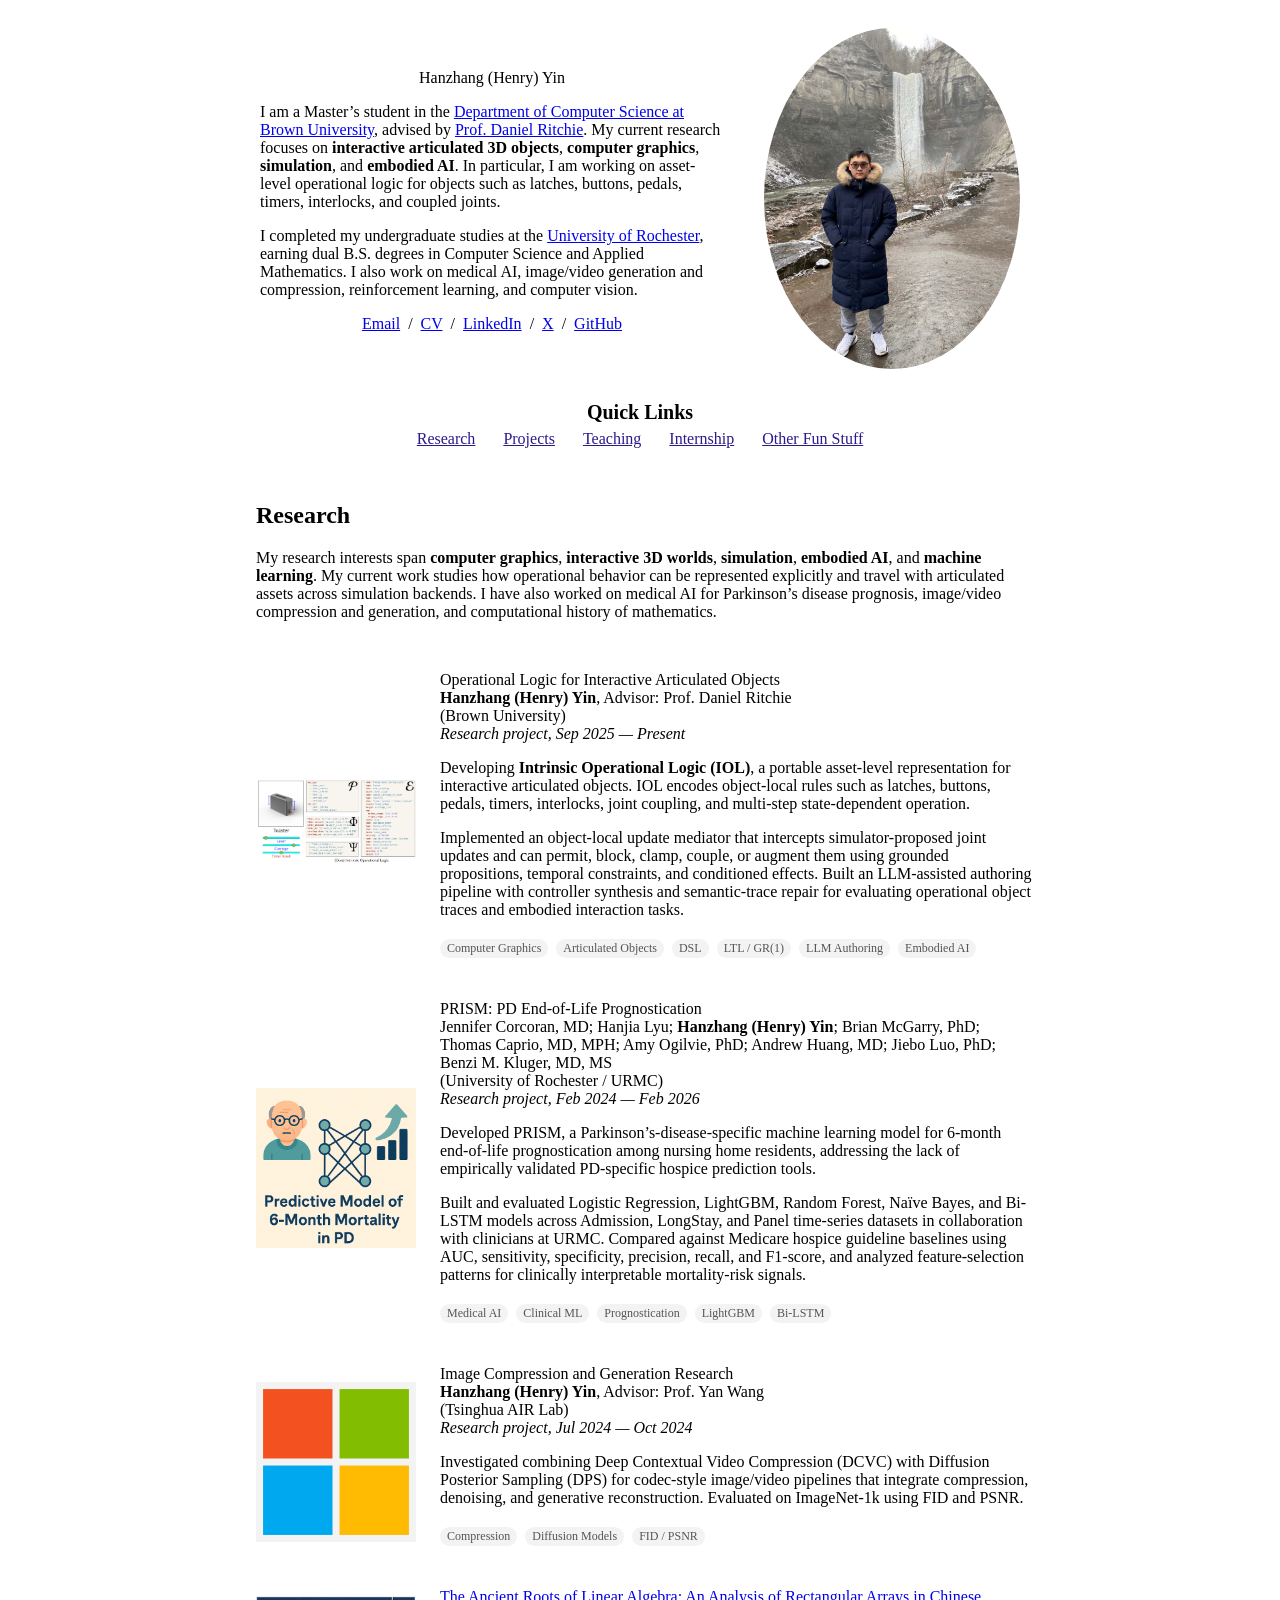
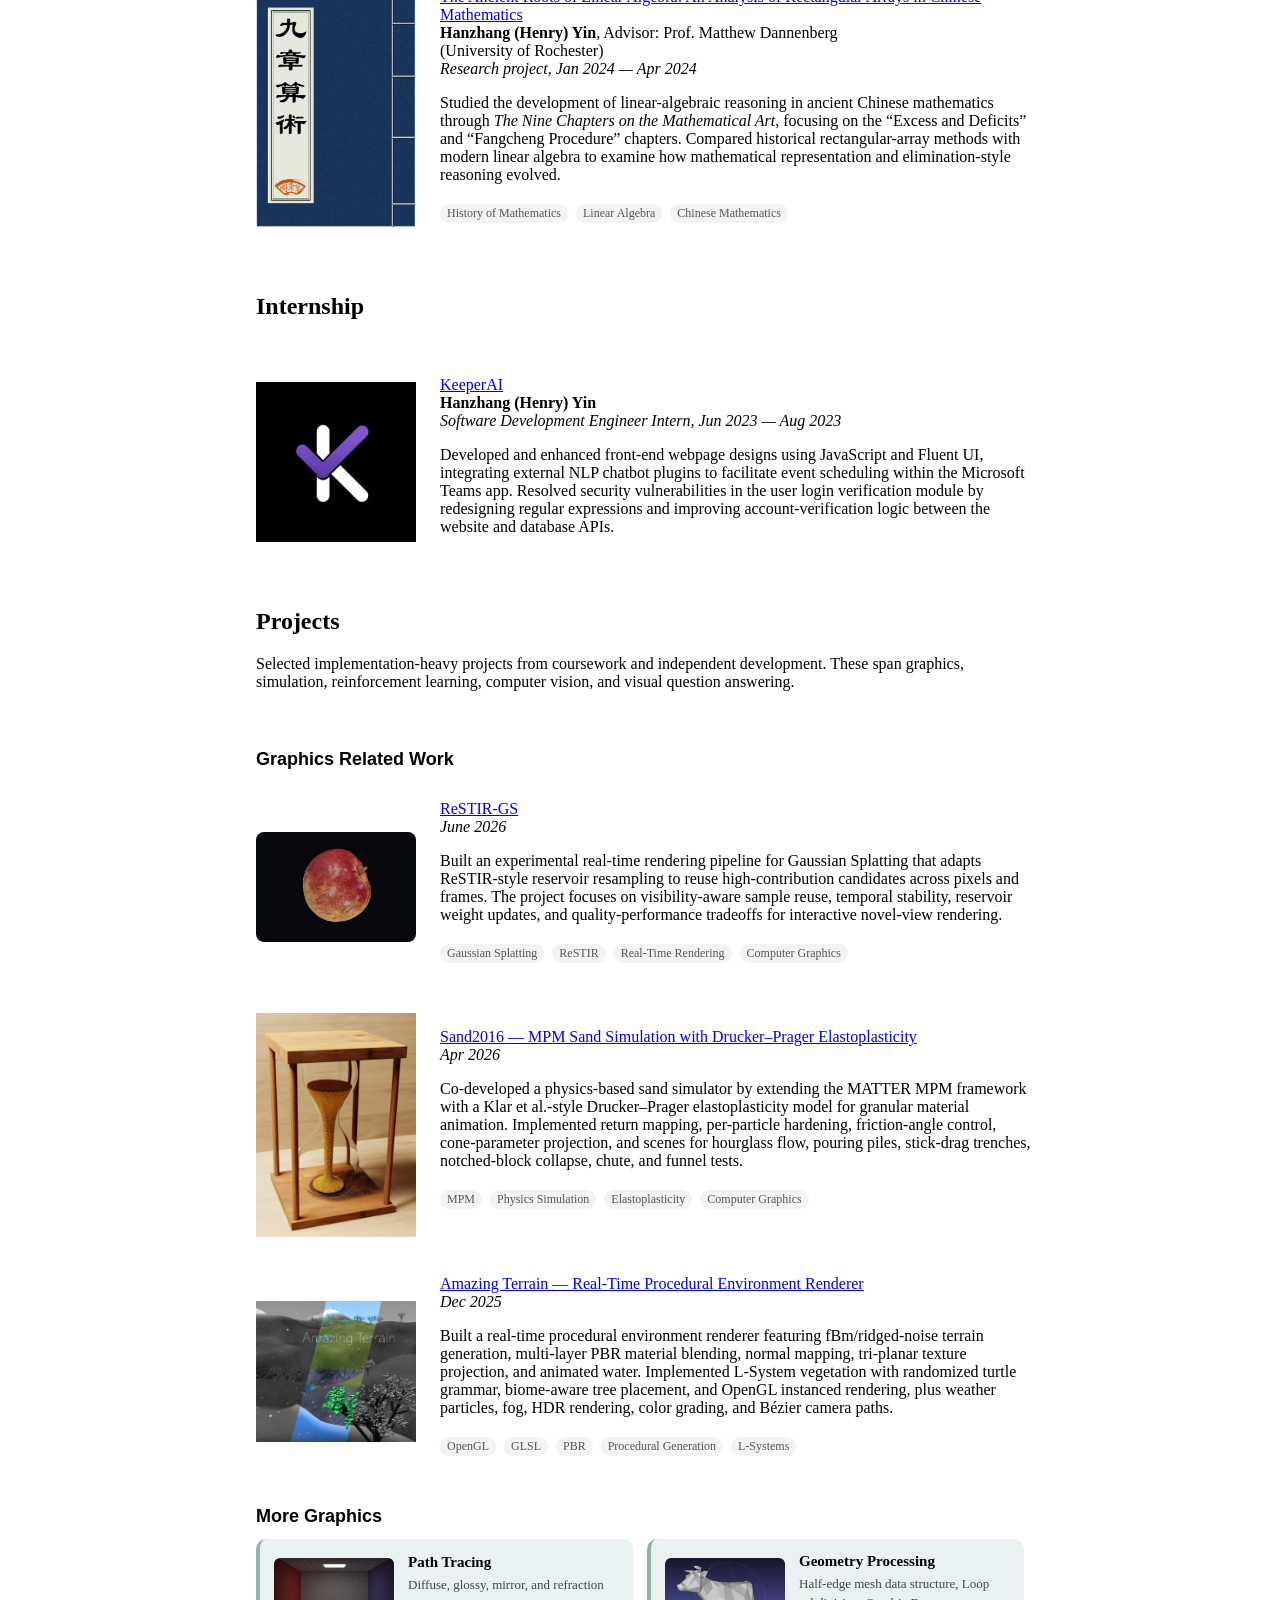
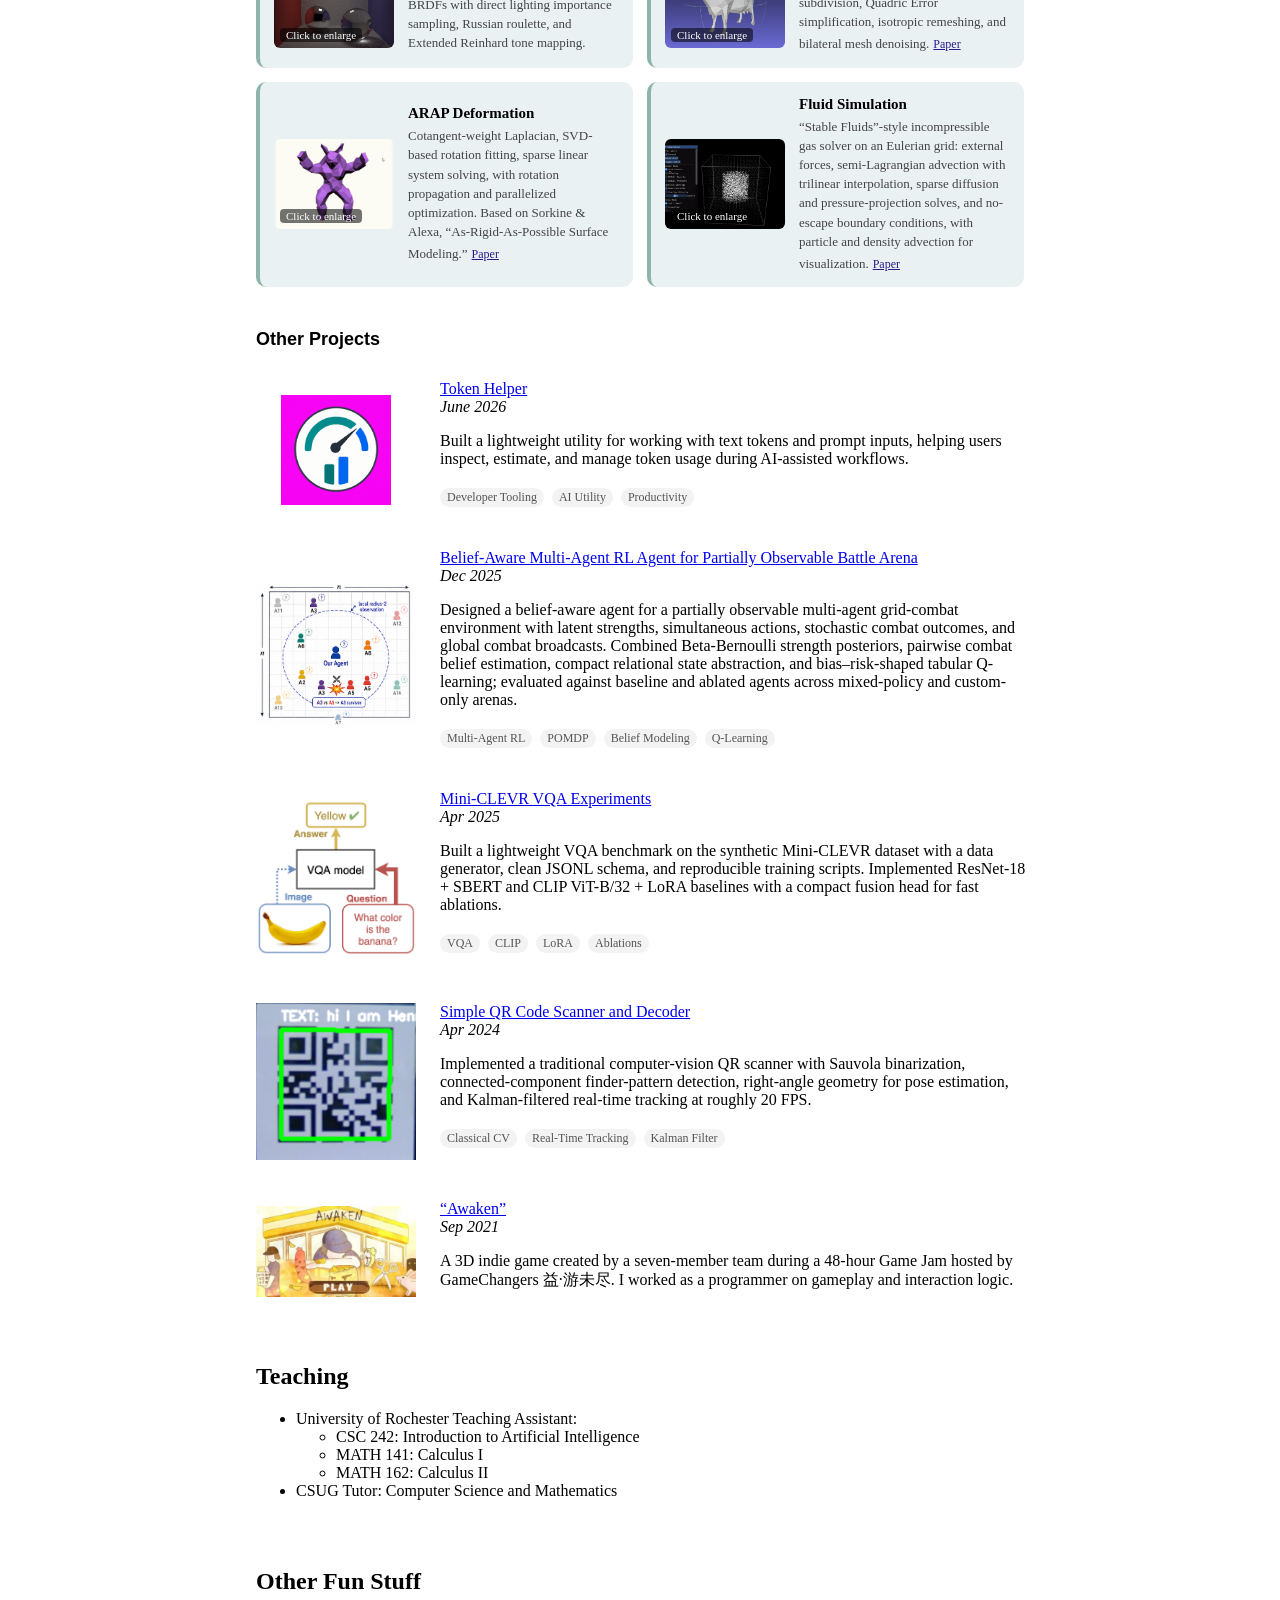
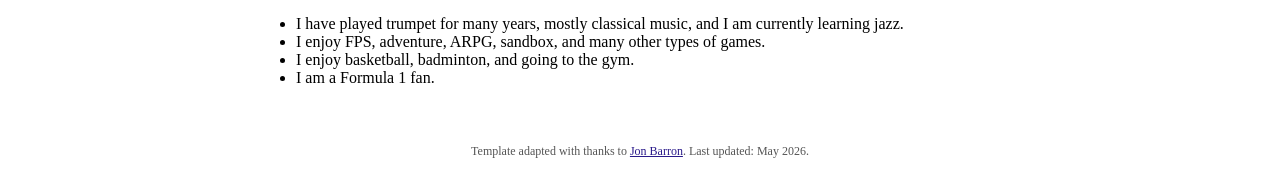
==== index.html @ b769c2a3 "update - May 22th (Projects)" ====
<!DOCTYPE HTML>
<html lang="en">
  <head>
    <meta http-equiv="Content-Type" content="text/html; charset=UTF-8">

    <title>Hanzhang (Henry) Yin</title>

    <meta name="author" content="Hanzhang (Henry) Yin">
    <meta name="viewport" content="width=device-width, initial-scale=1">
    <link rel="shortcut icon" href="images/favicon/favicon.ico" type="image/x-icon">
    <link rel="stylesheet" type="text/css" href="stylesheet.css">

    <style>
      .quicklinks{ text-align:center; margin:8px 0 18px }
      .quicklinks .title{ font-weight:700; font-size:20px; margin-bottom:6px }
      .quicklinks a{ margin:0 12px; text-decoration:underline; color:#2a1a8a; }
      .quicklinks a:hover{ text-decoration:none }
      .tag{font-size:12px; color:#555; background:#f3f3f3; border-radius:999px; padding:2px 7px; margin-right:4px; white-space:nowrap; display:inline-block; margin-top:4px}
      .projectlinks a{font-size:14px; margin-right:8px}
      .note{color:#555}

      /* Image gallery */
      .gallery3{display:flex;flex-wrap:wrap;gap:12px;justify-content:center}
      .gallery3 figure{margin:0;width:400px;text-align:center}
      .gallery3 img{width:100%;border-radius:6px}
      .solo figure{margin:16px auto;max-width:500px;text-align:center}
      .solo img{width:100%;border-radius:6px}
      figcaption{font-size:0.8em;color:#555;margin-top:4px;line-height:1.3}
      .gallery2{display:flex;gap:12px;justify-content:center;flex-wrap:wrap}
      .gallery2 figure{margin:0;width:400px;text-align:center}
      .gallery2 img{width:100%;border-radius:6px}

      /* Footer */
      .footer-note{text-align:center;font-size:12px;color:#555;margin:24px 0 16px;line-height:1.4}
      .footer-note a{color:#2a1a8a}

      /* Course-project cards (More Graphics) */
      .subhead{font-family:'Lato',Verdana,Helvetica,sans-serif;font-weight:700;font-size:18px;margin:0 0 12px}
      .cards{display:flex;flex-wrap:wrap;gap:14px}
      .card{flex:1 1 calc(50% - 14px);min-width:300px;display:flex;gap:14px;align-items:center;background:#eaf1f3;border-left:4px solid #8fb5ab;border-radius:10px;padding:14px;box-sizing:border-box}
      .card .thumb{position:relative;flex:0 0 120px;width:120px;height:90px;display:block}
      .card .thumb img{width:120px;height:90px;object-fit:cover;border-radius:6px;display:block}
      .card .thumb .enlarge{position:absolute;left:6px;bottom:6px;background:rgba(0,0,0,.55);color:#fff;font-size:11px;padding:1px 6px;border-radius:4px}
      .card .thumb .ph{display:none}
      .card .thumb.noimg img,.card .thumb.noimg .enlarge{display:none}
      .card .thumb.noimg .ph{display:flex;align-items:center;justify-content:center;width:120px;height:90px;border:1px solid #cfd8dc;border-radius:6px;color:#667;font-size:12px;font-weight:700;text-align:center}
      .card .body .ct{font-weight:700;font-size:15px;display:block;margin-bottom:4px}
      .card .body .cd{font-size:13px;color:#444;line-height:1.4}
      .card .body .cl{display:inline-block;margin-top:6px;font-size:12px;color:#2a1a8a;text-decoration:underline}
      .card .body .cl:hover{text-decoration:none}
    </style>
  </head>

  <body>
    <table style="width:100%;max-width:800px;border:0px;border-spacing:0px;border-collapse:separate;margin-right:auto;margin-left:auto;"><tbody>
      <tr style="padding:0px">
        <td style="padding:0px">
          <table style="width:100%;border:0px;border-spacing:0px;border-collapse:separate;margin-right:auto;margin-left:auto;"><tbody>
            <tr style="padding:0px">
              <td style="padding:2.5%;width:63%;vertical-align:middle">
                <p class="name" style="text-align: center;">
                  Hanzhang (Henry) Yin
                </p>
                <p>
                  I am a Master’s student in the <a href="https://cs.brown.edu/" target="_blank" rel="noopener">Department of Computer Science at Brown University</a>, advised by <a href="https://dritchie.github.io/" target="_blank" rel="noopener">Prof. Daniel Ritchie</a>. My current research focuses on <b>interactive articulated 3D objects</b>, <b>computer graphics</b>, <b>simulation</b>, and <b>embodied AI</b>. In particular, I am working on asset-level operational logic for objects such as latches, buttons, pedals, timers, interlocks, and coupled joints.
                </p>
                <p>
                  I completed my undergraduate studies at the <a href="https://www.rochester.edu/" target="_blank" rel="noopener">University of Rochester</a>, earning dual B.S. degrees in Computer Science and Applied Mathematics. I also work on medical AI, image/video generation and compression, reinforcement learning, and computer vision.
                </p>
                <p style="text-align:center">
                  <a href="mailto:hanzhang_yin@brown.edu">Email</a> &nbsp;/&nbsp;
                  <a href="data/CV_HanzhangYin.pdf">CV</a> &nbsp;/&nbsp;
                  <a href="https://www.linkedin.com/in/henryyin12/" target="_blank" rel="noopener">LinkedIn</a> &nbsp;/&nbsp;
                  <a href="https://x.com/HenryRuuu" target="_blank" rel="noopener">X</a> &nbsp;/&nbsp;
                  <a href="https://github.com/Fight-Ronin/" target="_blank" rel="noopener">GitHub</a>
                </p>
              </td>
              <td style="padding:2.5%;width:37%;max-width:37%">
                <a href="images/HanzhangYin.jpg"><img style="width:100%;max-width:100%;object-fit: cover; border-radius: 50%;" alt="profile photo" src="images/HanzhangYin.jpg" class="hoverZoomLink"></a>
              </td>
            </tr>
          </tbody></table>

          <!-- ===== Quick Links ===== -->
          <div class="quicklinks">
            <div class="title">Quick Links</div>
            <a href="#research">Research</a>
            <a href="#projects">Projects</a>
            <a href="#teaching">Teaching</a>
            <a href="#internship">Internship</a>
            <a href="#fun">Other Fun Stuff</a>
            <!-- <a href="#gallery">Gallery</a> -->
          </div>
          <!-- ===== End Quick Links ===== -->

          <table style="width:100%;border:0px;border-spacing:0px;border-collapse:separate;margin-right:auto;margin-left:auto;"><tbody>
            <tr>
              <td style="padding:16px;width:100%;vertical-align:middle">
                <h2 id="research">Research</h2>
                <p>
                  My research interests span <b>computer graphics</b>, <b>interactive 3D worlds</b>, <b>simulation</b>, <b>embodied AI</b>, and <b>machine learning</b>. My current work studies how operational behavior can be represented explicitly and travel with articulated assets across simulation backends. I have also worked on medical AI for Parkinson’s disease prognosis, image/video compression and generation, and computational history of mathematics.
                </p>
              </td>
            </tr>
          </tbody></table>

          <!-- ===== Research ===== -->
          <table style="width:100%;border:0px;border-spacing:0px 10px;border-collapse:separate;margin-right:auto;margin-left:auto;"><tbody>
            <!-- IOL Research -->
            <tr>
              <td style="padding:16px;width:20%;vertical-align:middle">
                <img src='images/IOL.png' width="160" alt="Intrinsic Operational Logic thumbnail" onerror="this.style.display='none'; this.parentElement.innerHTML='<div style=&quot;width:160px;height:110px;border:1px solid #ddd;border-radius:8px;display:flex;align-items:center;justify-content:center;text-align:center;color:#555;font-weight:bold;&quot;>Intrinsic<br>Operational<br>Logic</div>'">
              </td>
              <td style="padding:8px;width:80%;vertical-align:middle">
                <span class="papertitle">Operational Logic for Interactive Articulated Objects</span>
                <br>
                <strong>Hanzhang (Henry) Yin</strong>, Advisor: Prof. Daniel Ritchie
                <br>
                (Brown University)
                <br>
                <em>Research project, Sep 2025 — Present</em>
                <br>
                <p>
                  Developing <b>Intrinsic Operational Logic (IOL)</b>, a portable asset-level representation for interactive articulated objects. IOL encodes object-local rules such as latches, buttons, pedals, timers, interlocks, joint coupling, and multi-step state-dependent operation.
                </p>
                <p>
                  Implemented an object-local update mediator that intercepts simulator-proposed joint updates and can permit, block, clamp, couple, or augment them using grounded propositions, temporal constraints, and conditioned effects. Built an LLM-assisted authoring pipeline with controller synthesis and semantic-trace repair for evaluating operational object traces and embodied interaction tasks.
                </p>
                <p>
                  <span class="tag">Computer Graphics</span>
                  <span class="tag">Articulated Objects</span>
                  <span class="tag">DSL</span>
                  <span class="tag">LTL / GR(1)</span>
                  <span class="tag">LLM Authoring</span>
                  <span class="tag">Embodied AI</span>
                </p>
              </td>
            </tr>

            <!-- PRISM / PD & Hospice ML Research -->
            <tr>
              <td style="padding:16px;width:20%;vertical-align:middle">
                <img src='images/PD_hospice.png' width="160" alt="PD Hospice ML thumbnail">
              </td>
              <td style="padding:8px;width:80%;vertical-align:middle">
                <span class="papertitle">PRISM: PD End-of-Life Prognostication</span>
                <br>
                Jennifer Corcoran, MD; Hanjia Lyu; <strong>Hanzhang (Henry) Yin</strong>; Brian McGarry, PhD; Thomas Caprio, MD, MPH; Amy Ogilvie, PhD; Andrew Huang, MD; Jiebo Luo, PhD; Benzi M. Kluger, MD, MS
                <br>
                (University of Rochester / URMC)
                <br>
                <em>Research project, Feb 2024 — Feb 2026</em>
                <br>
                <p>
                  Developed PRISM, a Parkinson’s-disease-specific machine learning model for 6-month end-of-life prognostication among nursing home residents, addressing the lack of empirically validated PD-specific hospice prediction tools.
                </p>
                <p>
                  Built and evaluated Logistic Regression, LightGBM, Random Forest, Naïve Bayes, and Bi-LSTM models across Admission, LongStay, and Panel time-series datasets in collaboration with clinicians at URMC. Compared against Medicare hospice guideline baselines using AUC, sensitivity, specificity, precision, recall, and F1-score, and analyzed feature-selection patterns for clinically interpretable mortality-risk signals.
                </p>
                <p>
                  <span class="tag">Medical AI</span>
                  <span class="tag">Clinical ML</span>
                  <span class="tag">Prognostication</span>
                  <span class="tag">LightGBM</span>
                  <span class="tag">Bi-LSTM</span>
                </p>
              </td>
            </tr>

            <!-- Image Compression & Generation -->
            <tr>
              <td style="padding:16px;width:20%;vertical-align:middle">
                <img src='images/DCVC_dps.png' width="160" alt="DCVC + DPS thumbnail">
              </td>
              <td style="padding:8px;width:80%;vertical-align:middle">
                <span class="papertitle">Image Compression and Generation Research</span>
                <br>
                <strong>Hanzhang (Henry) Yin</strong>, Advisor: Prof. Yan Wang
                <br>
                (Tsinghua AIR Lab)
                <br>
                <em>Research project, Jul 2024 — Oct 2024</em>
                <br>
                <p>
                  Investigated combining Deep Contextual Video Compression (DCVC) with Diffusion Posterior Sampling (DPS) for codec-style image/video pipelines that integrate compression, denoising, and generative reconstruction. Evaluated on ImageNet-1k using FID and PSNR.
                </p>
                <p>
                  <span class="tag">Compression</span>
                  <span class="tag">Diffusion Models</span>
                  <span class="tag">FID / PSNR</span>
                </p>
              </td>
            </tr>

            <!-- Fangcheng Math Paper -->
            <tr>
              <td style="padding:16px;width:20%;vertical-align:middle">
                <img src='images/Fangcheng_math.jpg' width="160" alt="Fangcheng mathematics thumbnail">
              </td>
              <td style="padding:8px;width:80%;vertical-align:middle">
                <a href="data/An-Analysis-Of-Rectangular-Arrays-In-Ancient-Chinese-Mathmatics.pdf" target="_blank" rel="noopener">
                  <span class="papertitle">The Ancient Roots of Linear Algebra: An Analysis of Rectangular Arrays in Chinese Mathematics</span>
                </a>
                <br>
                <strong>Hanzhang (Henry) Yin</strong>, Advisor: Prof. Matthew Dannenberg
                <br>
                (University of Rochester)
                <br>
                <em>Research project, Jan 2024 — Apr 2024</em>
                <br>
                <p>
                  Studied the development of linear-algebraic reasoning in ancient Chinese mathematics through <em>The Nine Chapters on the Mathematical Art</em>, focusing on the “Excess and Deficits” and “Fangcheng Procedure” chapters. Compared historical rectangular-array methods with modern linear algebra to examine how mathematical representation and elimination-style reasoning evolved.
                </p>
                <p>
                  <span class="tag">History of Mathematics</span>
                  <span class="tag">Linear Algebra</span>
                  <span class="tag">Chinese Mathematics</span>
                </p>
              </td>
            </tr>
          </tbody></table>
          <!-- ===== End Research Section ===== -->

          <!-- ===== Internship ===== -->
          <table style="width:100%;border:0px;border-spacing:0px;border-collapse:separate;margin-right:auto;margin-left:auto;"><tbody>
            <tr>
              <td style="padding:16px;width:100%;vertical-align:middle">
                <h2 id="internship">Internship</h2>
              </td>
            </tr>
          </tbody></table>

          <table style="width:100%;border:0px;border-spacing:0px 10px;border-collapse:separate;margin-right:auto;margin-left:auto;"><tbody>
            <!-- KeeperAI -->
            <tr>
              <td style="padding:16px;width:20%;vertical-align:middle">
                <img src='images/keeperAi.jpg' width="160" alt="KeeperAI Ltd.">
              </td>
              <td style="padding:8px;width:80%;vertical-align:middle">
                <a href="https://keeperai.com/" target="_blank" rel="noopener">
                  <span class="papertitle">KeeperAI</span>
                </a>
                <br>
                <strong>Hanzhang (Henry) Yin</strong>
                <br>
                <em>Software Development Engineer Intern, Jun 2023 — Aug 2023</em>
                <br>
                <p>
                  Developed and enhanced front-end webpage designs using JavaScript and Fluent UI, integrating external NLP chatbot plugins to facilitate event scheduling within the Microsoft Teams app. Resolved security vulnerabilities in the user login verification module by redesigning regular expressions and improving account-verification logic between the website and database APIs.
                </p>
              </td>
            </tr>
          </tbody></table>
          <!-- ===== End Internship Section ===== -->

          <!-- ===== Projects Section ===== -->
          <table style="width:100%;border:0px;border-spacing:0px;border-collapse:separate;margin-right:auto;margin-left:auto;"><tbody>
            <tr>
              <td style="padding:16px;width:100%;vertical-align:middle">
                <h2 id="projects">Projects</h2>
                <p>
                  Selected implementation-heavy projects from coursework and independent development. These span graphics, simulation, reinforcement learning, computer vision, and visual question answering.
                </p>
              </td>
            </tr>
          </tbody></table>

          <table style="width:100%;border:0px;border-spacing:0px 10px;border-collapse:separate;margin-right:auto;margin-left:auto;"><tbody>
            <tr>
              <td colspan="2" style="padding:16px 16px 0;width:100%;vertical-align:middle">
                <h3 class="subhead">Graphics Related Work</h3>
              </td>
            </tr>

            <!-- ReSTIR-GS -->
            <tr>
              <td style="padding:16px;width:20%;vertical-align:middle">
                <img src='images/restir_gs.png' width="160" alt="ReSTIR-GS thumbnail" style="width:160px;height:110px;object-fit:contain;border-radius:8px;background:#05090b;">
              </td>
              <td style="padding:8px;width:80%;vertical-align:middle">
                <a href="https://github.com/Fight-Ronin/ReSTIR-GS" target="_blank" rel="noopener">
                  <span class="papertitle">ReSTIR-GS</span>
                </a>
                <br>
                <em>June 2026</em>
                <br>
                <p>
                  Built an experimental real-time rendering pipeline for Gaussian Splatting that adapts ReSTIR-style reservoir resampling to reuse high-contribution candidates across pixels and frames. The project focuses on visibility-aware sample reuse, temporal stability, reservoir weight updates, and quality-performance tradeoffs for interactive novel-view rendering.
                </p>
                <p>
                  <span class="tag">Gaussian Splatting</span>
                  <span class="tag">ReSTIR</span>
                  <span class="tag">Real-Time Rendering</span>
                  <span class="tag">Computer Graphics</span>
                </p>
              </td>
            </tr>

            <!-- Sand2016 -->
            <tr>
              <td style="padding:16px;width:20%;vertical-align:middle">
                <img src='images/sand2016.png' width="160" alt="Sand2016 thumbnail" onerror="this.style.display='none'; this.parentElement.innerHTML='<div style=&quot;width:160px;height:110px;border:1px solid #ddd;border-radius:8px;display:flex;align-items:center;justify-content:center;text-align:center;color:#555;font-weight:bold;&quot;>MPM Sand<br>Simulation</div>'">
              </td>
              <td style="padding:8px;width:80%;vertical-align:middle">
                <a href="https://github.com/Fight-Ronin/Sand2016" target="_blank" rel="noopener">
                  <span class="papertitle">Sand2016 — MPM Sand Simulation with Drucker–Prager Elastoplasticity</span>
                </a>
                <br>
                <em>Apr 2026</em>
                <br>
                <p>
                  Co-developed a physics-based sand simulator by extending the MATTER MPM framework with a Klar et al.-style Drucker–Prager elastoplasticity model for granular material animation. Implemented return mapping, per-particle hardening, friction-angle control, cone-parameter projection, and scenes for hourglass flow, pouring piles, stick-drag trenches, notched-block collapse, chute, and funnel tests.
                </p>
                <p>
                  <span class="tag">MPM</span>
                  <span class="tag">Physics Simulation</span>
                  <span class="tag">Elastoplasticity</span>
                  <span class="tag">Computer Graphics</span>
                </p>
              </td>
            </tr>

            <!-- Amazing Terrain -->
            <tr>
              <td style="padding:16px;width:20%;vertical-align:middle">
                <img src='images/Amazing_Terrain.png' width="160" alt="Amazing Terrain thumbnail" onerror="this.style.display='none'; this.parentElement.innerHTML='<div style=&quot;width:160px;height:110px;border:1px solid #ddd;border-radius:8px;display:flex;align-items:center;justify-content:center;text-align:center;color:#555;font-weight:bold;&quot;>Amazing<br>Terrain</div>'">
              </td>
              <td style="padding:8px;width:80%;vertical-align:middle">
                <a href="https://github.com/Fight-Ronin/Amazing-Terrain" target="_blank" rel="noopener">
                  <span class="papertitle">Amazing Terrain — Real-Time Procedural Environment Renderer</span>
                </a>
                <br>
                <em>Dec 2025</em>
                <br>
                <p>
                  Built a real-time procedural environment renderer featuring fBm/ridged-noise terrain generation, multi-layer PBR material blending, normal mapping, tri-planar texture projection, and animated water. Implemented L-System vegetation with randomized turtle grammar, biome-aware tree placement, and OpenGL instanced rendering, plus weather particles, fog, HDR rendering, color grading, and Bézier camera paths.
                </p>
                <p>
                  <span class="tag">OpenGL</span>
                  <span class="tag">GLSL</span>
                  <span class="tag">PBR</span>
                  <span class="tag">Procedural Generation</span>
                  <span class="tag">L-Systems</span>
                </p>
              </td>
            </tr>
          </tbody></table>

          <!-- ===== More Graphics (course projects) ===== -->
          <table style="width:100%;border:0px;border-spacing:0px;border-collapse:separate;margin-right:auto;margin-left:auto;"><tbody>
            <tr>
              <td style="padding:16px;width:100%;vertical-align:middle">
                <h3 class="subhead">More Graphics</h3>
                <div class="cards">
                  <!-- Path Tracing -->
                  <div class="card">
                    <a class="thumb" href="images/path_tracer.png" target="_blank" rel="noopener">
                      <img src="images/path_tracer.png" alt="Path Tracing thumbnail" onerror="this.parentElement.classList.add('noimg')">
                      <span class="enlarge">Click to enlarge</span>
                      <span class="ph">Path<br>Tracing</span>
                    </a>
                    <div class="body">
                      <span class="ct">Path Tracing</span>
                      <span class="cd">Diffuse, glossy, mirror, and refraction BRDFs with direct lighting importance sampling, Russian roulette, and Extended Reinhard tone mapping.</span>
                    </div>
                  </div>

                  <!-- Geometry Processing -->
                  <div class="card">
                    <a class="thumb" href="images/geo_processing.png" target="_blank" rel="noopener">
                      <img src="images/geo_processing.png" alt="Geometry Processing thumbnail" onerror="this.parentElement.classList.add('noimg')">
                      <span class="enlarge">Click to enlarge</span>
                      <span class="ph">Geometry<br>Processing</span>
                    </a>
                    <div class="body">
                      <span class="ct">Geometry Processing</span>
                      <span class="cd">Half-edge mesh data structure, Loop subdivision, Quadric Error simplification, isotropic remeshing, and bilateral mesh denoising.</span>
                      <a class="cl" href="https://dl.acm.org/doi/epdf/10.1145/258734.258849" target="_blank" rel="noopener">Paper</a>
                    </div>
                  </div>

                  <!-- ARAP Deformation -->
                  <div class="card">
                    <a class="thumb" href="images/ARAP_armadillo.gif" target="_blank" rel="noopener">
                      <img src="images/ARAP_armadillo.gif" alt="ARAP Deformation thumbnail" onerror="this.parentElement.classList.add('noimg')">
                      <span class="enlarge">Click to enlarge</span>
                      <span class="ph">ARAP<br>Deformation</span>
                    </a>
                    <div class="body">
                      <span class="ct">ARAP Deformation</span>
                      <span class="cd">Cotangent-weight Laplacian, SVD-based rotation fitting, sparse linear system solving, with rotation propagation and parallelized optimization. Based on Sorkine &amp; Alexa, “As-Rigid-As-Possible Surface Modeling.”</span>
                      <a class="cl" href="https://igl.ethz.ch/projects/ARAP/arap_web.pdf" target="_blank" rel="noopener">Paper</a>
                    </div>
                  </div>

                  <!-- Fluid Simulation -->
                  <div class="card">
                    <a class="thumb" href="images/sim.gif" target="_blank" rel="noopener">
                      <img src="images/sim.gif" alt="Fluid Simulation thumbnail" onerror="this.parentElement.classList.add('noimg')">
                      <span class="enlarge">Click to enlarge</span>
                      <span class="ph">Fluid<br>Simulation</span>
                    </a>
                    <div class="body">
                      <span class="ct">Fluid Simulation</span>
                      <span class="cd">“Stable Fluids”-style incompressible gas solver on an Eulerian grid: external forces, semi-Lagrangian advection with trilinear interpolation, sparse diffusion and pressure-projection solves, and no-escape boundary conditions, with particle and density advection for visualization.</span>
                      <a class="cl" href="https://pages.cs.wisc.edu/~chaol/data/cs777/stam-stable_fluids.pdf" target="_blank" rel="noopener">Paper</a>
                    </div>
                  </div>
                </div>
              </td>
            </tr>
          </tbody></table>
          <!-- ===== End More Graphics Section ===== -->

          <table style="width:100%;border:0px;border-spacing:0px 10px;border-collapse:separate;margin-right:auto;margin-left:auto;"><tbody>
            <tr>
              <td colspan="2" style="padding:16px 16px 0;width:100%;vertical-align:middle">
                <h3 class="subhead">Other Projects</h3>
              </td>
            </tr>

            <!-- Token Helper -->
            <tr>
              <td style="padding:16px;width:20%;vertical-align:middle">
                <img src='images/token_helper.png' width="160" alt="Token Helper thumbnail" style="width:160px;height:110px;object-fit:contain;border-radius:8px;">
              </td>
              <td style="padding:8px;width:80%;vertical-align:middle">
                <a href="https://github.com/Fight-Ronin/token-helper" target="_blank" rel="noopener">
                  <span class="papertitle">Token Helper</span>
                </a>
                <br>
                <em>June 2026</em>
                <br>
                <p>
                  Built a lightweight utility for working with text tokens and prompt inputs, helping users inspect, estimate, and manage token usage during AI-assisted workflows.
                </p>
                <p>
                  <span class="tag">Developer Tooling</span>
                  <span class="tag">AI Utility</span>
                  <span class="tag">Productivity</span>
                </p>
              </td>
            </tr>

            <!-- RL Arena -->
            <tr>
              <td style="padding:16px;width:20%;vertical-align:middle">
                <img src='images/Arena_RL.png' width="160" alt="RL Arena thumbnail" onerror="this.style.display='none'; this.parentElement.innerHTML='<div style=&quot;width:160px;height:110px;border:1px solid #ddd;border-radius:8px;display:flex;align-items:center;justify-content:center;text-align:center;color:#555;font-weight:bold;&quot;>RL<br>Arena</div>'">
              </td>
              <td style="padding:8px;width:80%;vertical-align:middle">
                <a href="data/Arena_RL.pdf" target="_blank" rel="noopener">
                  <span class="papertitle">Belief-Aware Multi-Agent RL Agent for Partially Observable Battle Arena</span>
                </a>
                <br>
                <em>Dec 2025</em>
                <br>
                <p>
                  Designed a belief-aware agent for a partially observable multi-agent grid-combat environment with latent strengths, simultaneous actions, stochastic combat outcomes, and global combat broadcasts. Combined Beta-Bernoulli strength posteriors, pairwise combat belief estimation, compact relational state abstraction, and bias–risk-shaped tabular Q-learning; evaluated against baseline and ablated agents across mixed-policy and custom-only arenas.
                </p>
                <p>
                  <span class="tag">Multi-Agent RL</span>
                  <span class="tag">POMDP</span>
                  <span class="tag">Belief Modeling</span>
                  <span class="tag">Q-Learning</span>
                </p>
              </td>
            </tr>

            <!-- Mini-CLEVR VQA -->
            <tr>
              <td style="padding:16px;width:20%;vertical-align:middle">
                <img src='images/VQA.png' width="160" alt="Mini-CLEVR VQA thumbnail">
              </td>
              <td style="padding:8px;width:80%;vertical-align:middle">
                <a href="https://github.com/Fight-Ronin/Mini-CLEVR-VQA-Experiment" target="_blank" rel="noopener">
                  <span class="papertitle">Mini-CLEVR VQA Experiments</span>
                </a>
                <br>
                <em>Apr 2025</em>
                <br>
                <p>
                  Built a lightweight VQA benchmark on the synthetic Mini-CLEVR dataset with a data generator, clean JSONL schema, and reproducible training scripts. Implemented ResNet-18 + SBERT and CLIP ViT-B/32 + LoRA baselines with a compact fusion head for fast ablations.
                </p>
                <p>
                  <span class="tag">VQA</span>
                  <span class="tag">CLIP</span>
                  <span class="tag">LoRA</span>
                  <span class="tag">Ablations</span>
                </p>
              </td>
            </tr>

            <!-- Simple QR Code Scanner & Decoder -->
            <tr>
              <td style="padding:16px;width:20%;vertical-align:middle">
                <img src='images/QR_scanner.png' width="160" alt="QR code project thumbnail">
              </td>
              <td style="padding:8px;width:80%;vertical-align:middle">
                <a href="https://github.com/Fight-Ronin/QRCodeDetector" target="_blank" rel="noopener">
                  <span class="papertitle">Simple QR Code Scanner and Decoder</span>
                </a>
                <br>
                <em>Apr 2024</em>
                <br>
                <p>
                  Implemented a traditional computer-vision QR scanner with Sauvola binarization, connected-component finder-pattern detection, right-angle geometry for pose estimation, and Kalman-filtered real-time tracking at roughly 20 FPS.
                </p>
                <p>
                  <span class="tag">Classical CV</span>
                  <span class="tag">Real-Time Tracking</span>
                  <span class="tag">Kalman Filter</span>
                </p>
              </td>
            </tr>

            <!-- Game Jam -->
            <tr>
              <td style="padding:16px;width:20%;vertical-align:middle">
                <img src='images/awaken.png' width="160" alt="Awaken game thumbnail">
              </td>
              <td style="padding:8px;width:80%;vertical-align:middle">
                <a href="https://henry-yin.itch.io/awaken" target="_blank" rel="noopener">
                  <span class="papertitle">“Awaken”</span>
                </a>
                <br>
                <em>Sep 2021</em>
                <br>
                <p>
                  A 3D indie game created by a seven-member team during a 48-hour Game Jam hosted by GameChangers 益·游未尽. I worked as a programmer on gameplay and interaction logic.
                </p>
              </td>
            </tr>
          </tbody></table>

          <!-- ===== End Projects Section ===== -->

          <!-- ===== Teaching Section ===== -->
          <table style="width:100%;border:0px;border-spacing:0px;border-collapse:separate;margin-right:auto;margin-left:auto;"><tbody>
            <tr>
              <td style="padding:16px;width:100%;vertical-align:middle">
                <h2 id="teaching">Teaching</h2>
                <ul>
                  <li>University of Rochester Teaching Assistant:</li>
                  <ul>
                    <li>CSC 242: Introduction to Artificial Intelligence</li>
                    <li>MATH 141: Calculus I</li>
                    <li>MATH 162: Calculus II</li>
                  </ul>
                  <li>CSUG Tutor: Computer Science and Mathematics</li>
                </ul>
              </td>
            </tr>
          </tbody></table>
          <!-- ===== End Teaching Section ===== -->

          <!-- ===== Other Fun Stuff Section ===== -->
          <table style="width:100%;border:0px;border-spacing:0px;border-collapse:separate;margin-right:auto;margin-left:auto;"><tbody>
            <tr>
              <td style="padding:16px;width:100%;vertical-align:middle">
                <h2 id="fun">Other Fun Stuff</h2>
                <ul>
                  <li>I have played trumpet for many years, mostly classical music, and I am currently learning jazz.</li>
                  <li>I enjoy FPS, adventure, ARPG, sandbox, and many other types of games.</li>
                  <li>I enjoy basketball, badminton, and going to the gym.</li>
                  <li>I am a Formula 1 fan.</li>
                </ul>
              </td>
            </tr>
          </tbody></table>
          <!-- ===== End Other Fun Stuff Section ===== -->

          <!-- ===== Image Gallery Section (temporarily hidden) ===== -->
          <!--
          <table style="width:100%;border:0px;border-spacing:0px;border-collapse:separate;margin-right:auto;margin-left:auto;"><tbody>
            <tr>
              <td style="padding:16px;width:100%;vertical-align:middle;text-align:center">
                <h2 id="gallery">Image Gallery</h2>
                <div class="solo">
                  <figure>
                    <a href="images/funFacts/trumpet_RC_1.jpg" target="_blank">
                      <img src="images/funFacts/trumpet_RC_1.jpg" alt="Rehearsal at UR RC Orchestra">
                    </a>
                    <figcaption>Rehearsal at UR RC Orchestra, 2021</figcaption>
                  </figure>
                </div>
                <div class="solo">
                  <figure>
                    <a href="images/funFacts/ISCMS_XII_2019.jpg" target="_blank">
                      <img src="images/funFacts/ISCMS_XII_2019.jpg" alt="ISCMS XII Concert">
                    </a>
                    <figcaption>ISCMS XII Concert, 2019</figcaption>
                  </figure>
                </div>
                <div class="solo">
                  <figure>
                    <img src="images/funFacts/steam_pic.png" alt="Steam Annual Report">
                    <figcaption>Steam Annual Report, 2024</figcaption>
                  </figure>
                </div>
              </td>
            </tr>
          </tbody></table>
          -->
          <!-- ===== End Image Gallery Section ===== -->

          <!-- Footer Note -->
          <div class="footer-note">
            Template adapted with thanks to <a href="https://github.com/jonbarron/jonbarron.github.io" target="_blank" rel="noopener">Jon Barron</a>. Last updated: May 2026.
          </div>
        </td>
      </tr>
    </tbody></table>
  </body>
</html>
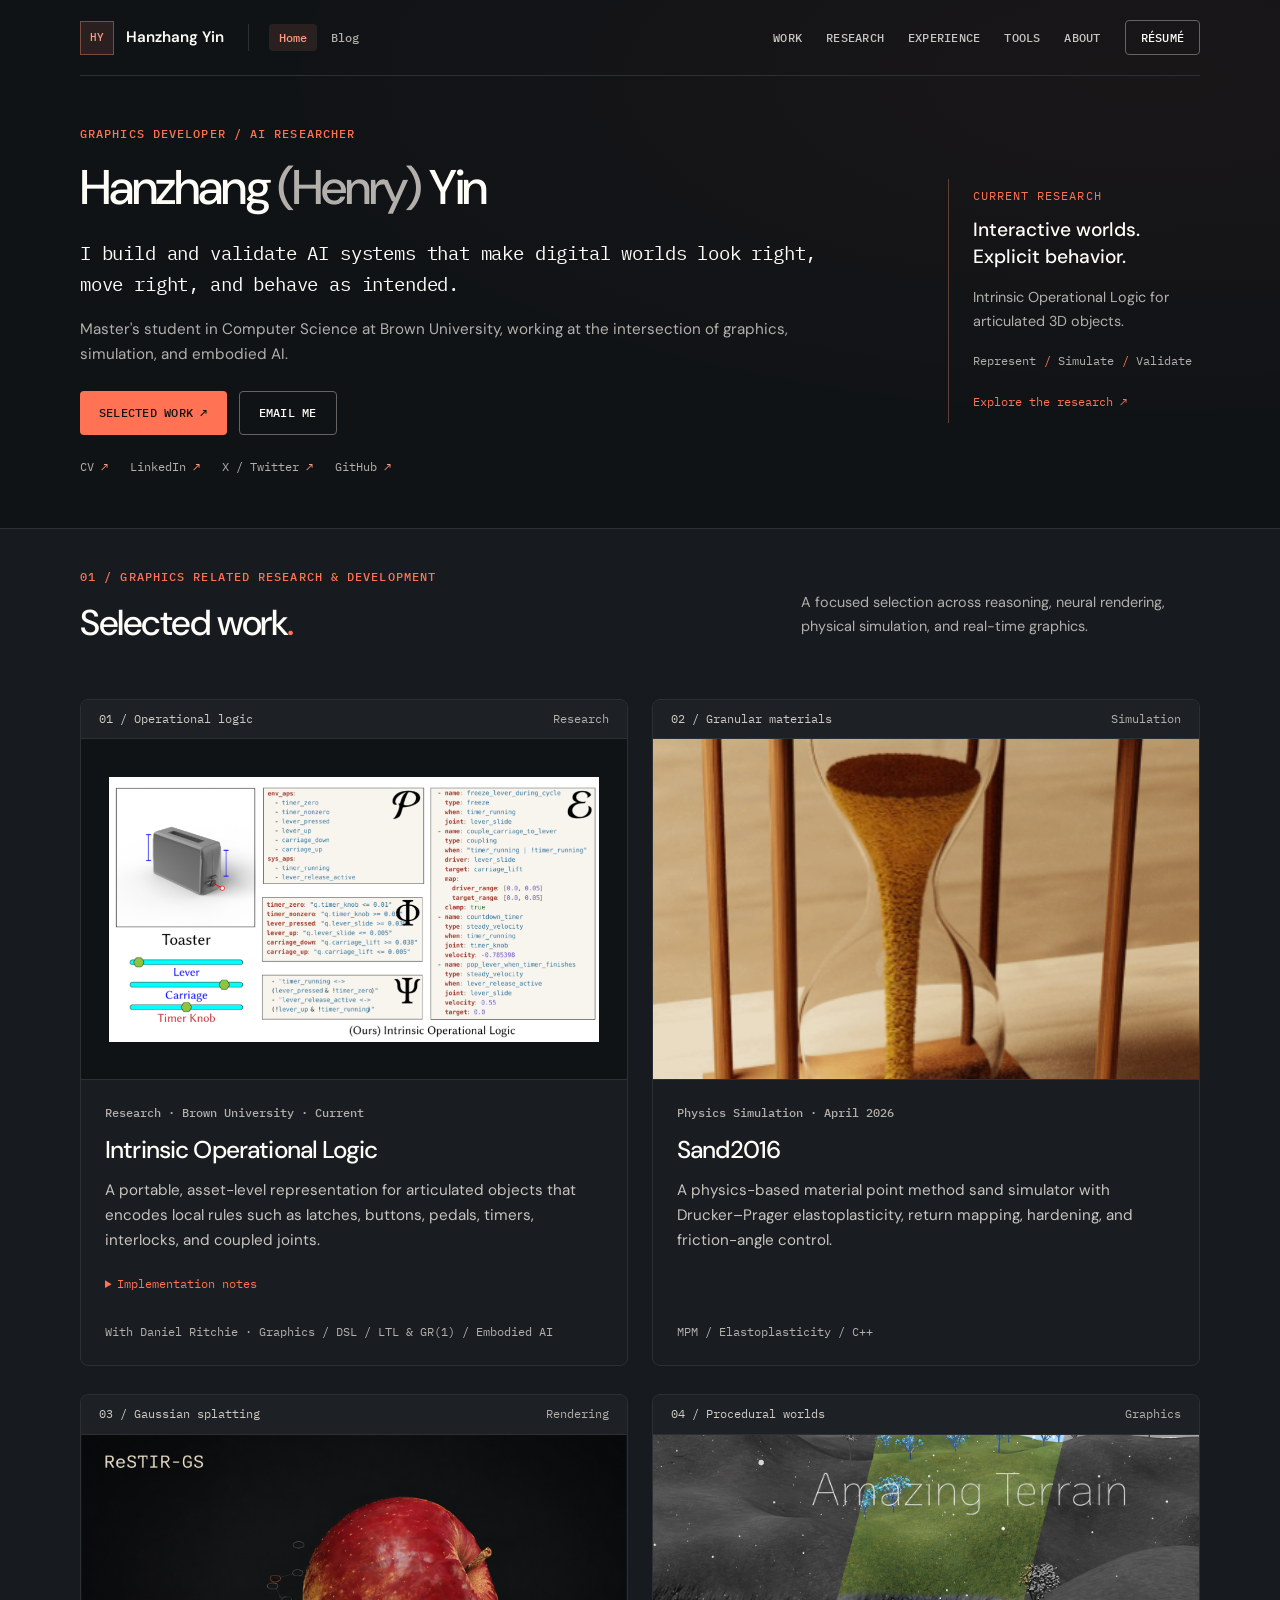
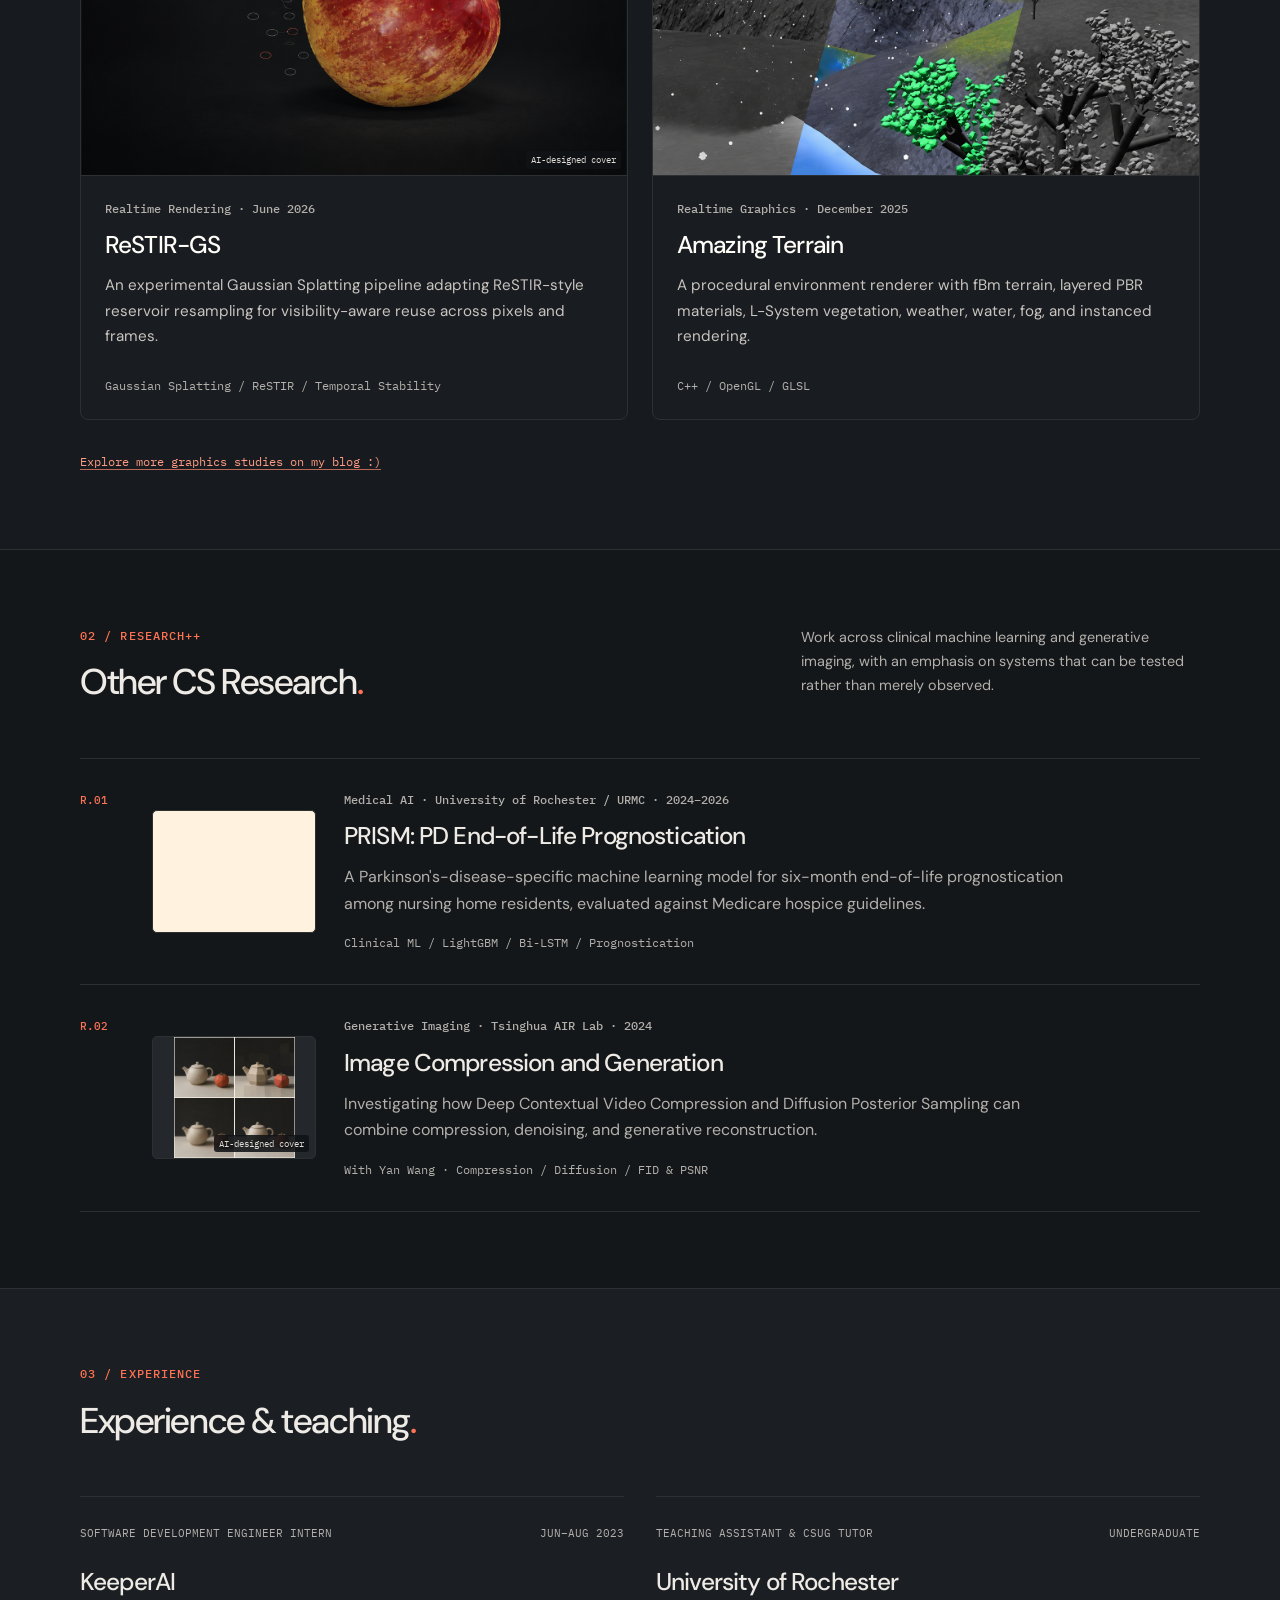
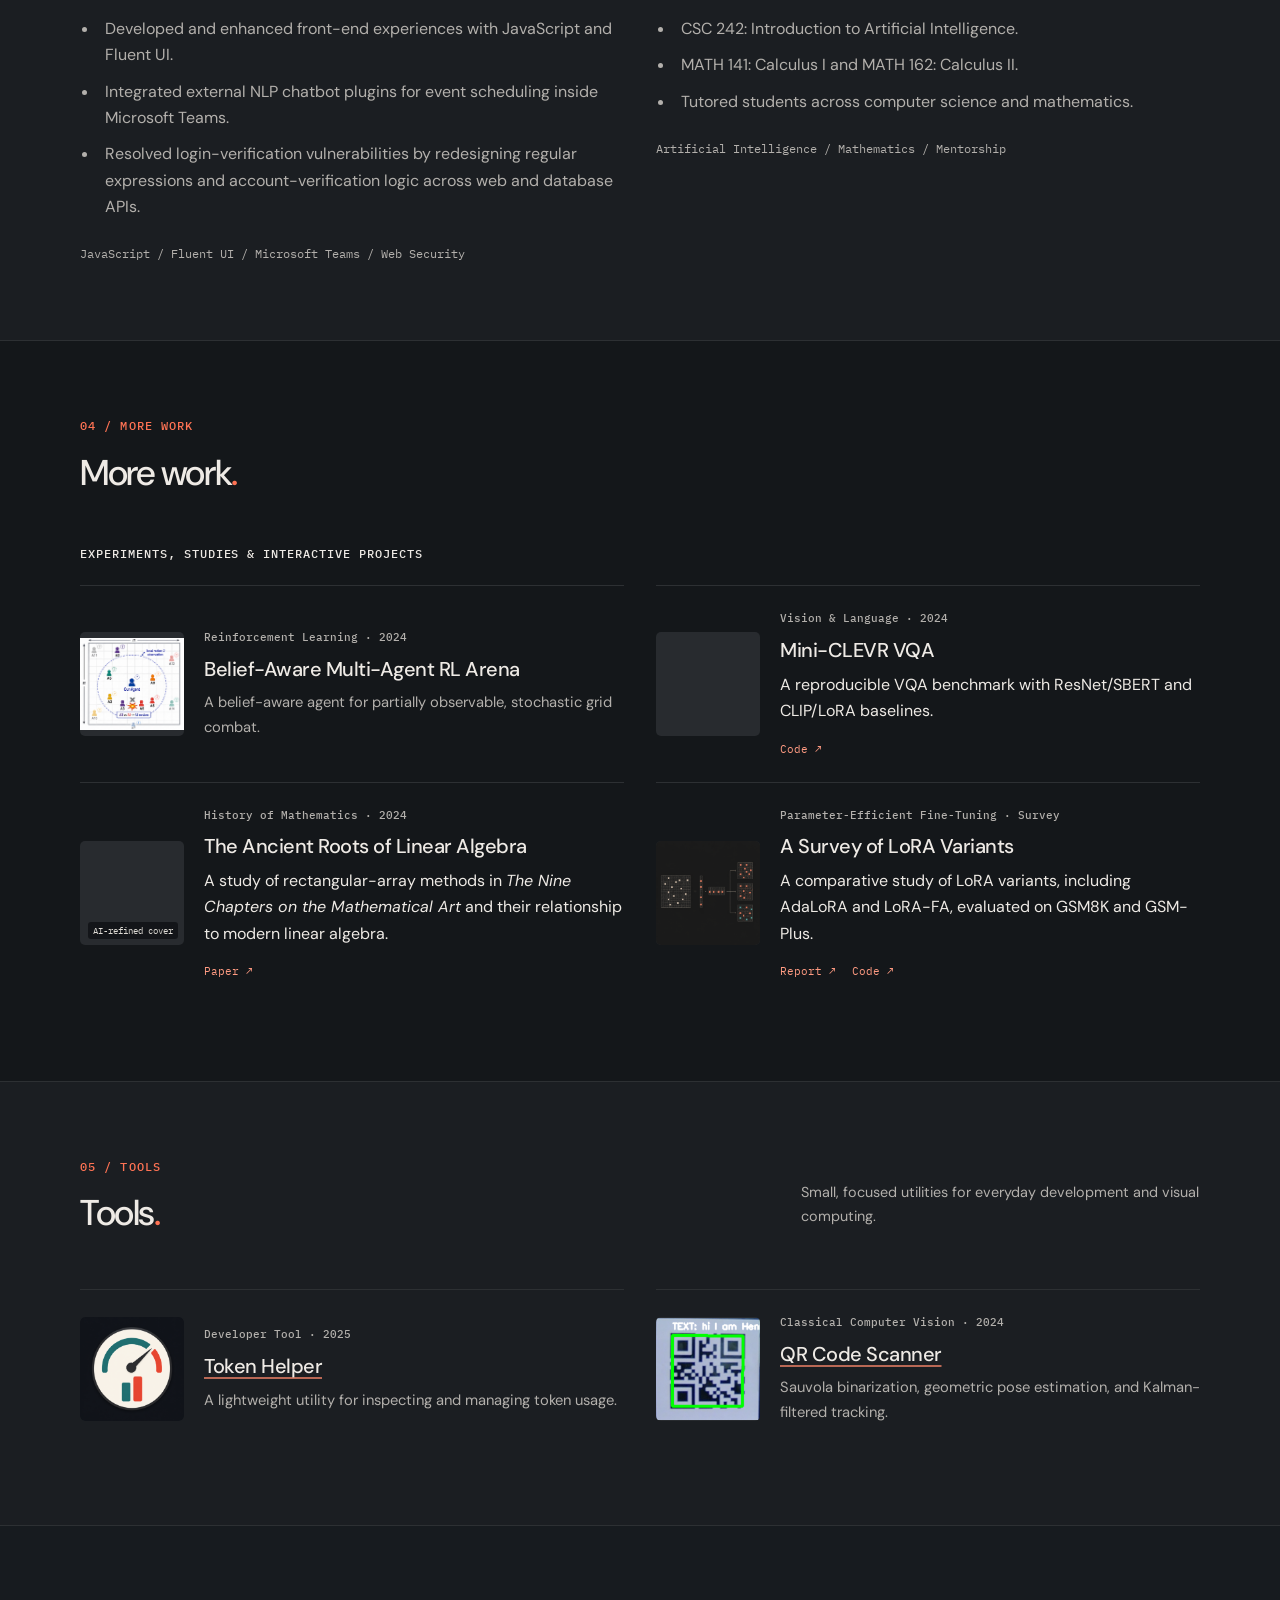
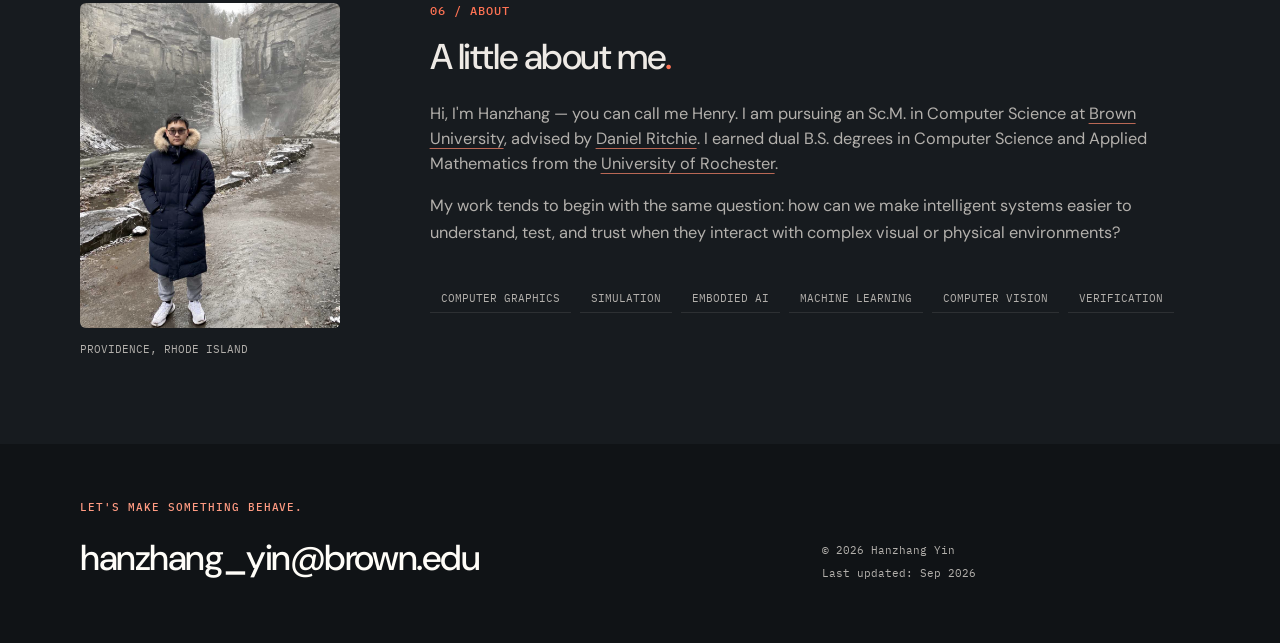
==== commit fe423f57: "1. Re-frame webpage arrangement and style 2. Content Update - Sep 5th" ====
--- a/index.html
+++ b/index.html
@@ -1,614 +1,493 @@
-<!DOCTYPE HTML>
+<!doctype html>
 <html lang="en">
   <head>
-    <meta http-equiv="Content-Type" content="text/html; charset=UTF-8">
-
-    <title>Hanzhang (Henry) Yin</title>
-
-    <meta name="author" content="Hanzhang (Henry) Yin">
+    <meta charset="utf-8">
     <meta name="viewport" content="width=device-width, initial-scale=1">
-    <link rel="shortcut icon" href="images/favicon/favicon.ico" type="image/x-icon">
-    <link rel="stylesheet" type="text/css" href="stylesheet.css">
-
-    <style>
-      .quicklinks{ text-align:center; margin:8px 0 18px }
-      .quicklinks .title{ font-weight:700; font-size:20px; margin-bottom:6px }
-      .quicklinks a{ margin:0 12px; text-decoration:underline; color:#2a1a8a; }
-      .quicklinks a:hover{ text-decoration:none }
-      .tag{font-size:12px; color:#555; background:#f3f3f3; border-radius:999px; padding:2px 7px; margin-right:4px; white-space:nowrap; display:inline-block; margin-top:4px}
-      .projectlinks a{font-size:14px; margin-right:8px}
-      .note{color:#555}
-
-      /* Image gallery */
-      .gallery3{display:flex;flex-wrap:wrap;gap:12px;justify-content:center}
-      .gallery3 figure{margin:0;width:400px;text-align:center}
-      .gallery3 img{width:100%;border-radius:6px}
-      .solo figure{margin:16px auto;max-width:500px;text-align:center}
-      .solo img{width:100%;border-radius:6px}
-      figcaption{font-size:0.8em;color:#555;margin-top:4px;line-height:1.3}
-      .gallery2{display:flex;gap:12px;justify-content:center;flex-wrap:wrap}
-      .gallery2 figure{margin:0;width:400px;text-align:center}
-      .gallery2 img{width:100%;border-radius:6px}
-
-      /* Footer */
-      .footer-note{text-align:center;font-size:12px;color:#555;margin:24px 0 16px;line-height:1.4}
-      .footer-note a{color:#2a1a8a}
-
-      /* Course-project cards (More Graphics) */
-      .subhead{font-family:'Lato',Verdana,Helvetica,sans-serif;font-weight:700;font-size:18px;margin:0 0 12px}
-      .cards{display:flex;flex-wrap:wrap;gap:14px}
-      .card{flex:1 1 calc(50% - 14px);min-width:300px;display:flex;gap:14px;align-items:center;background:#eaf1f3;border-left:4px solid #8fb5ab;border-radius:10px;padding:14px;box-sizing:border-box}
-      .card .thumb{position:relative;flex:0 0 120px;width:120px;height:90px;display:block}
-      .card .thumb img{width:120px;height:90px;object-fit:cover;border-radius:6px;display:block}
-      .card .thumb .enlarge{position:absolute;left:6px;bottom:6px;background:rgba(0,0,0,.55);color:#fff;font-size:11px;padding:1px 6px;border-radius:4px}
-      .card .thumb .ph{display:none}
-      .card .thumb.noimg img,.card .thumb.noimg .enlarge{display:none}
-      .card .thumb.noimg .ph{display:flex;align-items:center;justify-content:center;width:120px;height:90px;border:1px solid #cfd8dc;border-radius:6px;color:#667;font-size:12px;font-weight:700;text-align:center}
-      .card .body .ct{font-weight:700;font-size:15px;display:block;margin-bottom:4px}
-      .card .body .cd{font-size:13px;color:#444;line-height:1.4}
-      .card .body .cl{display:inline-block;margin-top:6px;font-size:12px;color:#2a1a8a;text-decoration:underline}
-      .card .body .cl:hover{text-decoration:none}
-    </style>
+    <meta
+      name="description"
+      content="Hanzhang (Henry) Yin builds graphics, simulation, and embodied AI systems that make digital worlds look right, move right, and behave as intended."
+    >
+    <meta name="theme-color" content="#101316">
+    <title>Hanzhang (Henry) Yin — Graphics, Simulation &amp; Embodied AI</title>
+    <link rel="icon" type="image/x-icon" href="images/favicon/favicon.ico">
+    <link rel="stylesheet" href="stylesheet.css">
+    <script src="slogan.js" defer></script>
   </head>
 
   <body>
-    <table style="width:100%;max-width:800px;border:0px;border-spacing:0px;border-collapse:separate;margin-right:auto;margin-left:auto;"><tbody>
-      <tr style="padding:0px">
-        <td style="padding:0px">
-          <table style="width:100%;border:0px;border-spacing:0px;border-collapse:separate;margin-right:auto;margin-left:auto;"><tbody>
-            <tr style="padding:0px">
-              <td style="padding:2.5%;width:63%;vertical-align:middle">
-                <p class="name" style="text-align: center;">
-                  Hanzhang (Henry) Yin
-                </p>
-                <p>
-                  I am a Master’s student in the <a href="https://cs.brown.edu/" target="_blank" rel="noopener">Department of Computer Science at Brown University</a>, advised by <a href="https://dritchie.github.io/" target="_blank" rel="noopener">Prof. Daniel Ritchie</a>. My current research focuses on <b>interactive articulated 3D objects</b>, <b>computer graphics</b>, <b>simulation</b>, and <b>embodied AI</b>. In particular, I am working on asset-level operational logic for objects such as latches, buttons, pedals, timers, interlocks, and coupled joints.
-                </p>
-                <p>
-                  I completed my undergraduate studies at the <a href="https://www.rochester.edu/" target="_blank" rel="noopener">University of Rochester</a>, earning dual B.S. degrees in Computer Science and Applied Mathematics. I also work on medical AI, image/video generation and compression, reinforcement learning, and computer vision.
-                </p>
-                <p style="text-align:center">
-                  <a href="mailto:hanzhang_yin@brown.edu">Email</a> &nbsp;/&nbsp;
-                  <a href="data/CV_HanzhangYin.pdf">CV</a> &nbsp;/&nbsp;
-                  <a href="https://www.linkedin.com/in/henryyin12/" target="_blank" rel="noopener">LinkedIn</a> &nbsp;/&nbsp;
-                  <a href="https://x.com/HenryRuuu" target="_blank" rel="noopener">X</a> &nbsp;/&nbsp;
-                  <a href="https://github.com/Fight-Ronin/" target="_blank" rel="noopener">GitHub</a>
-                </p>
-              </td>
-              <td style="padding:2.5%;width:37%;max-width:37%">
-                <a href="images/HanzhangYin.jpg"><img style="width:100%;max-width:100%;object-fit: cover; border-radius: 50%;" alt="profile photo" src="images/HanzhangYin.jpg" class="hoverZoomLink"></a>
-              </td>
-            </tr>
-          </tbody></table>
-
-          <!-- ===== Quick Links ===== -->
-          <div class="quicklinks">
-            <div class="title">Quick Links</div>
-            <a href="#research">Research</a>
-            <a href="#projects">Projects</a>
-            <a href="#teaching">Teaching</a>
-            <a href="#internship">Internship</a>
-            <a href="#fun">Other Fun Stuff</a>
-            <!-- <a href="#gallery">Gallery</a> -->
-          </div>
-          <!-- ===== End Quick Links ===== -->
-
-          <table style="width:100%;border:0px;border-spacing:0px;border-collapse:separate;margin-right:auto;margin-left:auto;"><tbody>
-            <tr>
-              <td style="padding:16px;width:100%;vertical-align:middle">
-                <h2 id="research">Research</h2>
-                <p>
-                  My research interests span <b>computer graphics</b>, <b>interactive 3D worlds</b>, <b>simulation</b>, <b>embodied AI</b>, and <b>machine learning</b>. My current work studies how operational behavior can be represented explicitly and travel with articulated assets across simulation backends. I have also worked on medical AI for Parkinson’s disease prognosis, image/video compression and generation, and computational history of mathematics.
-                </p>
-              </td>
-            </tr>
-          </tbody></table>
-
-          <!-- ===== Research ===== -->
-          <table style="width:100%;border:0px;border-spacing:0px 10px;border-collapse:separate;margin-right:auto;margin-left:auto;"><tbody>
-            <!-- IOL Research -->
-            <tr>
-              <td style="padding:16px;width:20%;vertical-align:middle">
-                <img src='images/IOL.png' width="160" alt="Intrinsic Operational Logic thumbnail" onerror="this.style.display='none'; this.parentElement.innerHTML='<div style=&quot;width:160px;height:110px;border:1px solid #ddd;border-radius:8px;display:flex;align-items:center;justify-content:center;text-align:center;color:#555;font-weight:bold;&quot;>Intrinsic<br>Operational<br>Logic</div>'">
-              </td>
-              <td style="padding:8px;width:80%;vertical-align:middle">
-                <span class="papertitle">Operational Logic for Interactive Articulated Objects</span>
-                <br>
-                <strong>Hanzhang (Henry) Yin</strong>, Advisor: Prof. Daniel Ritchie
-                <br>
-                (Brown University)
-                <br>
-                <em>Research project, Sep 2025 — Present</em>
-                <br>
-                <p>
-                  Developing <b>Intrinsic Operational Logic (IOL)</b>, a portable asset-level representation for interactive articulated objects. IOL encodes object-local rules such as latches, buttons, pedals, timers, interlocks, joint coupling, and multi-step state-dependent operation.
-                </p>
-                <p>
-                  Implemented an object-local update mediator that intercepts simulator-proposed joint updates and can permit, block, clamp, couple, or augment them using grounded propositions, temporal constraints, and conditioned effects. Built an LLM-assisted authoring pipeline with controller synthesis and semantic-trace repair for evaluating operational object traces and embodied interaction tasks.
-                </p>
-                <p>
-                  <span class="tag">Computer Graphics</span>
-                  <span class="tag">Articulated Objects</span>
-                  <span class="tag">DSL</span>
-                  <span class="tag">LTL / GR(1)</span>
-                  <span class="tag">LLM Authoring</span>
-                  <span class="tag">Embodied AI</span>
-                </p>
-              </td>
-            </tr>
-
-            <!-- PRISM / PD & Hospice ML Research -->
-            <tr>
-              <td style="padding:16px;width:20%;vertical-align:middle">
-                <img src='images/PD_hospice.png' width="160" alt="PD Hospice ML thumbnail">
-              </td>
-              <td style="padding:8px;width:80%;vertical-align:middle">
-                <span class="papertitle">PRISM: PD End-of-Life Prognostication</span>
-                <br>
-                Jennifer Corcoran, MD; Hanjia Lyu; <strong>Hanzhang (Henry) Yin</strong>; Brian McGarry, PhD; Thomas Caprio, MD, MPH; Amy Ogilvie, PhD; Andrew Huang, MD; Jiebo Luo, PhD; Benzi M. Kluger, MD, MS
-                <br>
-                (University of Rochester / URMC)
-                <br>
-                <em>Research project, Feb 2024 — Feb 2026</em>
-                <br>
-                <p>
-                  Developed PRISM, a Parkinson’s-disease-specific machine learning model for 6-month end-of-life prognostication among nursing home residents, addressing the lack of empirically validated PD-specific hospice prediction tools.
-                </p>
-                <p>
-                  Built and evaluated Logistic Regression, LightGBM, Random Forest, Naïve Bayes, and Bi-LSTM models across Admission, LongStay, and Panel time-series datasets in collaboration with clinicians at URMC. Compared against Medicare hospice guideline baselines using AUC, sensitivity, specificity, precision, recall, and F1-score, and analyzed feature-selection patterns for clinically interpretable mortality-risk signals.
-                </p>
-                <p>
-                  <span class="tag">Medical AI</span>
-                  <span class="tag">Clinical ML</span>
-                  <span class="tag">Prognostication</span>
-                  <span class="tag">LightGBM</span>
-                  <span class="tag">Bi-LSTM</span>
-                </p>
-              </td>
-            </tr>
-
-            <!-- Image Compression & Generation -->
-            <tr>
-              <td style="padding:16px;width:20%;vertical-align:middle">
-                <img src='images/DCVC_dps.png' width="160" alt="DCVC + DPS thumbnail">
-              </td>
-              <td style="padding:8px;width:80%;vertical-align:middle">
-                <span class="papertitle">Image Compression and Generation Research</span>
-                <br>
-                <strong>Hanzhang (Henry) Yin</strong>, Advisor: Prof. Yan Wang
-                <br>
-                (Tsinghua AIR Lab)
-                <br>
-                <em>Research project, Jul 2024 — Oct 2024</em>
-                <br>
-                <p>
-                  Investigated combining Deep Contextual Video Compression (DCVC) with Diffusion Posterior Sampling (DPS) for codec-style image/video pipelines that integrate compression, denoising, and generative reconstruction. Evaluated on ImageNet-1k using FID and PSNR.
-                </p>
-                <p>
-                  <span class="tag">Compression</span>
-                  <span class="tag">Diffusion Models</span>
-                  <span class="tag">FID / PSNR</span>
-                </p>
-              </td>
-            </tr>
-
-            <!-- Fangcheng Math Paper -->
-            <tr>
-              <td style="padding:16px;width:20%;vertical-align:middle">
-                <img src='images/Fangcheng_math.jpg' width="160" alt="Fangcheng mathematics thumbnail">
-              </td>
-              <td style="padding:8px;width:80%;vertical-align:middle">
-                <a href="data/An-Analysis-Of-Rectangular-Arrays-In-Ancient-Chinese-Mathmatics.pdf" target="_blank" rel="noopener">
-                  <span class="papertitle">The Ancient Roots of Linear Algebra: An Analysis of Rectangular Arrays in Chinese Mathematics</span>
-                </a>
-                <br>
-                <strong>Hanzhang (Henry) Yin</strong>, Advisor: Prof. Matthew Dannenberg
-                <br>
-                (University of Rochester)
-                <br>
-                <em>Research project, Jan 2024 — Apr 2024</em>
-                <br>
-                <p>
-                  Studied the development of linear-algebraic reasoning in ancient Chinese mathematics through <em>The Nine Chapters on the Mathematical Art</em>, focusing on the “Excess and Deficits” and “Fangcheng Procedure” chapters. Compared historical rectangular-array methods with modern linear algebra to examine how mathematical representation and elimination-style reasoning evolved.
-                </p>
-                <p>
-                  <span class="tag">History of Mathematics</span>
-                  <span class="tag">Linear Algebra</span>
-                  <span class="tag">Chinese Mathematics</span>
-                </p>
-              </td>
-            </tr>
-          </tbody></table>
-          <!-- ===== End Research Section ===== -->
-
-          <!-- ===== Internship ===== -->
-          <table style="width:100%;border:0px;border-spacing:0px;border-collapse:separate;margin-right:auto;margin-left:auto;"><tbody>
-            <tr>
-              <td style="padding:16px;width:100%;vertical-align:middle">
-                <h2 id="internship">Internship</h2>
-              </td>
-            </tr>
-          </tbody></table>
-
-          <table style="width:100%;border:0px;border-spacing:0px 10px;border-collapse:separate;margin-right:auto;margin-left:auto;"><tbody>
-            <!-- KeeperAI -->
-            <tr>
-              <td style="padding:16px;width:20%;vertical-align:middle">
-                <img src='images/keeperAi.jpg' width="160" alt="KeeperAI Ltd.">
-              </td>
-              <td style="padding:8px;width:80%;vertical-align:middle">
-                <a href="https://keeperai.com/" target="_blank" rel="noopener">
-                  <span class="papertitle">KeeperAI</span>
-                </a>
-                <br>
-                <strong>Hanzhang (Henry) Yin</strong>
-                <br>
-                <em>Software Development Engineer Intern, Jun 2023 — Aug 2023</em>
-                <br>
-                <p>
-                  Developed and enhanced front-end webpage designs using JavaScript and Fluent UI, integrating external NLP chatbot plugins to facilitate event scheduling within the Microsoft Teams app. Resolved security vulnerabilities in the user login verification module by redesigning regular expressions and improving account-verification logic between the website and database APIs.
-                </p>
-              </td>
-            </tr>
-          </tbody></table>
-          <!-- ===== End Internship Section ===== -->
-
-          <!-- ===== Projects Section ===== -->
-          <table style="width:100%;border:0px;border-spacing:0px;border-collapse:separate;margin-right:auto;margin-left:auto;"><tbody>
-            <tr>
-              <td style="padding:16px;width:100%;vertical-align:middle">
-                <h2 id="projects">Projects</h2>
-                <p>
-                  Selected implementation-heavy projects from coursework and independent development. These span graphics, simulation, reinforcement learning, computer vision, and visual question answering.
-                </p>
-              </td>
-            </tr>
-          </tbody></table>
-
-          <table style="width:100%;border:0px;border-spacing:0px 10px;border-collapse:separate;margin-right:auto;margin-left:auto;"><tbody>
-            <tr>
-              <td colspan="2" style="padding:16px 16px 0;width:100%;vertical-align:middle">
-                <h3 class="subhead">Graphics Related Work</h3>
-              </td>
-            </tr>
-
-            <!-- ReSTIR-GS -->
-            <tr>
-              <td style="padding:16px;width:20%;vertical-align:middle">
-                <img src='images/restir_gs.png' width="160" alt="ReSTIR-GS thumbnail" style="width:160px;height:110px;object-fit:contain;border-radius:8px;background:#05090b;">
-              </td>
-              <td style="padding:8px;width:80%;vertical-align:middle">
-                <a href="https://github.com/Fight-Ronin/ReSTIR-GS" target="_blank" rel="noopener">
-                  <span class="papertitle">ReSTIR-GS</span>
-                </a>
-                <br>
-                <em>June 2026</em>
-                <br>
-                <p>
-                  Built an experimental real-time rendering pipeline for Gaussian Splatting that adapts ReSTIR-style reservoir resampling to reuse high-contribution candidates across pixels and frames. The project focuses on visibility-aware sample reuse, temporal stability, reservoir weight updates, and quality-performance tradeoffs for interactive novel-view rendering.
-                </p>
-                <p>
-                  <span class="tag">Gaussian Splatting</span>
-                  <span class="tag">ReSTIR</span>
-                  <span class="tag">Real-Time Rendering</span>
-                  <span class="tag">Computer Graphics</span>
-                </p>
-              </td>
-            </tr>
-
-            <!-- Sand2016 -->
-            <tr>
-              <td style="padding:16px;width:20%;vertical-align:middle">
-                <img src='images/sand2016.png' width="160" alt="Sand2016 thumbnail" onerror="this.style.display='none'; this.parentElement.innerHTML='<div style=&quot;width:160px;height:110px;border:1px solid #ddd;border-radius:8px;display:flex;align-items:center;justify-content:center;text-align:center;color:#555;font-weight:bold;&quot;>MPM Sand<br>Simulation</div>'">
-              </td>
-              <td style="padding:8px;width:80%;vertical-align:middle">
-                <a href="https://github.com/Fight-Ronin/Sand2016" target="_blank" rel="noopener">
-                  <span class="papertitle">Sand2016 — MPM Sand Simulation with Drucker–Prager Elastoplasticity</span>
-                </a>
-                <br>
-                <em>Apr 2026</em>
-                <br>
-                <p>
-                  Co-developed a physics-based sand simulator by extending the MATTER MPM framework with a Klar et al.-style Drucker–Prager elastoplasticity model for granular material animation. Implemented return mapping, per-particle hardening, friction-angle control, cone-parameter projection, and scenes for hourglass flow, pouring piles, stick-drag trenches, notched-block collapse, chute, and funnel tests.
-                </p>
-                <p>
-                  <span class="tag">MPM</span>
-                  <span class="tag">Physics Simulation</span>
-                  <span class="tag">Elastoplasticity</span>
-                  <span class="tag">Computer Graphics</span>
-                </p>
-              </td>
-            </tr>
-
-            <!-- Amazing Terrain -->
-            <tr>
-              <td style="padding:16px;width:20%;vertical-align:middle">
-                <img src='images/Amazing_Terrain.png' width="160" alt="Amazing Terrain thumbnail" onerror="this.style.display='none'; this.parentElement.innerHTML='<div style=&quot;width:160px;height:110px;border:1px solid #ddd;border-radius:8px;display:flex;align-items:center;justify-content:center;text-align:center;color:#555;font-weight:bold;&quot;>Amazing<br>Terrain</div>'">
-              </td>
-              <td style="padding:8px;width:80%;vertical-align:middle">
-                <a href="https://github.com/Fight-Ronin/Amazing-Terrain" target="_blank" rel="noopener">
-                  <span class="papertitle">Amazing Terrain — Real-Time Procedural Environment Renderer</span>
-                </a>
-                <br>
-                <em>Dec 2025</em>
-                <br>
-                <p>
-                  Built a real-time procedural environment renderer featuring fBm/ridged-noise terrain generation, multi-layer PBR material blending, normal mapping, tri-planar texture projection, and animated water. Implemented L-System vegetation with randomized turtle grammar, biome-aware tree placement, and OpenGL instanced rendering, plus weather particles, fog, HDR rendering, color grading, and Bézier camera paths.
-                </p>
-                <p>
-                  <span class="tag">OpenGL</span>
-                  <span class="tag">GLSL</span>
-                  <span class="tag">PBR</span>
-                  <span class="tag">Procedural Generation</span>
-                  <span class="tag">L-Systems</span>
-                </p>
-              </td>
-            </tr>
-          </tbody></table>
-
-          <!-- ===== More Graphics (course projects) ===== -->
-          <table style="width:100%;border:0px;border-spacing:0px;border-collapse:separate;margin-right:auto;margin-left:auto;"><tbody>
-            <tr>
-              <td style="padding:16px;width:100%;vertical-align:middle">
-                <h3 class="subhead">More Graphics</h3>
-                <div class="cards">
-                  <!-- Path Tracing -->
-                  <div class="card">
-                    <a class="thumb" href="images/path_tracer.png" target="_blank" rel="noopener">
-                      <img src="images/path_tracer.png" alt="Path Tracing thumbnail" onerror="this.parentElement.classList.add('noimg')">
-                      <span class="enlarge">Click to enlarge</span>
-                      <span class="ph">Path<br>Tracing</span>
-                    </a>
-                    <div class="body">
-                      <span class="ct">Path Tracing</span>
-                      <span class="cd">Diffuse, glossy, mirror, and refraction BRDFs with direct lighting importance sampling, Russian roulette, and Extended Reinhard tone mapping.</span>
-                    </div>
-                  </div>
-
-                  <!-- Geometry Processing -->
-                  <div class="card">
-                    <a class="thumb" href="images/geo_processing.png" target="_blank" rel="noopener">
-                      <img src="images/geo_processing.png" alt="Geometry Processing thumbnail" onerror="this.parentElement.classList.add('noimg')">
-                      <span class="enlarge">Click to enlarge</span>
-                      <span class="ph">Geometry<br>Processing</span>
-                    </a>
-                    <div class="body">
-                      <span class="ct">Geometry Processing</span>
-                      <span class="cd">Half-edge mesh data structure, Loop subdivision, Quadric Error simplification, isotropic remeshing, and bilateral mesh denoising.</span>
-                      <a class="cl" href="https://dl.acm.org/doi/epdf/10.1145/258734.258849" target="_blank" rel="noopener">Paper</a>
-                    </div>
-                  </div>
-
-                  <!-- ARAP Deformation -->
-                  <div class="card">
-                    <a class="thumb" href="images/ARAP_armadillo.gif" target="_blank" rel="noopener">
-                      <img src="images/ARAP_armadillo.gif" alt="ARAP Deformation thumbnail" onerror="this.parentElement.classList.add('noimg')">
-                      <span class="enlarge">Click to enlarge</span>
-                      <span class="ph">ARAP<br>Deformation</span>
-                    </a>
-                    <div class="body">
-                      <span class="ct">ARAP Deformation</span>
-                      <span class="cd">Cotangent-weight Laplacian, SVD-based rotation fitting, sparse linear system solving, with rotation propagation and parallelized optimization. Based on Sorkine &amp; Alexa, “As-Rigid-As-Possible Surface Modeling.”</span>
-                      <a class="cl" href="https://igl.ethz.ch/projects/ARAP/arap_web.pdf" target="_blank" rel="noopener">Paper</a>
-                    </div>
-                  </div>
-
-                  <!-- Fluid Simulation -->
-                  <div class="card">
-                    <a class="thumb" href="images/sim.gif" target="_blank" rel="noopener">
-                      <img src="images/sim.gif" alt="Fluid Simulation thumbnail" onerror="this.parentElement.classList.add('noimg')">
-                      <span class="enlarge">Click to enlarge</span>
-                      <span class="ph">Fluid<br>Simulation</span>
-                    </a>
-                    <div class="body">
-                      <span class="ct">Fluid Simulation</span>
-                      <span class="cd">“Stable Fluids”-style incompressible gas solver on an Eulerian grid: external forces, semi-Lagrangian advection with trilinear interpolation, sparse diffusion and pressure-projection solves, and no-escape boundary conditions, with particle and density advection for visualization.</span>
-                      <a class="cl" href="https://pages.cs.wisc.edu/~chaol/data/cs777/stam-stable_fluids.pdf" target="_blank" rel="noopener">Paper</a>
-                    </div>
-                  </div>
+    <a class="skip-link" href="#main-content">Skip to content</a>
+
+    <header class="site-header">
+      <nav class="site-nav shell" aria-label="Primary navigation">
+        <div class="site-identity">
+          <a class="wordmark" href="#top" aria-label="Hanzhang Yin, home">
+            <span class="wordmark-mark" aria-hidden="true">HY</span>
+            <span>Hanzhang Yin</span>
+          </a>
+          <div class="page-switch" role="group" aria-label="Page selection">
+            <a href="index.html" aria-current="page">Home</a>
+            <a href="blog/blog.html">Blog</a>
+          </div>
+        </div>
+        <div class="nav-links">
+          <a href="#work">Work</a>
+          <a href="#research">Research</a>
+          <a href="#experience">Experience</a>
+          <a href="#tools">Tools</a>
+          <a href="#about">About</a>
+          <a class="nav-resume" href="data/CV_HanzhangYin.pdf">Résumé</a>
+        </div>
+      </nav>
+    </header>
+
+    <main id="main-content">
+      <section class="hero" id="top">
+        <div class="shell intro-layout">
+          <div class="hero-copy">
+            <p class="eyebrow">Graphics developer / AI researcher</p>
+            <h1>Hanzhang <span class="preferred-name">(Henry)</span> Yin</h1>
+            <p class="hero-lede" data-typewriter><span class="typewriter-source">I build and validate AI systems that make digital worlds look right, move right, and behave as intended.</span></p>
+            <p class="hero-note">
+              Master's student in Computer Science at Brown University, working at
+              the intersection of graphics, simulation, and embodied AI.
+            </p>
+            <div class="hero-actions">
+              <a class="button button-primary" href="#work">Selected work ↗</a>
+              <a class="button button-quiet" href="mailto:hanzhang_yin@brown.edu">Email me</a>
+            </div>
+            <div class="profile-links" aria-label="Profile links">
+              <a href="data/CV_HanzhangYin.pdf">CV</a>
+              <a href="https://www.linkedin.com/in/henryyin12/" target="_blank" rel="noopener noreferrer">LinkedIn</a>
+              <a href="https://x.com/HenryRuuu" target="_blank" rel="noopener noreferrer">X / Twitter</a>
+              <a href="https://github.com/Fight-Ronin/" target="_blank" rel="noopener noreferrer">GitHub</a>
+            </div>
+          </div>
+          <aside class="research-focus" aria-label="Current research">
+            <p class="focus-label">Current research</p>
+            <h2>Interactive worlds.<br>Explicit behavior.</h2>
+            <p>Intrinsic Operational Logic for articulated 3D objects.</p>
+            <div class="focus-methods">
+              <span>Represent</span>
+              <span>Simulate</span>
+              <span>Validate</span>
+            </div>
+            <a href="#iol">Explore the research ↗</a>
+          </aside>
+        </div>
+      </section>
+
+      <section class="section section-dark" id="work">
+        <div class="shell">
+          <div class="section-heading section-heading-dark">
+            <div>
+              <p class="section-index">01 / Graphics Related Research &amp; Development</p>
+              <h2>Selected work<span class="heading-period">.</span></h2>
+            </div>
+            <p>
+              A focused selection across reasoning, neural rendering, physical
+              simulation, and real-time graphics.
+            </p>
+          </div>
+
+          <div class="featured-grid">
+            <article class="project-card project-card-wide">
+              <div class="viewport-label"><span>01 / Operational logic</span><span>Research</span></div>
+              <a class="project-image image-contain" href="images/IOL.png" target="_blank" rel="noopener noreferrer" aria-label="Enlarge the Intrinsic Operational Logic diagram">
+                <img
+                  src="images/IOL.png"
+                  alt="Diagram of the Intrinsic Operational Logic framework"
+                  loading="lazy"
+                  decoding="async"
+                >
+              </a>
+              <div class="project-copy">
+                <p class="project-kicker">Research · Brown University · Current</p>
+                <h3 id="iol">Intrinsic Operational Logic</h3>
+                <p>
+                  A portable, asset-level representation for articulated objects
+                  that encodes local rules such as latches, buttons, pedals,
+                  timers, interlocks, and coupled joints.
+                </p>
+                <details class="project-details">
+                  <summary>Implementation notes</summary>
+                  <p>
+                    The system mediates simulator-proposed joint updates and supports
+                    LLM-assisted authoring, controller synthesis, and semantic-trace
+                    repair for evaluating embodied interaction tasks.
+                  </p>
+                </details>
+                <p class="project-meta">
+                  With Daniel Ritchie · Graphics / DSL / LTL &amp; GR(1) /
+                  Embodied AI
+                </p>
+              </div>
+            </article>
+
+            <article class="project-card project-card-tall">
+              <div class="viewport-label"><span>02 / Granular materials</span><span>Simulation</span></div>
+              <a
+                class="project-image"
+                href="https://github.com/Fight-Ronin/Sand2016"
+                target="_blank"
+                rel="noopener noreferrer"
+                aria-label="View Sand2016 on GitHub"
+              >
+                <img
+                  src="images/sand2016.png"
+                  alt="Material point method sand simulation"
+                  loading="lazy"
+                  decoding="async"
+                >
+              </a>
+              <div class="project-copy">
+                <p class="project-kicker">Physics Simulation · April 2026</p>
+                <h3><a href="https://github.com/Fight-Ronin/Sand2016" target="_blank" rel="noopener noreferrer">Sand2016</a></h3>
+                <p>
+                  A physics-based material point method sand simulator with
+                  Drucker–Prager elastoplasticity, return mapping, hardening, and
+                  friction-angle control.
+                </p>
+                <p class="project-meta">MPM / Elastoplasticity / C++</p>
+              </div>
+            </article>
+
+            <article class="project-card">
+              <div class="viewport-label"><span>03 / Gaussian splatting</span><span>Rendering</span></div>
+              <a
+                class="project-image refined-project-image"
+                href="https://github.com/Fight-Ronin/ReSTIR-GS"
+                target="_blank"
+                rel="noopener noreferrer"
+                aria-label="View ReSTIR-GS on GitHub"
+              >
+                <img
+                  src="images/restir_gs-designed.png"
+                  alt="AI-designed cover based on the original ReSTIR-GS apple, with illustrative sampling contours; not unmodified renderer output"
+                  loading="lazy"
+                  decoding="async"
+                >
+                <span class="cover-note">AI-designed cover</span>
+              </a>
+              <div class="project-copy">
+                <p class="project-kicker">Realtime Rendering · June 2026</p>
+                <h3><a href="https://github.com/Fight-Ronin/ReSTIR-GS" target="_blank" rel="noopener noreferrer">ReSTIR-GS</a></h3>
+                <p>
+                  An experimental Gaussian Splatting pipeline adapting ReSTIR-style
+                  reservoir resampling for visibility-aware reuse across pixels
+                  and frames.
+                </p>
+                <p class="project-meta">Gaussian Splatting / ReSTIR / Temporal Stability</p>
+              </div>
+            </article>
+
+            <article class="project-card">
+              <div class="viewport-label"><span>04 / Procedural worlds</span><span>Graphics</span></div>
+              <a
+                class="project-image"
+                href="https://github.com/Fight-Ronin/Amazing-Terrain"
+                target="_blank"
+                rel="noopener noreferrer"
+                aria-label="View Amazing Terrain on GitHub"
+              >
+                <img
+                  src="images/Amazing_Terrain.png"
+                  alt="Realtime procedurally generated terrain and vegetation"
+                  loading="lazy"
+                  decoding="async"
+                >
+              </a>
+              <div class="project-copy">
+                <p class="project-kicker">Realtime Graphics · December 2025</p>
+                <h3><a href="https://github.com/Fight-Ronin/Amazing-Terrain" target="_blank" rel="noopener noreferrer">Amazing Terrain</a></h3>
+                <p>
+                  A procedural environment renderer with fBm terrain, layered PBR
+                  materials, L-System vegetation, weather, water, fog, and
+                  instanced rendering.
+                </p>
+                <p class="project-meta">C++ / OpenGL / GLSL</p>
+              </div>
+            </article>
+          </div>
+
+          <p class="collection-link"><a href="blog/studies/blog-studies-graphics.html#graphics-studies">Explore more graphics studies on my blog :)</a></p>
+        </div>
+      </section>
+
+      <section class="section section-paper" id="research">
+        <div class="shell">
+          <div class="section-heading">
+            <div>
+              <p class="section-index">02 / Research++</p>
+              <h2>Other CS Research<span class="heading-period">.</span></h2>
+            </div>
+            <p>
+              Work across clinical machine learning and generative imaging, with
+              an emphasis on systems that can be tested rather than merely observed.
+            </p>
+          </div>
+
+          <div class="research-list">
+            <article class="research-row">
+              <div class="research-number">R.01</div>
+              <div class="research-image refined-project-image">
+                <img
+                  src="images/PD_hospice-designed.png"
+                  alt="PRISM: 6-Month Mortality in PD. An older adult, predictive network, and forecast symbol arranged as a left-to-right illustrated workflow"
+                  loading="lazy"
+                  decoding="async"
+                >
+              </div>
+              <div class="research-copy">
+                <p class="project-kicker">Medical AI · University of Rochester / URMC · 2024–2026</p>
+                <h3>PRISM: PD End-of-Life Prognostication</h3>
+                <p>
+                  A Parkinson's-disease-specific machine learning model for
+                  six-month end-of-life prognostication among nursing home
+                  residents, evaluated against Medicare hospice guidelines.
+                </p>
+                <p class="project-meta">Clinical ML / LightGBM / Bi-LSTM / Prognostication</p>
+              </div>
+            </article>
+
+            <article class="research-row">
+              <div class="research-number">R.02</div>
+              <div class="research-image refined-project-image dark-cover">
+                <img
+                  src="images/DCVC_dps.png"
+                  alt="AI-designed illustrative comparison of an original scene, block-compressed representation, soft reconstruction, and refined reconstruction"
+                  loading="lazy"
+                  decoding="async"
+                >
+                <span class="cover-note">AI-designed cover</span>
+              </div>
+              <div class="research-copy">
+                <p class="project-kicker">Generative Imaging · Tsinghua AIR Lab · 2024</p>
+                <h3>Image Compression and Generation</h3>
+                <p>
+                  Investigating how Deep Contextual Video Compression and
+                  Diffusion Posterior Sampling can combine compression, denoising,
+                  and generative reconstruction.
+                </p>
+                <p class="project-meta">With Yan Wang · Compression / Diffusion / FID &amp; PSNR</p>
+              </div>
+            </article>
+
+          </div>
+        </div>
+      </section>
+
+      <section class="section section-cream" id="experience">
+        <div class="shell">
+          <div class="section-heading compact-heading">
+            <div>
+              <p class="section-index">03 / Experience</p>
+              <h2>Experience &amp; teaching<span class="heading-period">.</span></h2>
+            </div>
+          </div>
+
+          <div class="experience-grid">
+            <article class="experience-card">
+              <div class="experience-topline">
+                <p>Software Development Engineer Intern</p>
+                <p>Jun–Aug 2023</p>
+              </div>
+              <h3>
+                <a href="https://keeperai.com/" target="_blank" rel="noopener noreferrer">KeeperAI</a>
+              </h3>
+              <ul>
+                <li>
+                  Developed and enhanced front-end experiences with JavaScript and
+                  Fluent UI.
+                </li>
+                <li>
+                  Integrated external NLP chatbot plugins for event scheduling
+                  inside Microsoft Teams.
+                </li>
+                <li>
+                  Resolved login-verification vulnerabilities by redesigning
+                  regular expressions and account-verification logic across web
+                  and database APIs.
+                </li>
+              </ul>
+              <p class="project-meta">JavaScript / Fluent UI / Microsoft Teams / Web Security</p>
+            </article>
+
+            <article class="experience-card">
+              <div class="experience-topline">
+                <p>Teaching Assistant &amp; CSUG Tutor</p>
+                <p>Undergraduate</p>
+              </div>
+              <h3>University of Rochester</h3>
+              <ul>
+                <li>
+                  CSC 242: Introduction to Artificial Intelligence.
+                </li>
+                <li>
+                  MATH 141: Calculus I and MATH 162: Calculus II.
+                </li>
+                <li>
+                  Tutored students across computer science and mathematics.
+                </li>
+              </ul>
+              <p class="project-meta">Artificial Intelligence / Mathematics / Mentorship</p>
+            </article>
+          </div>
+        </div>
+      </section>
+
+      <section class="section section-paper" id="more-work">
+        <div class="shell">
+          <div class="section-heading compact-heading">
+            <div>
+              <p class="section-index">04 / More Work</p>
+              <h2>More work<span class="heading-period">.</span></h2>
+            </div>
+          </div>
+
+          <h3 class="collection-title">Experiments, studies &amp; interactive projects</h3>
+          <div class="work-grid">
+            <article class="small-project">
+              <a href="data/Arena_RL.pdf" target="_blank" rel="noopener noreferrer">
+                <img src="images/Arena_RL.png" alt="Reinforcement learning arena experiment" loading="lazy" decoding="async">
+              </a>
+              <div>
+                <p class="project-kicker">Reinforcement Learning · 2024</p>
+                <h4><a href="data/Arena_RL.pdf" target="_blank" rel="noopener noreferrer">Belief-Aware Multi-Agent RL Arena</a></h4>
+                <p>A belief-aware agent for partially observable, stochastic grid combat.</p>
+              </div>
+            </article>
+
+            <article class="small-project">
+              <a href="https://github.com/Fight-Ronin/Mini-CLEVR-VQA-Experiment" target="_blank" rel="noopener noreferrer">
+                <img src="images/VQA-designed.png" alt="Illustrative Mini-CLEVR VQA workflow: a red sphere, blue cube, and yellow cylinder plus the question What color is the sphere? feed a VQA model, yielding Red" loading="lazy" decoding="async">
+              </a>
+              <div>
+                <p class="project-kicker">Vision &amp; Language · 2024</p>
+                <h4><a href="https://github.com/Fight-Ronin/Mini-CLEVR-VQA-Experiment" target="_blank" rel="noopener noreferrer">Mini-CLEVR VQA</a></h4>
+                <p>A reproducible VQA benchmark with ResNet/SBERT and CLIP/LoRA baselines.</p>
+                <div class="project-resource-links" aria-label="Mini-CLEVR VQA resources">
+                  <a href="https://github.com/Fight-Ronin/Mini-CLEVR-VQA-Experiment" target="_blank" rel="noopener noreferrer">Code ↗</a>
                 </div>
-              </td>
-            </tr>
-          </tbody></table>
-          <!-- ===== End More Graphics Section ===== -->
-
-          <table style="width:100%;border:0px;border-spacing:0px 10px;border-collapse:separate;margin-right:auto;margin-left:auto;"><tbody>
-            <tr>
-              <td colspan="2" style="padding:16px 16px 0;width:100%;vertical-align:middle">
-                <h3 class="subhead">Other Projects</h3>
-              </td>
-            </tr>
-
-            <!-- Token Helper -->
-            <tr>
-              <td style="padding:16px;width:20%;vertical-align:middle">
-                <img src='images/token_helper.png' width="160" alt="Token Helper thumbnail" style="width:160px;height:110px;object-fit:contain;border-radius:8px;">
-              </td>
-              <td style="padding:8px;width:80%;vertical-align:middle">
-                <a href="https://github.com/Fight-Ronin/token-helper" target="_blank" rel="noopener">
-                  <span class="papertitle">Token Helper</span>
-                </a>
-                <br>
-                <em>June 2026</em>
-                <br>
-                <p>
-                  Built a lightweight utility for working with text tokens and prompt inputs, helping users inspect, estimate, and manage token usage during AI-assisted workflows.
-                </p>
-                <p>
-                  <span class="tag">Developer Tooling</span>
-                  <span class="tag">AI Utility</span>
-                  <span class="tag">Productivity</span>
-                </p>
-              </td>
-            </tr>
-
-            <!-- RL Arena -->
-            <tr>
-              <td style="padding:16px;width:20%;vertical-align:middle">
-                <img src='images/Arena_RL.png' width="160" alt="RL Arena thumbnail" onerror="this.style.display='none'; this.parentElement.innerHTML='<div style=&quot;width:160px;height:110px;border:1px solid #ddd;border-radius:8px;display:flex;align-items:center;justify-content:center;text-align:center;color:#555;font-weight:bold;&quot;>RL<br>Arena</div>'">
-              </td>
-              <td style="padding:8px;width:80%;vertical-align:middle">
-                <a href="data/Arena_RL.pdf" target="_blank" rel="noopener">
-                  <span class="papertitle">Belief-Aware Multi-Agent RL Agent for Partially Observable Battle Arena</span>
-                </a>
-                <br>
-                <em>Dec 2025</em>
-                <br>
-                <p>
-                  Designed a belief-aware agent for a partially observable multi-agent grid-combat environment with latent strengths, simultaneous actions, stochastic combat outcomes, and global combat broadcasts. Combined Beta-Bernoulli strength posteriors, pairwise combat belief estimation, compact relational state abstraction, and bias–risk-shaped tabular Q-learning; evaluated against baseline and ablated agents across mixed-policy and custom-only arenas.
-                </p>
-                <p>
-                  <span class="tag">Multi-Agent RL</span>
-                  <span class="tag">POMDP</span>
-                  <span class="tag">Belief Modeling</span>
-                  <span class="tag">Q-Learning</span>
-                </p>
-              </td>
-            </tr>
-
-            <!-- Mini-CLEVR VQA -->
-            <tr>
-              <td style="padding:16px;width:20%;vertical-align:middle">
-                <img src='images/VQA.png' width="160" alt="Mini-CLEVR VQA thumbnail">
-              </td>
-              <td style="padding:8px;width:80%;vertical-align:middle">
-                <a href="https://github.com/Fight-Ronin/Mini-CLEVR-VQA-Experiment" target="_blank" rel="noopener">
-                  <span class="papertitle">Mini-CLEVR VQA Experiments</span>
-                </a>
-                <br>
-                <em>Apr 2025</em>
-                <br>
-                <p>
-                  Built a lightweight VQA benchmark on the synthetic Mini-CLEVR dataset with a data generator, clean JSONL schema, and reproducible training scripts. Implemented ResNet-18 + SBERT and CLIP ViT-B/32 + LoRA baselines with a compact fusion head for fast ablations.
-                </p>
-                <p>
-                  <span class="tag">VQA</span>
-                  <span class="tag">CLIP</span>
-                  <span class="tag">LoRA</span>
-                  <span class="tag">Ablations</span>
-                </p>
-              </td>
-            </tr>
-
-            <!-- Simple QR Code Scanner & Decoder -->
-            <tr>
-              <td style="padding:16px;width:20%;vertical-align:middle">
-                <img src='images/QR_scanner.png' width="160" alt="QR code project thumbnail">
-              </td>
-              <td style="padding:8px;width:80%;vertical-align:middle">
-                <a href="https://github.com/Fight-Ronin/QRCodeDetector" target="_blank" rel="noopener">
-                  <span class="papertitle">Simple QR Code Scanner and Decoder</span>
-                </a>
-                <br>
-                <em>Apr 2024</em>
-                <br>
-                <p>
-                  Implemented a traditional computer-vision QR scanner with Sauvola binarization, connected-component finder-pattern detection, right-angle geometry for pose estimation, and Kalman-filtered real-time tracking at roughly 20 FPS.
-                </p>
-                <p>
-                  <span class="tag">Classical CV</span>
-                  <span class="tag">Real-Time Tracking</span>
-                  <span class="tag">Kalman Filter</span>
-                </p>
-              </td>
-            </tr>
-
-            <!-- Game Jam -->
-            <tr>
-              <td style="padding:16px;width:20%;vertical-align:middle">
-                <img src='images/awaken.png' width="160" alt="Awaken game thumbnail">
-              </td>
-              <td style="padding:8px;width:80%;vertical-align:middle">
-                <a href="https://henry-yin.itch.io/awaken" target="_blank" rel="noopener">
-                  <span class="papertitle">“Awaken”</span>
-                </a>
-                <br>
-                <em>Sep 2021</em>
-                <br>
-                <p>
-                  A 3D indie game created by a seven-member team during a 48-hour Game Jam hosted by GameChangers 益·游未尽. I worked as a programmer on gameplay and interaction logic.
-                </p>
-              </td>
-            </tr>
-          </tbody></table>
-
-          <!-- ===== End Projects Section ===== -->
-
-          <!-- ===== Teaching Section ===== -->
-          <table style="width:100%;border:0px;border-spacing:0px;border-collapse:separate;margin-right:auto;margin-left:auto;"><tbody>
-            <tr>
-              <td style="padding:16px;width:100%;vertical-align:middle">
-                <h2 id="teaching">Teaching</h2>
-                <ul>
-                  <li>University of Rochester Teaching Assistant:</li>
-                  <ul>
-                    <li>CSC 242: Introduction to Artificial Intelligence</li>
-                    <li>MATH 141: Calculus I</li>
-                    <li>MATH 162: Calculus II</li>
-                  </ul>
-                  <li>CSUG Tutor: Computer Science and Mathematics</li>
-                </ul>
-              </td>
-            </tr>
-          </tbody></table>
-          <!-- ===== End Teaching Section ===== -->
-
-          <!-- ===== Other Fun Stuff Section ===== -->
-          <table style="width:100%;border:0px;border-spacing:0px;border-collapse:separate;margin-right:auto;margin-left:auto;"><tbody>
-            <tr>
-              <td style="padding:16px;width:100%;vertical-align:middle">
-                <h2 id="fun">Other Fun Stuff</h2>
-                <ul>
-                  <li>I have played trumpet for many years, mostly classical music, and I am currently learning jazz.</li>
-                  <li>I enjoy FPS, adventure, ARPG, sandbox, and many other types of games.</li>
-                  <li>I enjoy basketball, badminton, and going to the gym.</li>
-                  <li>I am a Formula 1 fan.</li>
-                </ul>
-              </td>
-            </tr>
-          </tbody></table>
-          <!-- ===== End Other Fun Stuff Section ===== -->
-
-          <!-- ===== Image Gallery Section (temporarily hidden) ===== -->
-          <!--
-          <table style="width:100%;border:0px;border-spacing:0px;border-collapse:separate;margin-right:auto;margin-left:auto;"><tbody>
-            <tr>
-              <td style="padding:16px;width:100%;vertical-align:middle;text-align:center">
-                <h2 id="gallery">Image Gallery</h2>
-                <div class="solo">
-                  <figure>
-                    <a href="images/funFacts/trumpet_RC_1.jpg" target="_blank">
-                      <img src="images/funFacts/trumpet_RC_1.jpg" alt="Rehearsal at UR RC Orchestra">
-                    </a>
-                    <figcaption>Rehearsal at UR RC Orchestra, 2021</figcaption>
-                  </figure>
+              </div>
+            </article>
+
+            <article class="small-project">
+              <a class="refined-project-image" href="data/An-Analysis-Of-Rectangular-Arrays-In-Ancient-Chinese-Mathmatics.pdf" target="_blank" rel="noopener noreferrer">
+                <img src="images/Fangcheng_math.jpg" alt="AI-refined cover preserving a blue thread-bound edition of The Nine Chapters on the Mathematical Art" loading="lazy" decoding="async">
+                <span class="cover-note">AI-refined cover</span>
+              </a>
+              <div>
+                <p class="project-kicker">History of Mathematics · 2024</p>
+                <h4><a href="data/An-Analysis-Of-Rectangular-Arrays-In-Ancient-Chinese-Mathmatics.pdf" target="_blank" rel="noopener noreferrer">The Ancient Roots of Linear Algebra</a></h4>
+                <p>A study of rectangular-array methods in <em>The Nine Chapters on the Mathematical Art</em> and their relationship to modern linear algebra.</p>
+                <div class="project-resource-links" aria-label="Ancient linear algebra study resources">
+                  <a href="data/An-Analysis-Of-Rectangular-Arrays-In-Ancient-Chinese-Mathmatics.pdf" target="_blank" rel="noopener noreferrer">Paper ↗</a>
                 </div>
-                <div class="solo">
-                  <figure>
-                    <a href="images/funFacts/ISCMS_XII_2019.jpg" target="_blank">
-                      <img src="images/funFacts/ISCMS_XII_2019.jpg" alt="ISCMS XII Concert">
-                    </a>
-                    <figcaption>ISCMS XII Concert, 2019</figcaption>
-                  </figure>
+              </div>
+            </article>
+
+            <article class="small-project">
+              <a href="data/Survey_to_LoRa_Report.pdf" target="_blank" rel="noopener noreferrer">
+                <img src="images/lora-variants-designed-v2.png" alt="Low-rank adaptation visualized as a large matrix decomposed into compact factor matrices and several adapted outputs" loading="lazy" decoding="async">
+              </a>
+              <div>
+                <p class="project-kicker">Parameter-Efficient Fine-Tuning · Survey</p>
+                <h4><a href="data/Survey_to_LoRa_Report.pdf" target="_blank" rel="noopener noreferrer">A Survey of LoRA Variants</a></h4>
+                <p>A comparative study of LoRA variants, including AdaLoRA and LoRA-FA, evaluated on GSM8K and GSM-Plus.</p>
+                <div class="project-resource-links" aria-label="LoRA survey resources">
+                  <a href="data/Survey_to_LoRa_Report.pdf" target="_blank" rel="noopener noreferrer">Report ↗</a>
+                  <a href="https://github.com/Fight-Ronin/A-Survey-to-LoRa-Variant" target="_blank" rel="noopener noreferrer">Code ↗</a>
                 </div>
-                <div class="solo">
-                  <figure>
-                    <img src="images/funFacts/steam_pic.png" alt="Steam Annual Report">
-                    <figcaption>Steam Annual Report, 2024</figcaption>
-                  </figure>
-                </div>
-              </td>
-            </tr>
-          </tbody></table>
-          -->
-          <!-- ===== End Image Gallery Section ===== -->
-
-          <!-- Footer Note -->
-          <div class="footer-note">
-            Template adapted with thanks to <a href="https://github.com/jonbarron/jonbarron.github.io" target="_blank" rel="noopener">Jon Barron</a>. Last updated: May 2026.
-          </div>
-        </td>
-      </tr>
-    </tbody></table>
+              </div>
+            </article>
+          </div>
+
+        </div>
+      </section>
+
+      <section class="section section-cream" id="tools" aria-labelledby="tools-heading">
+        <div class="shell">
+          <div class="section-heading">
+            <div>
+              <p class="section-index">05 / Tools</p>
+              <h2 id="tools-heading">Tools<span class="heading-period">.</span></h2>
+            </div>
+            <p>Small, focused utilities for everyday development and visual computing.</p>
+          </div>
+
+          <div class="work-grid">
+            <article class="small-project">
+              <a href="https://github.com/Fight-Ronin/token-helper" target="_blank" rel="noopener noreferrer">
+                <img src="images/token_helper-designed.png" alt="Token Helper icon: a usage gauge with teal and vermilion bars on a charcoal background" loading="lazy" decoding="async">
+              </a>
+              <div>
+                <p class="project-kicker">Developer Tool · 2025</p>
+                <h3><a href="https://github.com/Fight-Ronin/token-helper" target="_blank" rel="noopener noreferrer">Token Helper</a></h3>
+                <p>A lightweight utility for inspecting and managing token usage.</p>
+              </div>
+            </article>
+
+            <article class="small-project">
+              <a href="https://github.com/Fight-Ronin/QRCodeDetector" target="_blank" rel="noopener noreferrer">
+                <img src="images/QR_scanner.png" alt="QR code scanner and decoder result" loading="lazy" decoding="async">
+              </a>
+              <div>
+                <p class="project-kicker">Classical Computer Vision · 2024</p>
+                <h3><a href="https://github.com/Fight-Ronin/QRCodeDetector" target="_blank" rel="noopener noreferrer">QR Code Scanner</a></h3>
+                <p>Sauvola binarization, geometric pose estimation, and Kalman-filtered tracking.</p>
+              </div>
+            </article>
+          </div>
+        </div>
+      </section>
+
+      <section class="section section-about" id="about">
+        <div class="shell about-grid">
+          <div class="about-portrait">
+            <img src="images/HanzhangYin.jpg" alt="Portrait of Hanzhang Yin" loading="lazy" decoding="async">
+            <p>Providence, Rhode Island</p>
+          </div>
+          <div class="about-copy">
+            <p class="section-index">06 / About</p>
+            <h2>A little about me<span class="heading-period">.</span></h2>
+            <p class="about-lede">
+              Hi, I'm Hanzhang — you can call me Henry. I am pursuing an Sc.M. in
+              Computer Science at
+              <a href="https://cs.brown.edu/" target="_blank" rel="noopener noreferrer">Brown University</a>,
+              advised by
+              <a href="https://dritchie.github.io/" target="_blank" rel="noopener noreferrer">Daniel Ritchie</a>.
+              I earned dual B.S. degrees in Computer Science and Applied Mathematics from the
+              <a href="https://www.rochester.edu/" target="_blank" rel="noopener noreferrer">University of Rochester</a>.
+            </p>
+            <p>
+              My work tends to begin with the same question: how can we make
+              intelligent systems easier to understand, test, and trust when they
+              interact with complex visual or physical environments?
+            </p>
+            <div class="interests" aria-label="Technical interests">
+              <span>Computer Graphics</span>
+              <span>Simulation</span>
+              <span>Embodied AI</span>
+              <span>Machine Learning</span>
+              <span>Computer Vision</span>
+              <span>Verification</span>
+            </div>
+          </div>
+        </div>
+      </section>
+    </main>
+
+    <footer class="site-footer">
+      <div class="shell footer-grid">
+        <div>
+          <p class="footer-kicker">Let's make something behave.</p>
+          <a class="footer-email" href="mailto:hanzhang_yin@brown.edu">hanzhang_yin@brown.edu</a>
+        </div>
+        <div class="footer-meta">
+          <p>© 2026 Hanzhang Yin</p>
+          <p> Last updated: Sep 2026</p>
+        </div>
+      </div>
+    </footer>
   </body>
 </html>
--- a/stylesheet.css
+++ b/stylesheet.css
@@ -0,0 +1,1529 @@
+@import url("https://fonts.googleapis.com/css2?family=DM+Sans:wght@400;500;600&family=IBM+Plex+Mono:wght@400;500&display=swap");
+
+:root {
+  --ink: #101316;
+  --ink-soft: #171b1f;
+  --paper: #14171a;
+  --paper-deep: #282b2f;
+  --cream: #1b1e22;
+  --white: #fffdf8;
+  --text: #eeeae5;
+  --muted: #b3b0ac;
+  --line: #2d3033;
+  --line-dark: #2d3033;
+  --accent: #ff7354;
+  --accent-bright: #ff9b82;
+  --display: "DM Sans", "Helvetica Neue", Arial, sans-serif;
+  --mono: "IBM Plex Mono", "SFMono-Regular", Consolas, monospace;
+  --shell: 1120px;
+}
+
+* {
+  box-sizing: border-box;
+}
+
+html {
+  scroll-behavior: smooth;
+  scroll-padding-top: 24px;
+}
+
+::selection {
+  background: #ff7354;
+  color: #101316;
+}
+
+body {
+  margin: 0;
+  background: var(--paper);
+  color: var(--text);
+  font-family: var(--display);
+  font-size: 16px;
+  line-height: 1.65;
+  -webkit-font-smoothing: antialiased;
+}
+
+img {
+  display: block;
+  width: 100%;
+  max-width: 100%;
+}
+
+a {
+  color: inherit;
+  text-decoration-color: #b96855;
+  text-underline-offset: 0.22em;
+  transition: color 160ms ease, border-color 160ms ease, background-color 160ms ease;
+}
+
+a:hover {
+  color: var(--accent);
+}
+
+a:focus-visible {
+  outline: 2px solid var(--accent-bright);
+  outline-offset: 4px;
+}
+
+h1,
+h2,
+h3,
+h4,
+p {
+  margin-top: 0;
+}
+
+h1,
+h2,
+h3,
+h4 {
+  line-height: 1.08;
+}
+
+.shell {
+  width: min(var(--shell), calc(100% - 64px));
+  margin-inline: auto;
+}
+
+.skip-link {
+  position: fixed;
+  z-index: 100;
+  top: 12px;
+  left: 12px;
+  padding: 8px 12px;
+  transform: translateY(-150%);
+  background: var(--accent);
+  color: var(--ink);
+  font: 500 0.8rem/1 var(--mono);
+}
+
+.skip-link:focus {
+  transform: translateY(0);
+}
+
+.site-header {
+  position: absolute;
+  z-index: 20;
+  top: 0;
+  right: 0;
+  left: 0;
+  color: var(--white);
+}
+
+.site-nav {
+  min-height: 76px;
+  display: flex;
+  align-items: center;
+  justify-content: space-between;
+  border-bottom: 1px solid var(--line-dark);
+}
+
+.wordmark {
+  display: inline-flex;
+  align-items: center;
+  gap: 12px;
+  color: var(--white);
+  font-size: 0.95rem;
+  font-weight: 600;
+  text-decoration: none;
+}
+
+.wordmark:hover {
+  color: var(--white);
+}
+
+.site-identity {
+  display: flex;
+  align-items: center;
+  gap: 24px;
+  flex-shrink: 0;
+}
+
+.page-switch {
+  display: flex;
+  gap: 4px;
+  padding-left: 20px;
+  border-left: 1px solid var(--line);
+}
+
+.page-switch a {
+  padding: 8px 10px;
+  border-radius: 4px;
+  font: 500 0.72rem/1 var(--mono);
+  color: var(--muted);
+  text-decoration: none;
+}
+
+.page-switch a[aria-current] {
+  color: var(--accent-bright);
+  background: #29201f;
+}
+
+.page-switch a:hover {
+  color: var(--white);
+  background: var(--ink-soft);
+}
+
+.wordmark-mark {
+  display: grid;
+  width: 34px;
+  height: 34px;
+  place-items: center;
+  border: 1px solid #7b4b40;
+  background: #29201f;
+  color: var(--accent-bright);
+  font: 500 0.67rem/1 var(--mono);
+  letter-spacing: -0.04em;
+}
+
+.nav-links {
+  display: flex;
+  align-items: center;
+  gap: 24px;
+  font: 500 0.72rem/1 var(--mono);
+  letter-spacing: 0.02em;
+  text-transform: uppercase;
+}
+
+.nav-links a {
+  color: rgba(255, 253, 248, 0.76);
+  text-decoration: none;
+}
+
+.nav-links a:hover {
+  color: var(--white);
+}
+
+.nav-links .nav-resume {
+  padding: 11px 15px;
+  border: 1px solid #656461;
+  border-radius: 4px;
+  color: var(--white);
+}
+
+.nav-links .nav-resume:hover {
+  border-color: var(--accent-bright);
+  background: var(--accent);
+  color: var(--ink);
+}
+
+.hero {
+  padding: 126px 0 52px;
+  overflow: hidden;
+  background:
+    radial-gradient(ellipse at 90% 15%, rgba(228, 90, 61, 0.045), transparent 55%),
+    var(--ink);
+  color: var(--white);
+}
+
+.intro-layout {
+  display: grid;
+  grid-template-columns: minmax(0, 1fr) 252px;
+  gap: 64px;
+  align-items: center;
+}
+
+.research-focus {
+  padding: 8px 0 8px 24px;
+  border-left: 1px solid #5e4038;
+}
+
+.focus-label,
+.focus-methods,
+.research-focus > a,
+.viewport-label {
+  font: 400 0.72rem/1.6 var(--mono);
+}
+
+.focus-label {
+  color: var(--accent);
+  letter-spacing: 0.09em;
+  text-transform: uppercase;
+}
+
+.research-focus h2 {
+  font-size: 1.2rem;
+  font-weight: 500;
+  line-height: 1.4;
+}
+
+.research-focus > p:not(.focus-label) {
+  color: var(--muted);
+  font-size: 0.9rem;
+}
+
+.focus-methods {
+  display: flex;
+  flex-wrap: wrap;
+  gap: 8px;
+  margin: 18px 0;
+  color: var(--muted);
+}
+
+.focus-methods span + span::before {
+  content: "/ ";
+  color: #ff7354;
+}
+
+.research-focus > a {
+  color: var(--accent);
+  text-decoration: none;
+}
+
+.hero-copy {
+  min-width: 0;
+  max-width: 820px;
+}
+
+.eyebrow,
+.section-index,
+.project-kicker {
+  margin-bottom: 20px;
+  color: var(--accent);
+  font: 500 0.72rem/1.35 var(--mono);
+  letter-spacing: 0.095em;
+  text-transform: uppercase;
+}
+
+.project-kicker {
+  margin-bottom: 14px;
+  color: var(--muted);
+  font-size: 0.72rem;
+  line-height: 1.6;
+  letter-spacing: 0;
+  text-transform: none;
+}
+
+.hero h1 {
+  margin-bottom: 24px;
+  font-size: clamp(2.6rem, 3.8vw, 3.4rem);
+  font-weight: 500;
+  letter-spacing: -0.045em;
+}
+
+.preferred-name {
+  color: var(--muted);
+}
+
+.hero-lede {
+  max-width: 780px;
+  margin-bottom: 18px;
+  color: var(--white);
+  font-family: var(--mono);
+  font-size: clamp(1rem, 1.45vw, 1.2rem);
+  line-height: 1.65;
+  letter-spacing: -0.01em;
+}
+
+.typewriter-source.is-enhanced {
+  position: absolute;
+  width: 1px;
+  height: 1px;
+  padding: 0;
+  overflow: hidden;
+  clip-path: inset(50%);
+  white-space: nowrap;
+}
+
+.typewriter-word {
+  display: inline-block;
+  white-space: nowrap;
+}
+
+.typewriter-letter {
+  position: relative;
+  opacity: 0;
+}
+
+.typewriter-letter.is-revealed {
+  opacity: 1;
+}
+
+.typewriter-letter.is-cursor::after {
+  content: "";
+  position: absolute;
+  top: 0.05em;
+  bottom: 0.05em;
+  right: -2px;
+  width: 2px;
+  background: var(--accent);
+  animation: typing-cursor 700ms step-end infinite;
+}
+
+@keyframes typing-cursor {
+  50% { opacity: 0; }
+}
+
+.hero-note {
+  max-width: 720px;
+  margin-bottom: 24px;
+  color: var(--muted);
+  font-size: 0.95rem;
+}
+
+.hero-actions {
+  display: flex;
+  flex-wrap: wrap;
+  gap: 12px;
+  margin-bottom: 24px;
+}
+
+.button {
+  display: inline-flex;
+  min-height: 44px;
+  align-items: center;
+  justify-content: center;
+  padding: 0 19px;
+  font: 500 0.75rem/1 var(--mono);
+  letter-spacing: 0.02em;
+  text-decoration: none;
+  text-transform: uppercase;
+  border-radius: 4px;
+}
+
+.button-primary {
+  background: var(--accent);
+  color: var(--ink);
+}
+
+.button-primary:hover {
+  background: var(--accent-bright);
+  color: var(--ink);
+}
+
+.button-quiet {
+  border: 1px solid #656461;
+  color: var(--white);
+}
+
+.button-quiet:hover {
+  border-color: var(--white);
+  color: var(--white);
+}
+
+.profile-links {
+  display: flex;
+  flex-wrap: wrap;
+  gap: 10px 22px;
+}
+
+.profile-links a {
+  color: var(--muted);
+  font: 400 0.72rem/1.4 var(--mono);
+  text-decoration: none;
+}
+
+.profile-links a::after {
+  content: " ↗";
+  color: var(--accent-bright);
+}
+
+.profile-links a:hover {
+  color: var(--white);
+}
+
+.section {
+  padding: clamp(64px, 6vw, 88px) 0;
+  border-top: 1px solid var(--line);
+}
+
+.section-dark {
+  background: var(--ink-soft);
+  color: var(--white);
+}
+
+#work {
+  padding-top: 40px;
+}
+
+.section-paper {
+  background: var(--paper);
+}
+
+.section-cream {
+  background: var(--cream);
+}
+
+.section-heading {
+  display: grid;
+  grid-template-columns: minmax(0, 1fr) minmax(270px, 0.6fr);
+  gap: 56px;
+  align-items: end;
+  margin-bottom: 32px;
+  padding-bottom: 24px;
+  border-bottom: 0;
+}
+
+.section-heading h2,
+.about-copy h2 {
+  margin-bottom: 0;
+  font-size: clamp(1.85rem, 2.8vw, 2.5rem);
+  font-weight: 500;
+  letter-spacing: -0.04em;
+}
+
+.heading-period {
+  color: var(--accent);
+}
+
+.section-heading > p {
+  margin-bottom: 4px;
+  color: var(--muted);
+  font-size: 0.9rem;
+}
+
+.section-heading-dark {
+  border-color: var(--line-dark);
+}
+
+.section-heading-dark > p {
+  color: var(--muted);
+}
+
+.compact-heading {
+  grid-template-columns: 1fr;
+  margin-bottom: 32px;
+}
+
+.featured-grid {
+  display: grid;
+  grid-template-columns: repeat(12, minmax(0, 1fr));
+  gap: 28px 24px;
+}
+
+.project-card {
+  grid-column: span 6;
+  display: flex;
+  min-width: 0;
+  flex-direction: column;
+  border: 1px solid var(--line-dark);
+  background: #191c20;
+  border-radius: 8px;
+  overflow: hidden;
+  transition: border-color 180ms ease;
+}
+
+.project-card:hover,
+.project-card:focus-within {
+  border-color: #b96855;
+}
+
+.viewport-label {
+  display: flex;
+  justify-content: space-between;
+  flex-wrap: wrap;
+  gap: 4px 16px;
+  padding: 10px 18px;
+  border-bottom: 1px solid var(--line);
+  background: #1d2024;
+  color: var(--muted);
+}
+
+.viewport-label span:first-child {
+  color: #d0cbc5;
+}
+
+.project-card-wide {
+  grid-column: span 6;
+}
+
+.project-card-tall {
+  grid-column: span 6;
+}
+
+.refined-project-image {
+  position: relative;
+}
+
+.project-image.refined-project-image img,
+.research-image.refined-project-image img {
+  object-fit: contain;
+}
+
+.research-image.refined-project-image {
+  background: #fff3e0;
+}
+
+.research-image.refined-project-image.dark-cover {
+  background: #24282c;
+}
+
+.cover-note {
+  position: absolute;
+  right: 6px;
+  bottom: 6px;
+  padding: 3px 5px;
+  border-radius: 3px;
+  background: rgba(16, 19, 22, 0.88);
+  color: #dedbd5;
+  font: 400 9px/1.3 var(--mono);
+  pointer-events: none;
+}
+
+.project-image {
+  display: block;
+  aspect-ratio: 16 / 10;
+  flex-shrink: 0;
+  overflow: hidden;
+  border-bottom: 1px solid var(--line-dark);
+  background: #101316;
+}
+
+.project-card-wide .project-image,
+.project-card-tall .project-image {
+  aspect-ratio: 16 / 10;
+}
+
+.project-image img {
+  height: 100%;
+  object-fit: cover;
+  transition: transform 350ms ease, filter 350ms ease;
+}
+
+a.project-image:hover img {
+  transform: scale(1.018);
+  filter: brightness(1.05);
+}
+
+.project-image.image-contain img,
+.image-contain img {
+  padding: 28px;
+  object-fit: contain;
+}
+
+.project-copy {
+  display: flex;
+  flex: 1;
+  flex-direction: column;
+  align-items: flex-start;
+  padding: 24px;
+}
+
+.project-copy > .project-meta {
+  margin-top: auto;
+  padding-top: 12px;
+}
+
+.project-details {
+  width: 100%;
+  margin: 0 0 12px;
+  color: var(--muted);
+  font-size: 0.94rem;
+}
+
+.project-details summary {
+  width: fit-content;
+  padding: 6px 0;
+  cursor: pointer;
+  color: var(--accent);
+  font: 400 0.73rem/1.5 var(--mono);
+}
+
+.project-details summary:focus-visible {
+  outline: 2px solid var(--accent);
+  outline-offset: 4px;
+}
+
+.project-details p {
+  margin: 12px 0 0;
+}
+
+.project-copy h3,
+.research-copy h3,
+.experience-card h3 {
+  margin-bottom: 15px;
+  font-size: clamp(1.35rem, 1.9vw, 1.7rem);
+  font-weight: 500;
+  letter-spacing: -0.035em;
+}
+
+.project-copy h3 a,
+.research-copy h3 a,
+.experience-card h3 a,
+.small-project h4 a,
+.study-card h4 a {
+  text-decoration: none;
+}
+
+.project-copy > p:not(.project-kicker, .project-meta) {
+  color: #c8c4bf;
+  font-size: 0.95rem;
+}
+
+.project-meta {
+  margin-bottom: 0;
+  color: var(--muted);
+  font: 400 0.72rem/1.65 var(--mono);
+}
+
+.research-list {
+  border-top: 1px solid var(--line);
+}
+
+.research-row {
+  display: grid;
+  grid-template-columns: 44px 164px minmax(0, 1fr);
+  gap: 28px;
+  align-items: center;
+  padding: 32px 0;
+  border-bottom: 1px solid var(--line);
+}
+
+.research-number {
+  align-self: start;
+  padding-top: 4px;
+  color: var(--accent);
+  font: 500 0.68rem/1 var(--mono);
+}
+
+.research-image {
+  display: block;
+  max-width: 164px;
+  aspect-ratio: 4 / 3;
+  overflow: hidden;
+  border: 1px solid var(--line);
+  background: #24282c;
+  border-radius: 5px;
+}
+
+.research-image img {
+  height: 100%;
+  object-fit: cover;
+}
+
+.research-image.image-contain img {
+  object-fit: contain;
+  padding: 10px;
+}
+
+.research-copy {
+  max-width: 720px;
+  padding-right: 0;
+}
+
+.research-copy .project-kicker {
+  margin-bottom: 14px;
+}
+
+.research-copy > p:not(.project-kicker, .project-meta) {
+  color: var(--muted);
+}
+
+.research-copy .project-meta,
+.experience-card .project-meta {
+  color: var(--muted);
+}
+
+.experience-grid {
+  display: grid;
+  grid-template-columns: repeat(2, minmax(0, 1fr));
+  gap: 32px;
+}
+
+.experience-card {
+  padding: 28px 0 0;
+  border-top: 1px solid var(--line);
+}
+
+.experience-topline {
+  display: flex;
+  justify-content: space-between;
+  gap: 20px;
+  margin-bottom: 28px;
+  color: var(--muted);
+  font: 400 0.69rem/1.45 var(--mono);
+  text-transform: uppercase;
+}
+
+.experience-topline p {
+  margin: 0;
+}
+
+.experience-card ul {
+  margin: 20px 0 24px;
+  padding-left: 1.2em;
+  color: var(--muted);
+}
+
+.experience-card li {
+  margin-bottom: 10px;
+  padding-left: 6px;
+}
+
+.collection-title {
+  margin: 0 0 25px;
+  font: 500 0.76rem/1 var(--mono);
+  letter-spacing: 0.08em;
+  text-transform: uppercase;
+}
+
+.collection-link {
+  margin: 32px 0 0;
+  font: 400 0.78rem/1.6 var(--mono);
+  color: var(--accent-bright);
+}
+
+.work-grid {
+  display: grid;
+  grid-template-columns: repeat(2, minmax(0, 1fr));
+  gap: 0 32px;
+}
+
+.small-project {
+  display: grid;
+  grid-template-columns: 104px minmax(0, 1fr);
+  gap: 20px;
+  align-items: center;
+  padding: 24px 0;
+  border-top: 1px solid var(--line);
+}
+
+.small-project > a {
+  aspect-ratio: 1;
+  overflow: hidden;
+  background: var(--paper-deep);
+  border-radius: 5px;
+}
+
+.small-project img {
+  height: 100%;
+  object-fit: contain;
+}
+
+.small-project h3,
+.small-project h4,
+.study-card h3,
+.study-card h4 {
+  margin-bottom: 10px;
+  font-size: 1.25rem;
+  font-weight: 500;
+  letter-spacing: -0.025em;
+}
+
+.small-project p:last-child,
+.study-card p {
+  margin-bottom: 0;
+  color: var(--muted);
+  font-size: 0.92rem;
+}
+
+.small-project .project-kicker {
+  margin-bottom: 12px;
+  font-size: 0.7rem;
+}
+
+.project-resource-links {
+  display: flex;
+  flex-wrap: wrap;
+  gap: 8px 16px;
+  margin-top: 12px;
+  font: 400 0.7rem/1.5 var(--mono);
+}
+
+.project-resource-links a {
+  color: var(--accent-bright);
+  text-decoration: none;
+}
+
+.study-grid {
+  display: grid;
+  grid-template-columns: repeat(4, minmax(0, 1fr));
+  gap: 24px;
+}
+
+.study-card {
+  min-width: 0;
+}
+
+.study-card > a:first-child {
+  display: block;
+  aspect-ratio: 4 / 3;
+  margin-bottom: 22px;
+  overflow: hidden;
+  background: var(--paper-deep);
+  border: 1px solid var(--line);
+  border-radius: 5px;
+}
+
+.study-card img {
+  height: 100%;
+  object-fit: contain;
+}
+
+.section-about {
+  background: var(--ink-soft);
+}
+
+.about-grid {
+  display: grid;
+  grid-template-columns: 260px minmax(0, 1fr);
+  gap: clamp(40px, 7vw, 96px);
+  align-items: start;
+}
+
+.about-portrait {
+  position: sticky;
+  top: 32px;
+}
+
+.about-portrait img {
+  aspect-ratio: 4 / 5;
+  object-fit: cover;
+  filter: saturate(0.76) contrast(1.02);
+  border-radius: 6px;
+}
+
+.about-portrait p {
+  margin-top: 13px;
+  color: var(--muted);
+  font: 400 0.67rem/1.5 var(--mono);
+  text-transform: uppercase;
+}
+
+.about-copy h2 {
+  margin-bottom: 24px;
+}
+
+.about-copy > p:not(.section-index) {
+  max-width: 720px;
+  color: var(--muted);
+  font-size: 1.02rem;
+}
+
+.about-copy .about-lede {
+  color: var(--text);
+  font-size: 1.08rem;
+  line-height: 1.55;
+}
+
+.interests {
+  display: flex;
+  flex-wrap: wrap;
+  gap: 9px;
+  margin-top: 38px;
+}
+
+.interests span {
+  padding: 8px 11px;
+  border-bottom: 1px solid var(--line);
+  color: var(--muted);
+  font: 400 0.68rem/1 var(--mono);
+  text-transform: uppercase;
+}
+
+.site-footer {
+  padding: 56px 0;
+  background: var(--ink);
+  color: var(--white);
+}
+
+.footer-grid {
+  display: grid;
+  grid-template-columns: minmax(0, 1.1fr) minmax(280px, 0.6fr);
+  gap: 48px;
+  align-items: end;
+}
+
+.footer-kicker {
+  margin-bottom: 14px;
+  color: var(--accent-bright);
+  font: 500 0.68rem/1.3 var(--mono);
+  letter-spacing: 0.09em;
+  text-transform: uppercase;
+}
+
+.footer-email {
+  font-size: clamp(1.5rem, 2.8vw, 2.6rem);
+  font-weight: 500;
+  letter-spacing: -0.04em;
+  text-decoration: none;
+}
+
+.footer-meta {
+  color: var(--muted);
+  font: 400 0.66rem/1.6 var(--mono);
+}
+
+.footer-meta p {
+  margin-bottom: 6px;
+}
+
+.footer-meta a {
+  color: rgba(255, 253, 248, 0.68);
+}
+
+.blog-intro {
+  padding: 150px 0 64px;
+  background: var(--ink);
+}
+
+.blog-intro h1 {
+  max-width: 850px;
+  margin-bottom: 24px;
+  font-size: clamp(2.5rem, 5vw, 4.5rem);
+  font-weight: 500;
+  letter-spacing: -0.055em;
+}
+
+.blog-intro .shell > p:last-of-type {
+  max-width: 580px;
+  color: var(--muted);
+}
+
+.blog-subnav {
+  display: flex;
+  flex-wrap: wrap;
+  gap: 16px 32px;
+  margin-top: 30px;
+  font: 400 0.78rem/1.5 var(--mono);
+}
+
+.blog-subnav a {
+  padding-bottom: 10px;
+  border-bottom: 2px solid transparent;
+  text-decoration: none;
+}
+
+.blog-subnav a[aria-current] {
+  border-bottom-color: var(--accent);
+  color: var(--accent-bright);
+}
+
+.blog-category-grid {
+  display: grid;
+  grid-template-columns: repeat(2, minmax(0, 1fr));
+  gap: 24px;
+}
+
+.blog-category {
+  display: block;
+  padding: clamp(24px, 3vw, 40px);
+  border: 1px solid var(--line);
+  border-radius: 6px;
+  background: var(--ink-soft);
+  text-decoration: none;
+}
+
+.blog-category:hover {
+  border-color: var(--accent);
+}
+
+.blog-category .project-kicker {
+  display: block;
+  margin-bottom: 28px;
+}
+
+.blog-category h3 {
+  display: flex;
+  justify-content: space-between;
+  gap: 16px;
+  margin-bottom: 18px;
+  color: var(--white);
+  font-size: 1.8rem;
+  font-weight: 500;
+}
+
+.blog-category h3 span {
+  color: var(--accent-bright);
+}
+
+.blog-category p {
+  color: var(--muted);
+}
+
+.blog-category-meta {
+  display: block;
+  margin-top: 30px;
+  font: 400 0.7rem/1.6 var(--mono);
+  color: var(--accent-bright);
+}
+
+.study-topics {
+  display: flex;
+  flex-wrap: wrap;
+  gap: 16px 32px;
+  padding-block: 24px;
+  font: 400 0.78rem/1.6 var(--mono);
+}
+
+.study-topics a {
+  padding-bottom: 7px;
+  border-bottom: 1px solid transparent;
+  text-decoration: none;
+}
+
+.study-topics a[aria-current="page"] {
+  border-bottom-color: var(--accent);
+  color: var(--accent-bright);
+}
+
+.study-topics span {
+  display: inline-block;
+  margin-left: 10px;
+  color: var(--muted);
+  font-size: 0.66rem;
+}
+
+.study-topic-grid {
+  display: grid;
+  grid-template-columns: repeat(2, minmax(0, 1fr));
+  gap: 24px;
+}
+
+.study-topic-card {
+  display: grid;
+  grid-template-columns: 40px minmax(0, 1fr);
+  gap: 24px;
+  min-height: 260px;
+  padding: clamp(24px, 3vw, 38px);
+  border: 1px solid var(--line);
+  border-radius: 7px;
+  background: var(--ink-soft);
+  text-decoration: none;
+  transition: border-color 180ms ease, transform 180ms ease;
+}
+
+.study-topic-card:hover {
+  transform: translateY(-2px);
+  border-color: var(--accent);
+}
+
+.study-topic-number {
+  color: var(--accent);
+  font: 500 0.7rem/1.5 var(--mono);
+}
+
+.study-topic-card h3 {
+  display: flex;
+  justify-content: space-between;
+  gap: 20px;
+  margin: 20px 0 16px;
+  color: var(--white);
+  font-size: clamp(1.45rem, 2.4vw, 2rem);
+  font-weight: 500;
+}
+
+.study-topic-card h3 span {
+  color: var(--accent-bright);
+}
+
+.study-topic-card p:not(.project-kicker) {
+  margin-bottom: 0;
+  color: var(--muted);
+}
+
+.study-topic-count {
+  grid-column: 2;
+  align-self: end;
+  color: var(--accent-bright);
+  font: 400 0.68rem/1.5 var(--mono);
+}
+
+.notes-layout {
+  display: grid;
+  grid-template-columns: 1.2fr 1fr;
+  gap: 48px;
+}
+
+.notes-empty,
+.blog-interests {
+  padding-top: 24px;
+  border-top: 1px solid var(--line);
+}
+
+.notes-layout h3 {
+  font-size: 1.2rem;
+  font-weight: 500;
+}
+
+.notes-empty > p:last-of-type {
+  margin-bottom: 0;
+  color: var(--muted);
+}
+
+.blog-interests .interests {
+  margin-top: 24px;
+}
+
+.interest-stories {
+  display: grid;
+  grid-template-columns: repeat(3, minmax(0, 1fr));
+  gap: 32px;
+}
+
+.interest-story {
+  min-width: 0;
+  overflow: hidden;
+  border: 1px solid var(--line);
+  border-radius: 7px;
+  background: var(--ink-soft);
+}
+
+.interest-visual {
+  aspect-ratio: 16 / 10;
+  margin: 0;
+  overflow: hidden;
+  border-bottom: 1px solid var(--line);
+  background: var(--paper-deep);
+}
+
+.interest-visual img {
+  height: 100%;
+  object-fit: cover;
+}
+
+.interest-visual-trumpet img {
+  object-position: center 77%;
+}
+
+.fps-gallery {
+  display: grid;
+  grid-template-rows: repeat(2, minmax(0, 1fr));
+}
+
+.fps-gallery > a {
+  position: relative;
+  min-height: 0;
+  overflow: hidden;
+}
+
+.fps-gallery > a:first-child {
+  border-bottom: 1px solid rgba(255, 253, 248, 0.24);
+}
+
+.fps-gallery img {
+  height: 100%;
+  object-fit: cover;
+  transition: transform 350ms ease, filter 350ms ease;
+}
+
+.fps-gallery > a:hover img {
+  transform: scale(1.018);
+  filter: brightness(1.05);
+}
+
+.fps-gallery span {
+  position: absolute;
+  bottom: 9px;
+  left: 10px;
+  padding: 4px 7px;
+  border-radius: 3px;
+  background: rgba(16, 19, 22, 0.84);
+  color: var(--white);
+  font: 500 0.63rem/1.3 var(--mono);
+}
+
+.interest-copy {
+  padding: clamp(24px, 3vw, 34px);
+}
+
+.interest-copy h3 {
+  margin-bottom: 14px;
+  color: var(--white);
+  font-size: 1.5rem;
+  font-weight: 500;
+}
+
+.interest-copy > p:not(.project-kicker) {
+  margin-bottom: 24px;
+  color: var(--muted);
+}
+
+.interest-copy .interests {
+  margin-top: 0;
+}
+
+.interest-copy .image-credit {
+  margin: 18px 0 0;
+  color: #85827e;
+  font: 400 0.63rem/1.6 var(--mono);
+}
+
+.blog-page .study-grid {
+  grid-template-columns: repeat(2, minmax(0, 1fr));
+  gap: 48px 32px;
+}
+
+@media (max-width: 1100px) {
+  .site-nav {
+    flex-wrap: wrap;
+    gap: 16px 24px;
+    padding-block: 16px;
+  }
+
+  .hero,
+  .blog-intro {
+    padding-top: 166px;
+  }
+}
+
+@media (max-width: 980px) {
+  .intro-layout {
+    grid-template-columns: minmax(0, 1fr);
+    gap: 32px;
+  }
+
+  .research-focus {
+    max-width: 620px;
+  }
+
+  .project-card-wide,
+  .project-card-tall {
+    grid-column: span 6;
+  }
+
+  .research-row {
+    grid-template-columns: 36px 140px minmax(0, 1fr);
+    gap: 22px;
+  }
+
+  .study-grid {
+    grid-template-columns: repeat(2, minmax(0, 1fr));
+  }
+
+  .interest-stories {
+    grid-template-columns: repeat(2, minmax(0, 1fr));
+  }
+}
+
+@media (max-width: 760px) {
+  .shell {
+    width: min(100% - 40px, var(--shell));
+  }
+
+  .site-nav {
+    min-height: 72px;
+  }
+
+  .nav-links {
+    gap: 14px;
+    width: 100%;
+    justify-content: flex-end;
+  }
+
+  .nav-links a:not(.nav-resume) {
+    display: none;
+  }
+
+  .nav-links a[href="#work"],
+  .nav-links a[href="#tools"] {
+    display: inline-block;
+  }
+
+  .hero {
+    padding-top: 154px;
+  }
+
+  .blog-intro {
+    padding-top: 154px;
+  }
+
+  .notes-layout,
+  .interest-stories,
+  .study-topic-grid,
+  .blog-category-grid {
+    grid-template-columns: 1fr;
+    gap: 32px;
+  }
+
+  .hero h1 {
+    font-size: clamp(2.1rem, 7vw, 3.3rem);
+  }
+
+  .section-heading {
+    grid-template-columns: 1fr;
+    gap: 25px;
+  }
+
+  .project-card,
+  .project-card-wide,
+  .project-card-tall {
+    grid-column: span 12;
+  }
+
+  .research-row {
+    grid-template-columns: 42px minmax(0, 1fr);
+  }
+
+  .research-image,
+  .research-copy {
+    grid-column: 2;
+  }
+
+  .research-copy {
+    padding: 4px 0 8px;
+  }
+
+  .experience-grid,
+  .work-grid,
+  .about-grid,
+  .footer-grid {
+    grid-template-columns: 1fr;
+  }
+
+  .experience-card {
+    min-height: auto;
+  }
+
+  .experience-topline {
+    margin-bottom: 24px;
+  }
+
+  .small-project {
+    grid-template-columns: 104px minmax(0, 1fr);
+  }
+
+  .about-portrait {
+    position: static;
+    max-width: 260px;
+  }
+
+  .footer-grid {
+    gap: 48px;
+  }
+}
+
+@media (max-width: 520px) {
+  body {
+    font-size: 15px;
+  }
+
+  .shell {
+    width: min(100% - 40px, var(--shell));
+  }
+
+  .wordmark span:last-child {
+    display: none;
+  }
+
+  .site-identity {
+    gap: 16px;
+  }
+
+  .page-switch {
+    padding-left: 16px;
+  }
+
+  .hero {
+    padding-bottom: 36px;
+  }
+
+  .research-focus {
+    padding: 4px 0 4px 18px;
+  }
+
+  .research-focus h2 {
+    margin-bottom: 10px;
+  }
+
+  .research-focus .focus-label {
+    margin-bottom: 12px;
+  }
+
+  .focus-methods {
+    display: flex;
+    flex-wrap: wrap;
+    gap: 6px 8px;
+    margin: 12px 0;
+  }
+
+  .hero-actions {
+    gap: 10px;
+  }
+
+  .button {
+    padding-inline: 14px;
+    font-size: 0.7rem;
+  }
+
+  .section {
+    padding: 56px 0;
+  }
+
+  .section-heading {
+    margin-bottom: 24px;
+    gap: 16px;
+  }
+
+  .section-heading h2,
+  .about-copy h2 {
+    font-size: clamp(1.9rem, 8vw, 2.5rem);
+  }
+
+  .project-copy {
+    padding: 23px 20px;
+  }
+
+  .project-image.image-contain img,
+  .image-contain img {
+    padding: 18px;
+  }
+
+  .research-row {
+    grid-template-columns: 1fr;
+    gap: 15px;
+    padding: 24px 0 34px;
+  }
+
+  .research-image,
+  .research-copy {
+    grid-column: 1;
+  }
+
+  .experience-card {
+    padding: 24px 0 0;
+  }
+
+  .experience-topline {
+    align-items: flex-start;
+    flex-direction: column;
+    gap: 7px;
+  }
+
+  .small-project {
+    grid-template-columns: 76px minmax(0, 1fr);
+    gap: 16px;
+  }
+
+  .small-project > a {
+    aspect-ratio: 1;
+  }
+
+  .study-grid,
+  .blog-page .study-grid {
+    grid-template-columns: 1fr;
+  }
+
+  .study-topics {
+    gap: 12px 22px;
+  }
+
+  .study-topic-card {
+    min-height: 220px;
+  }
+
+  .footer-email {
+    font-size: clamp(1.35rem, 7vw, 2rem);
+  }
+}
+
+@media (prefers-reduced-motion: reduce) {
+  .typewriter-letter {
+    opacity: 1;
+  }
+
+  .typewriter-letter.is-cursor::after {
+    display: none;
+    animation: none;
+  }
+
+  html {
+    scroll-behavior: auto;
+  }
+
+  *,
+  *::before,
+  *::after {
+    scroll-behavior: auto !important;
+    transition-duration: 0.01ms !important;
+  }
+}
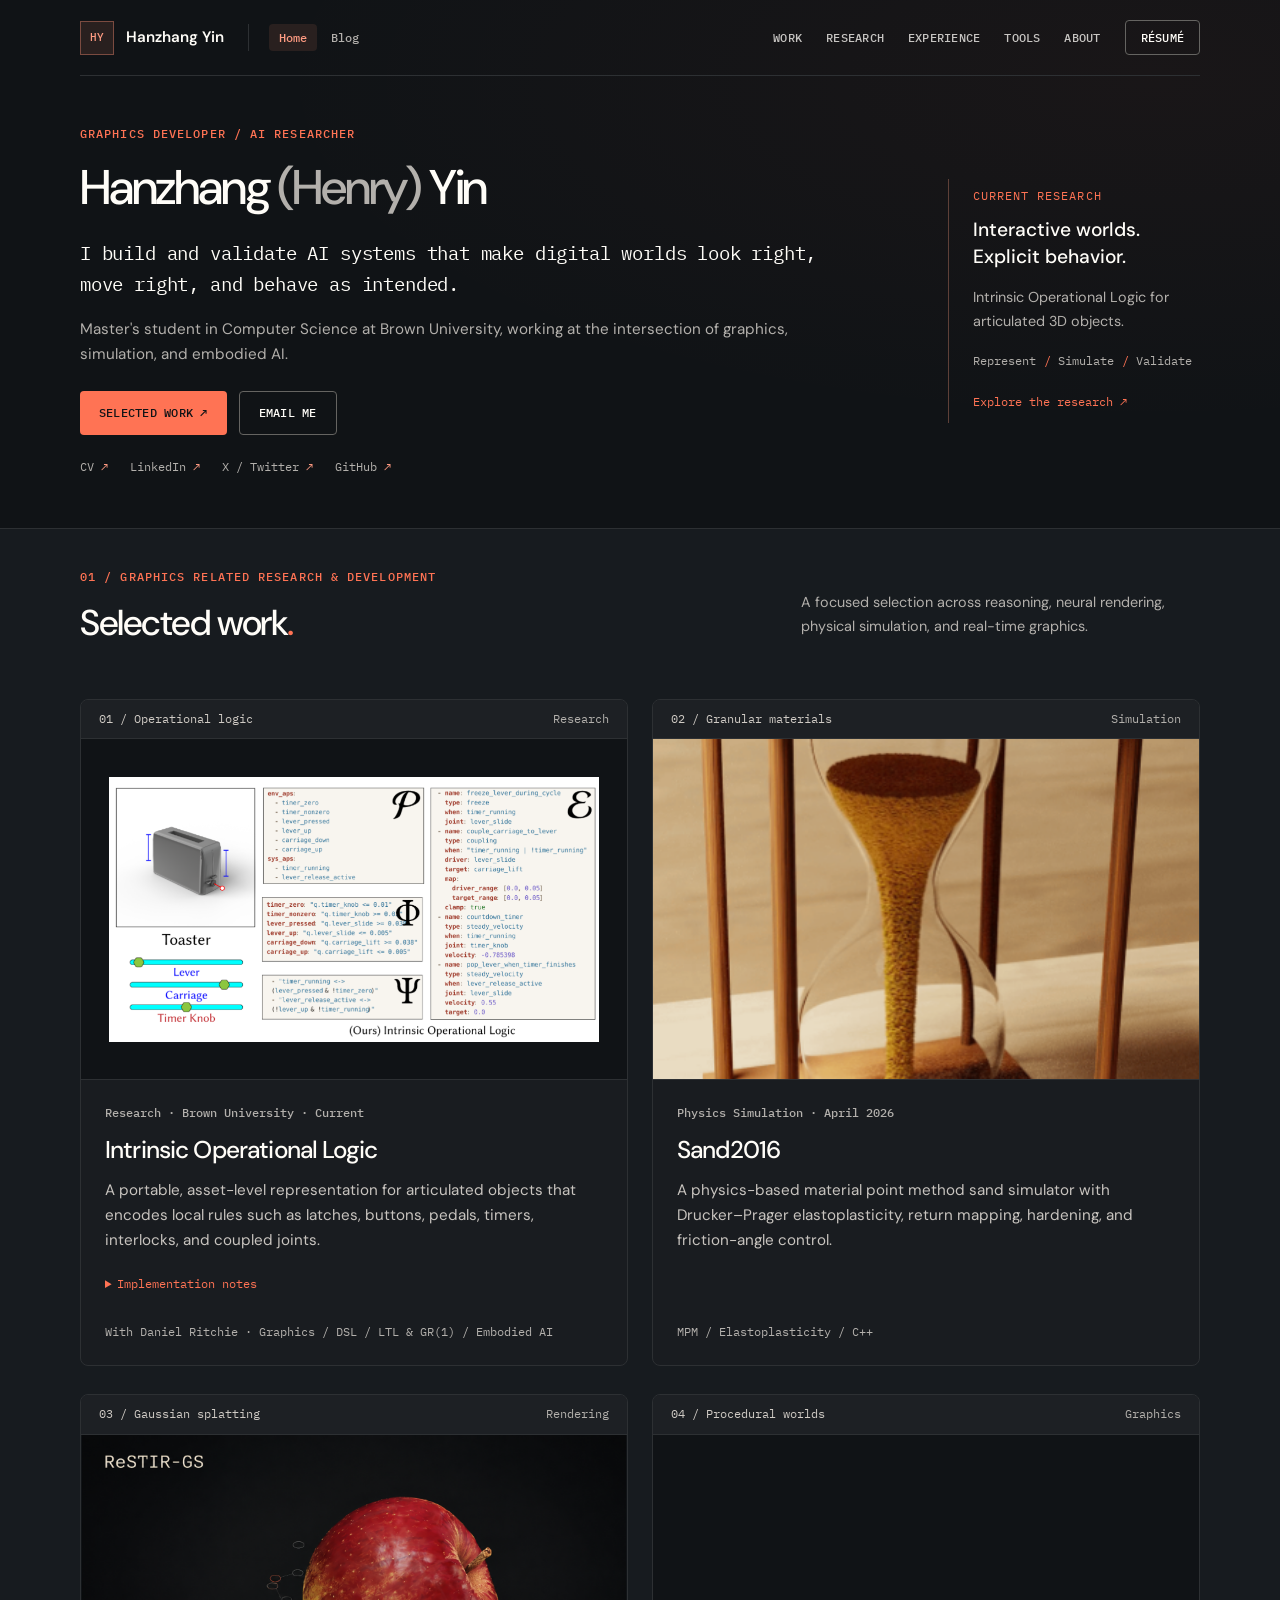
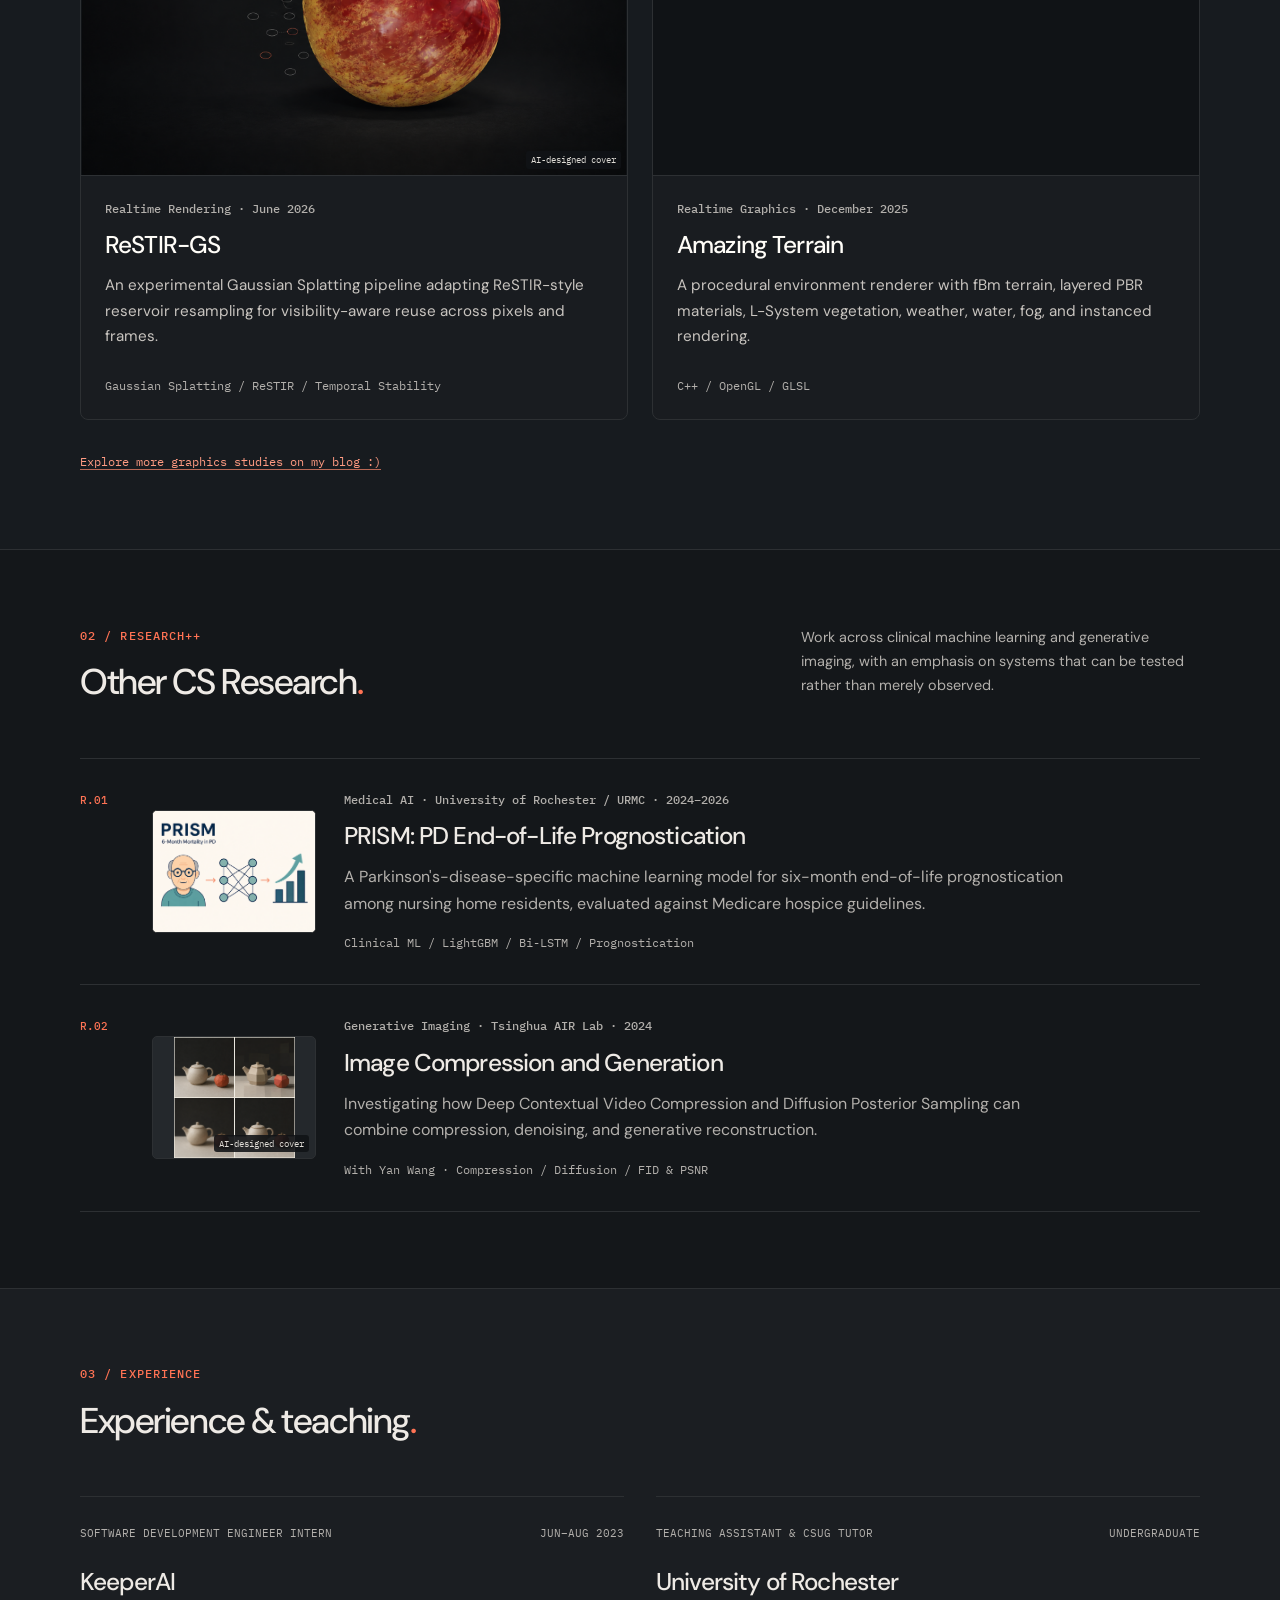
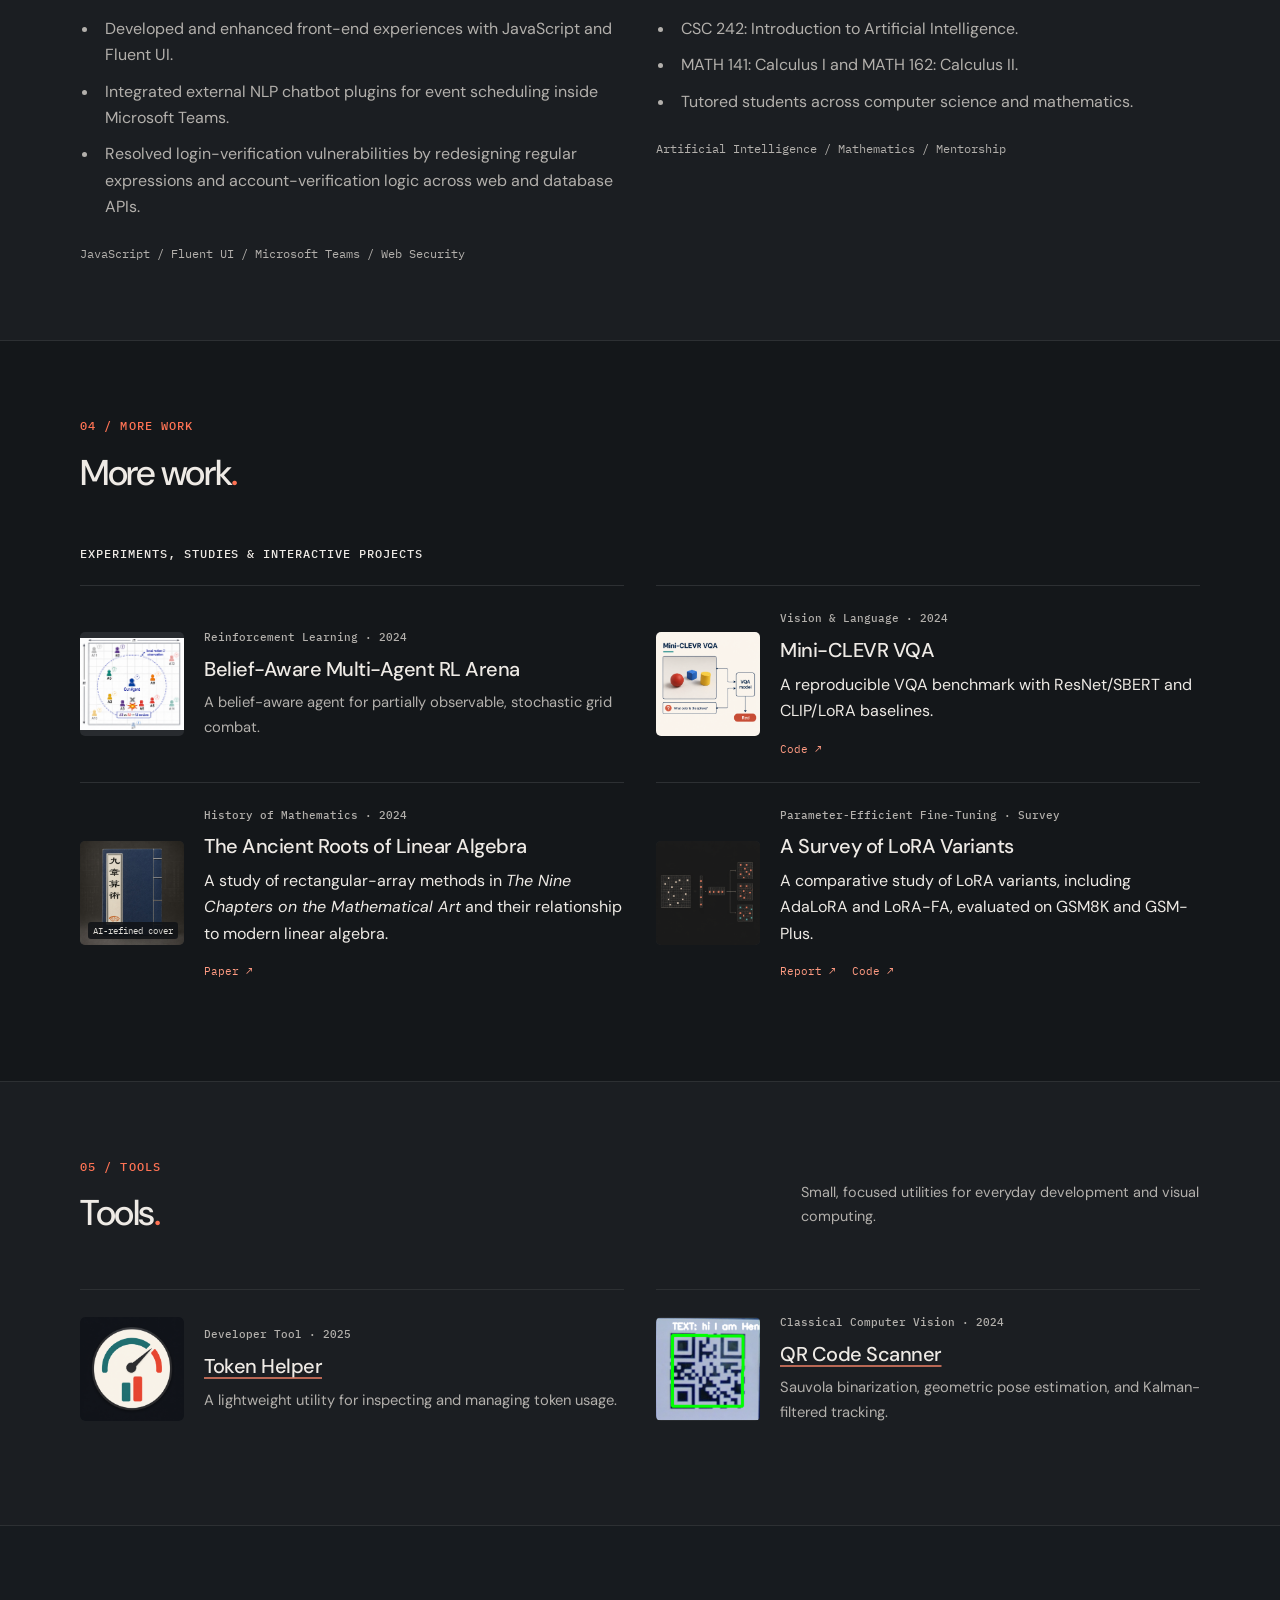
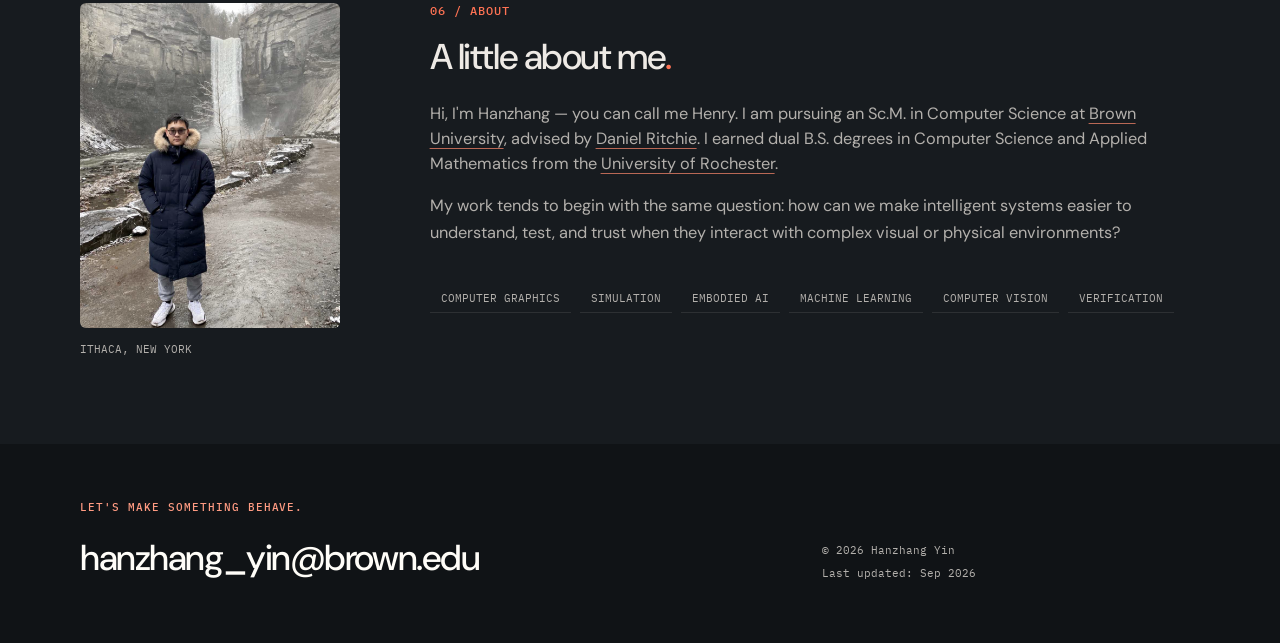
==== commit 4b533dc5: "update - Sep 5th" ====
--- a/index.html
+++ b/index.html
@@ -445,7 +445,7 @@
         <div class="shell about-grid">
           <div class="about-portrait">
             <img src="images/HanzhangYin.jpg" alt="Portrait of Hanzhang Yin" loading="lazy" decoding="async">
-            <p>Providence, Rhode Island</p>
+            <p>Ithaca, New York</p>
           </div>
           <div class="about-copy">
             <p class="section-index">06 / About</p>
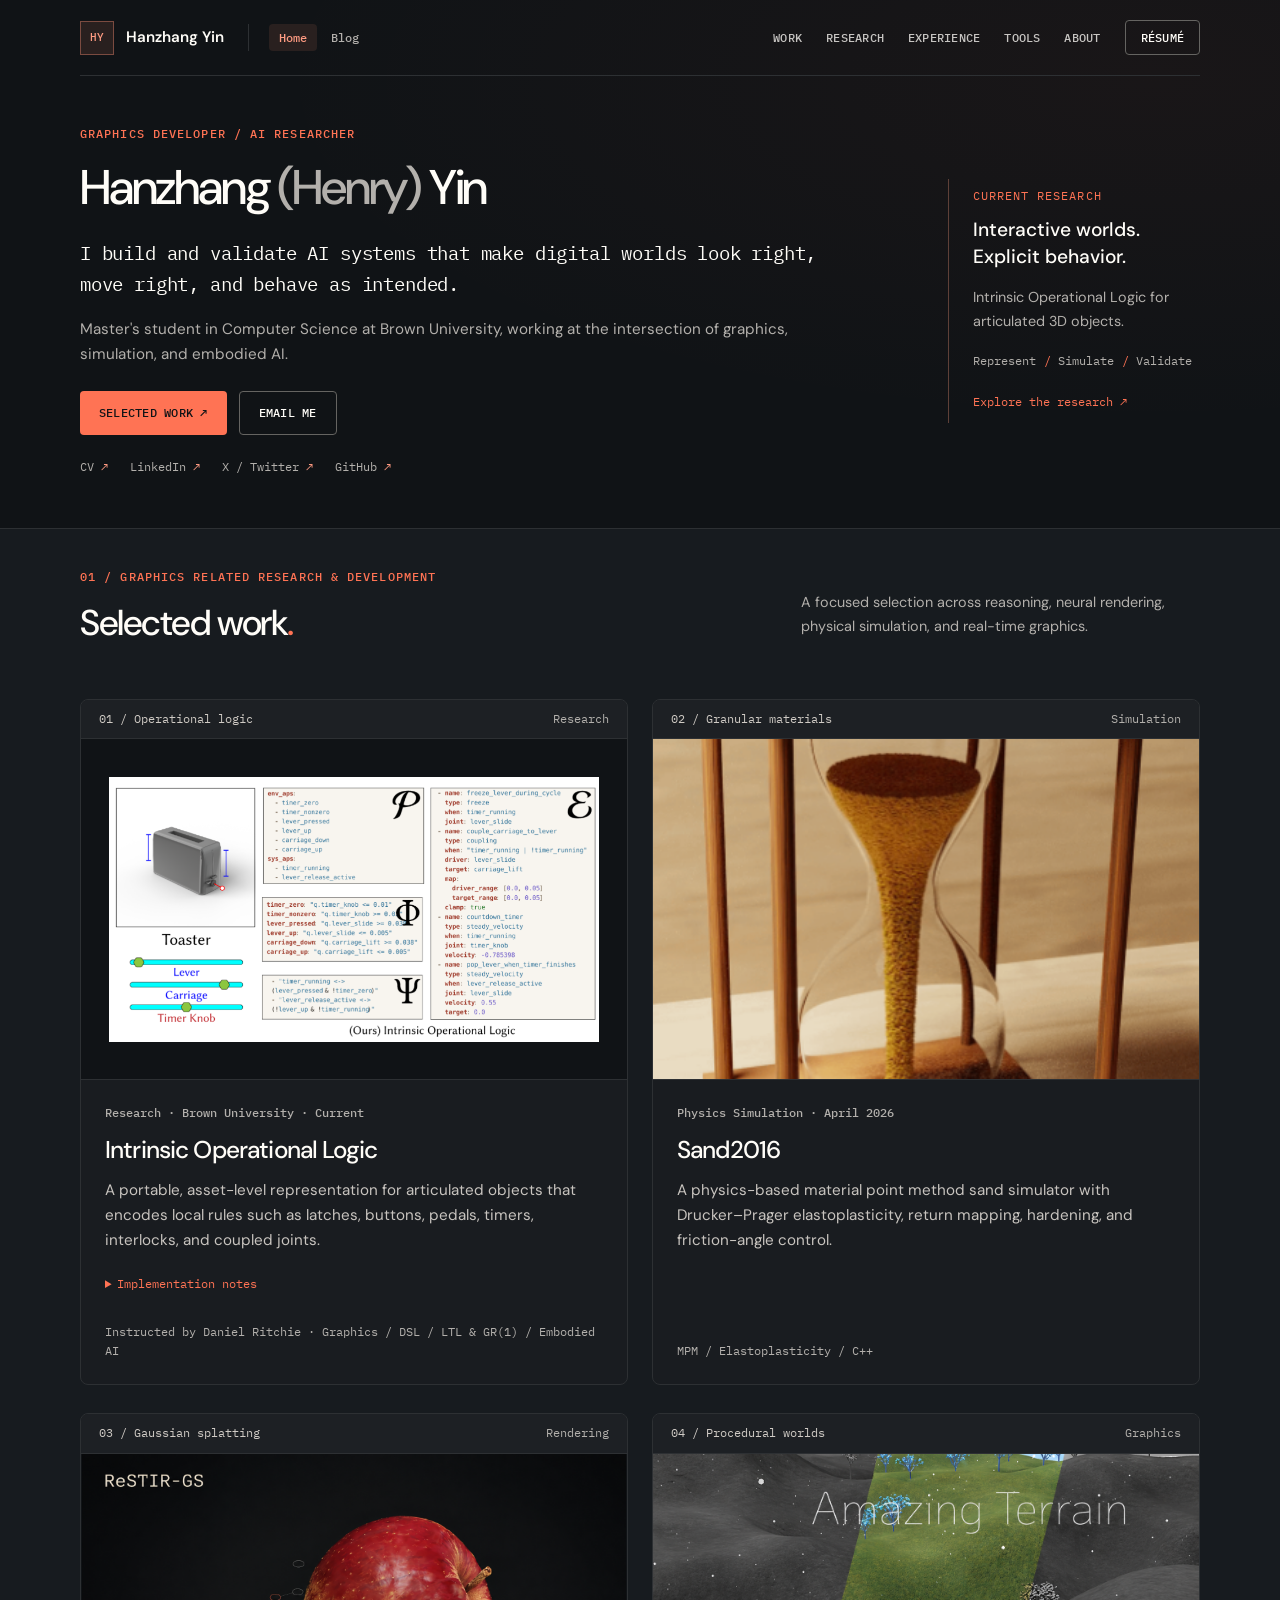
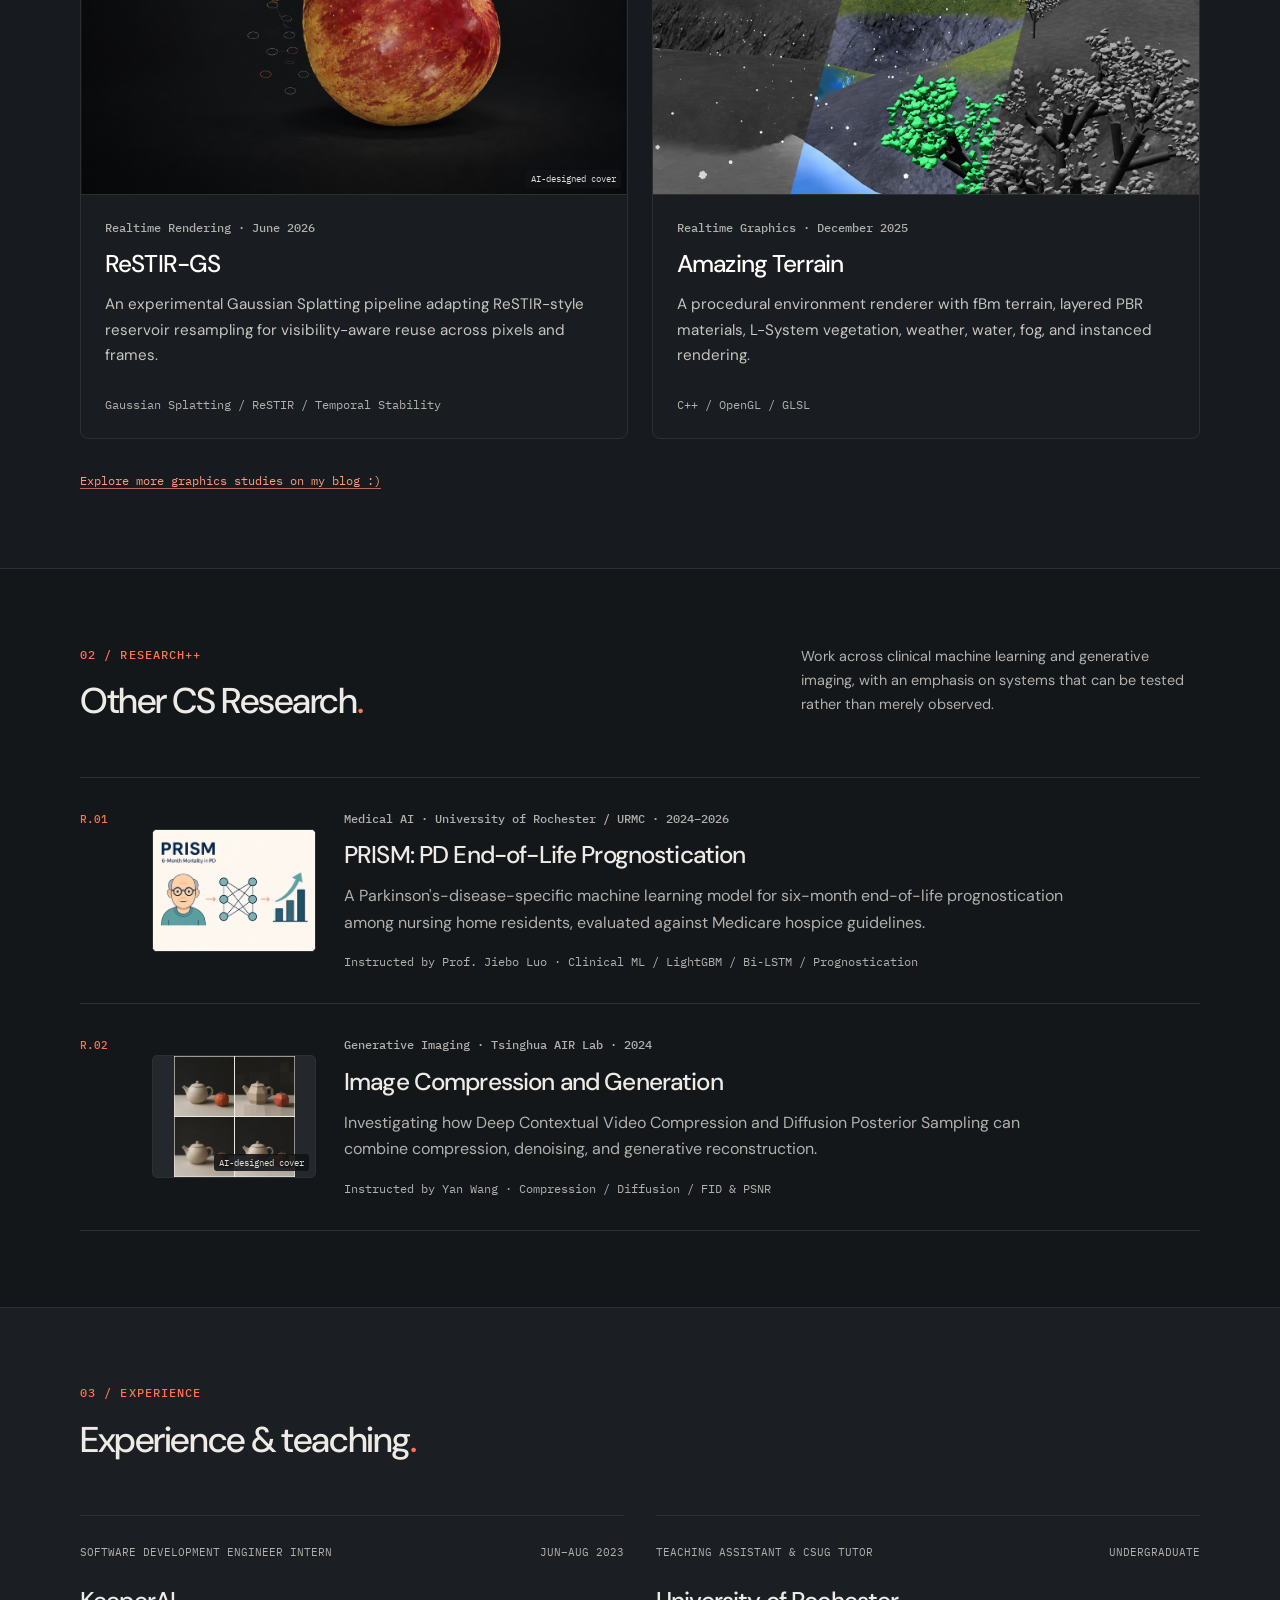
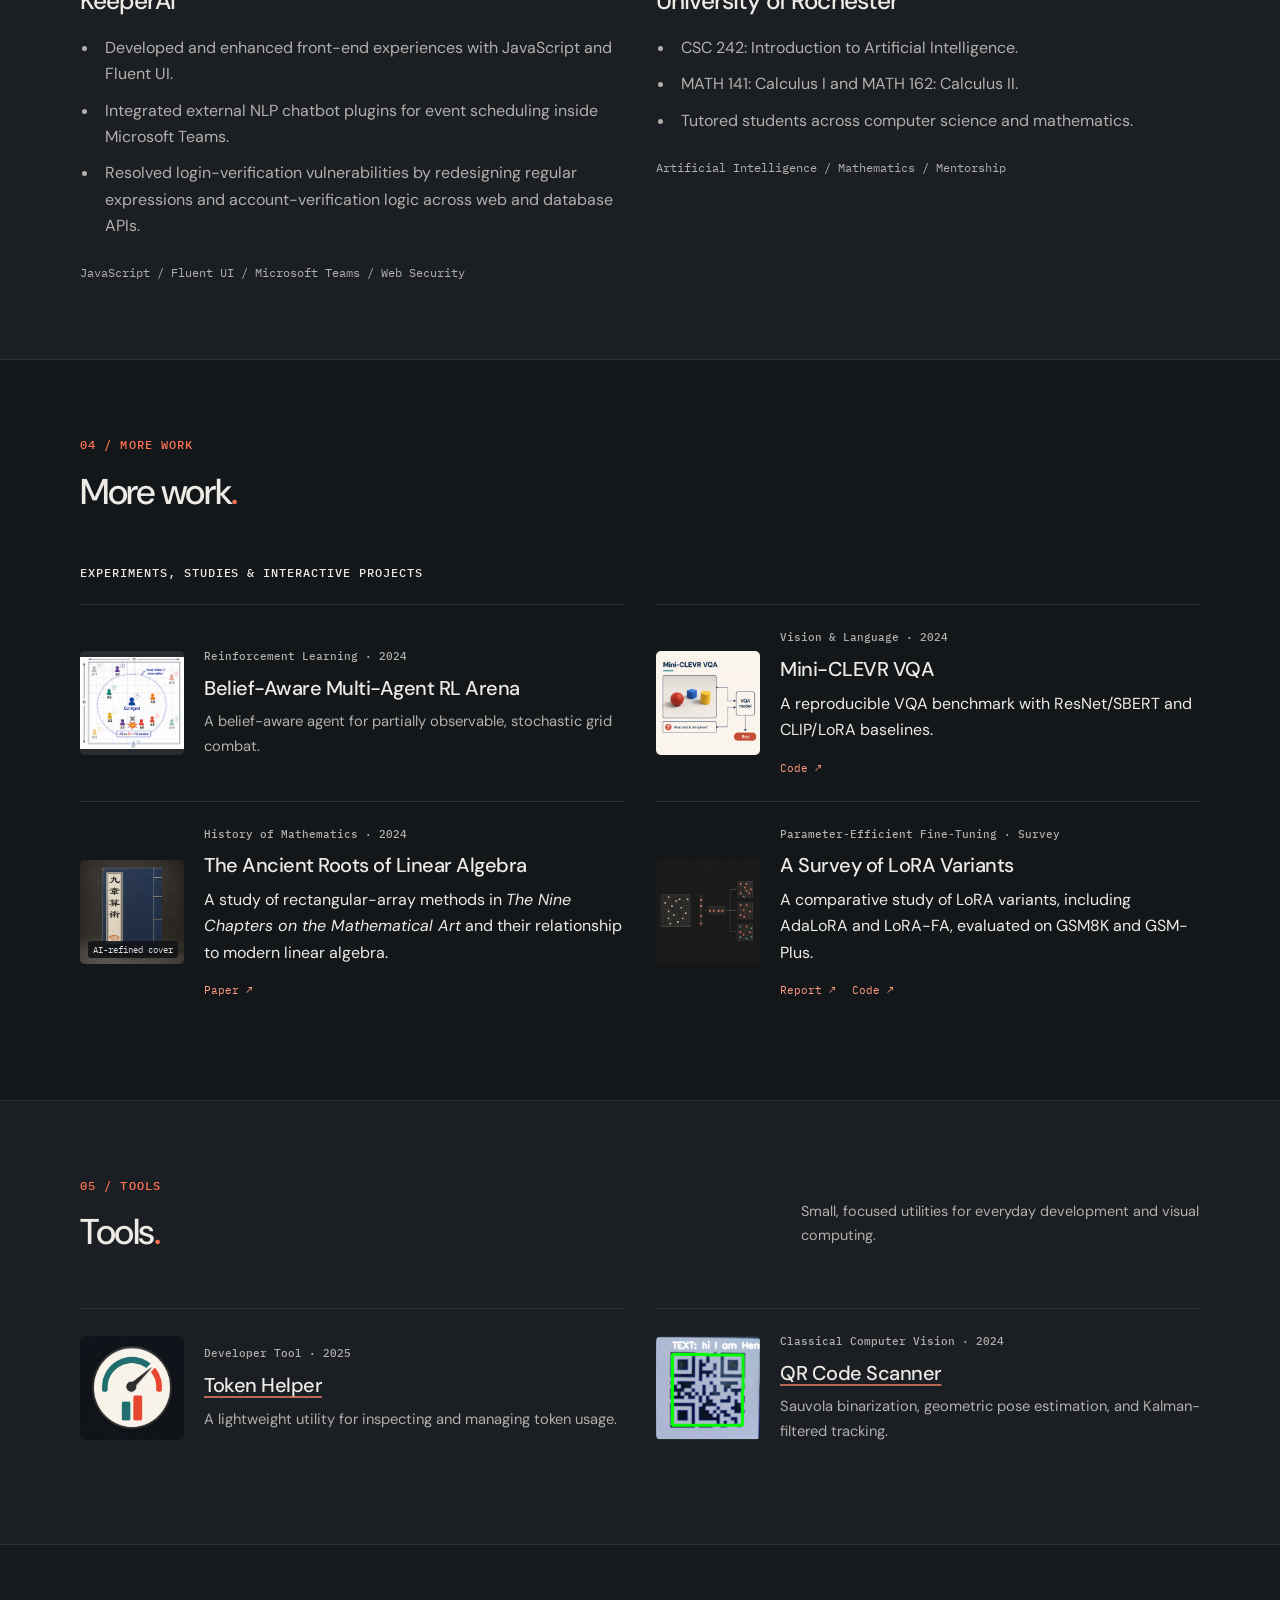
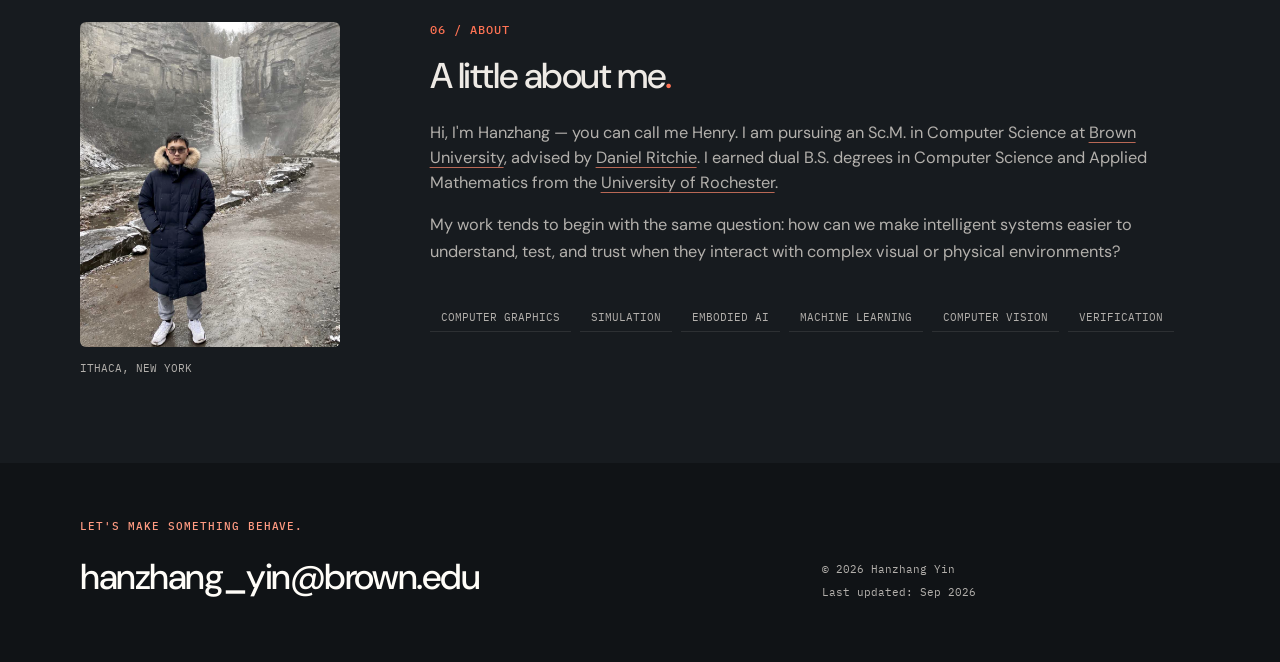
==== commit a0feb11a: "update - Sep 5th" ====
--- a/index.html
+++ b/index.html
@@ -117,7 +117,7 @@
                   </p>
                 </details>
                 <p class="project-meta">
-                  With Daniel Ritchie · Graphics / DSL / LTL &amp; GR(1) /
+                  Instructed by Daniel Ritchie · Graphics / DSL / LTL &amp; GR(1) /
                   Embodied AI
                 </p>
               </div>
@@ -245,7 +245,7 @@
                   six-month end-of-life prognostication among nursing home
                   residents, evaluated against Medicare hospice guidelines.
                 </p>
-                <p class="project-meta">Clinical ML / LightGBM / Bi-LSTM / Prognostication</p>
+                <p class="project-meta">Instructed by Prof. Jiebo Luo · Clinical ML / LightGBM / Bi-LSTM / Prognostication</p>
               </div>
             </article>
 
@@ -268,7 +268,7 @@
                   Diffusion Posterior Sampling can combine compression, denoising,
                   and generative reconstruction.
                 </p>
-                <p class="project-meta">With Yan Wang · Compression / Diffusion / FID &amp; PSNR</p>
+                <p class="project-meta">Instructed by Yan Wang · Compression / Diffusion / FID &amp; PSNR</p>
               </div>
             </article>
 
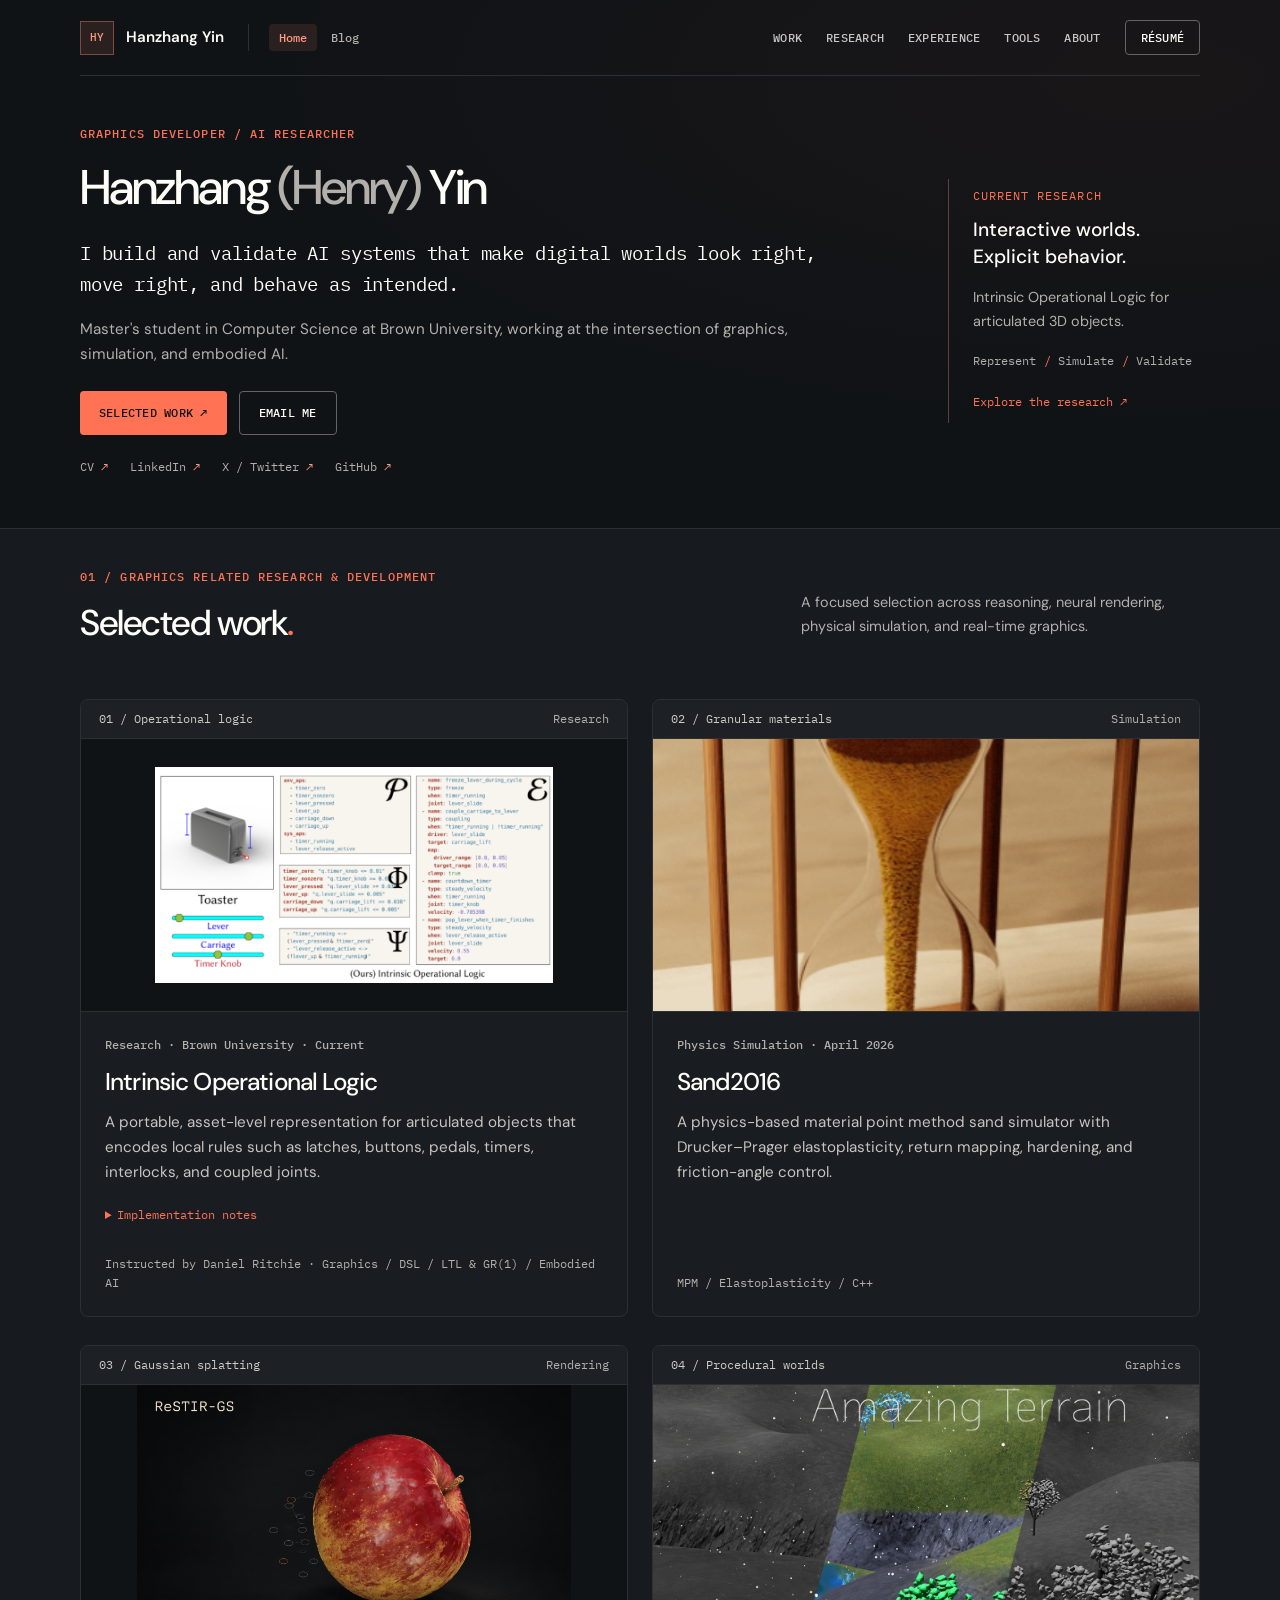
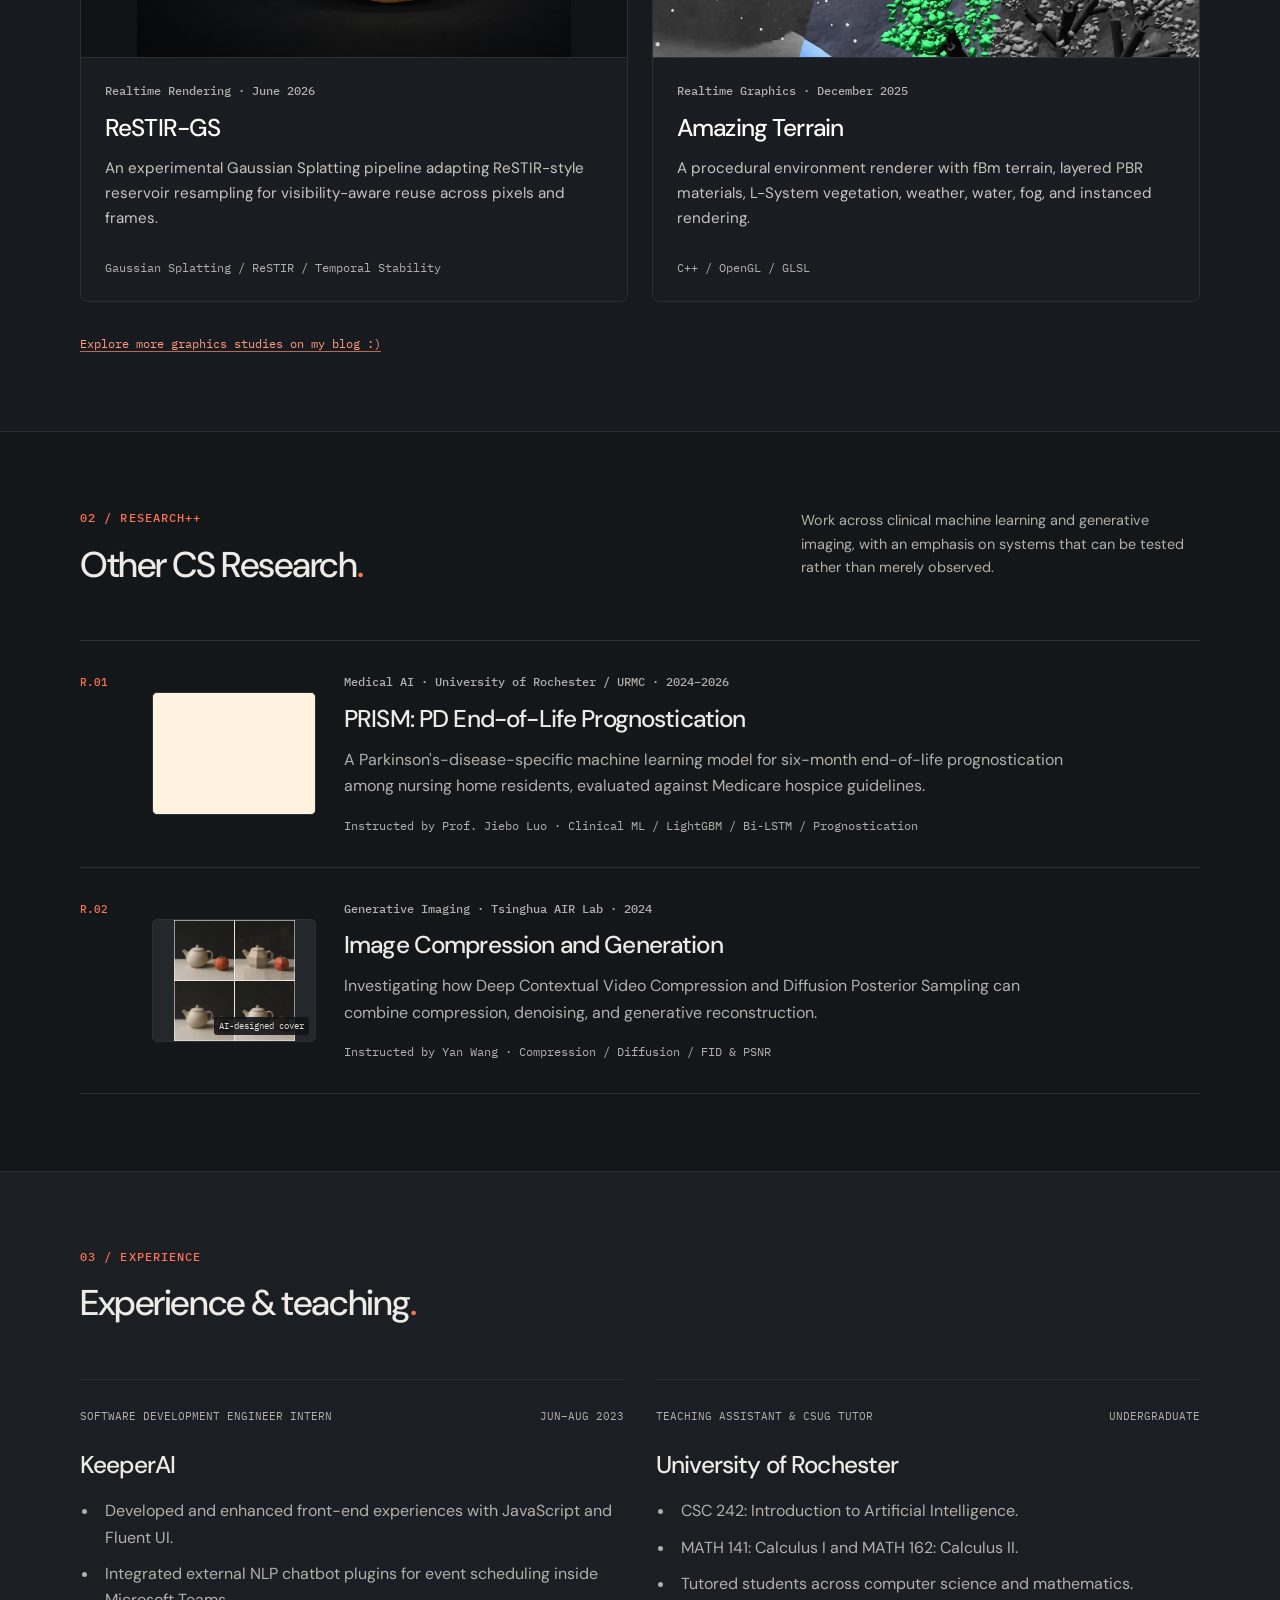
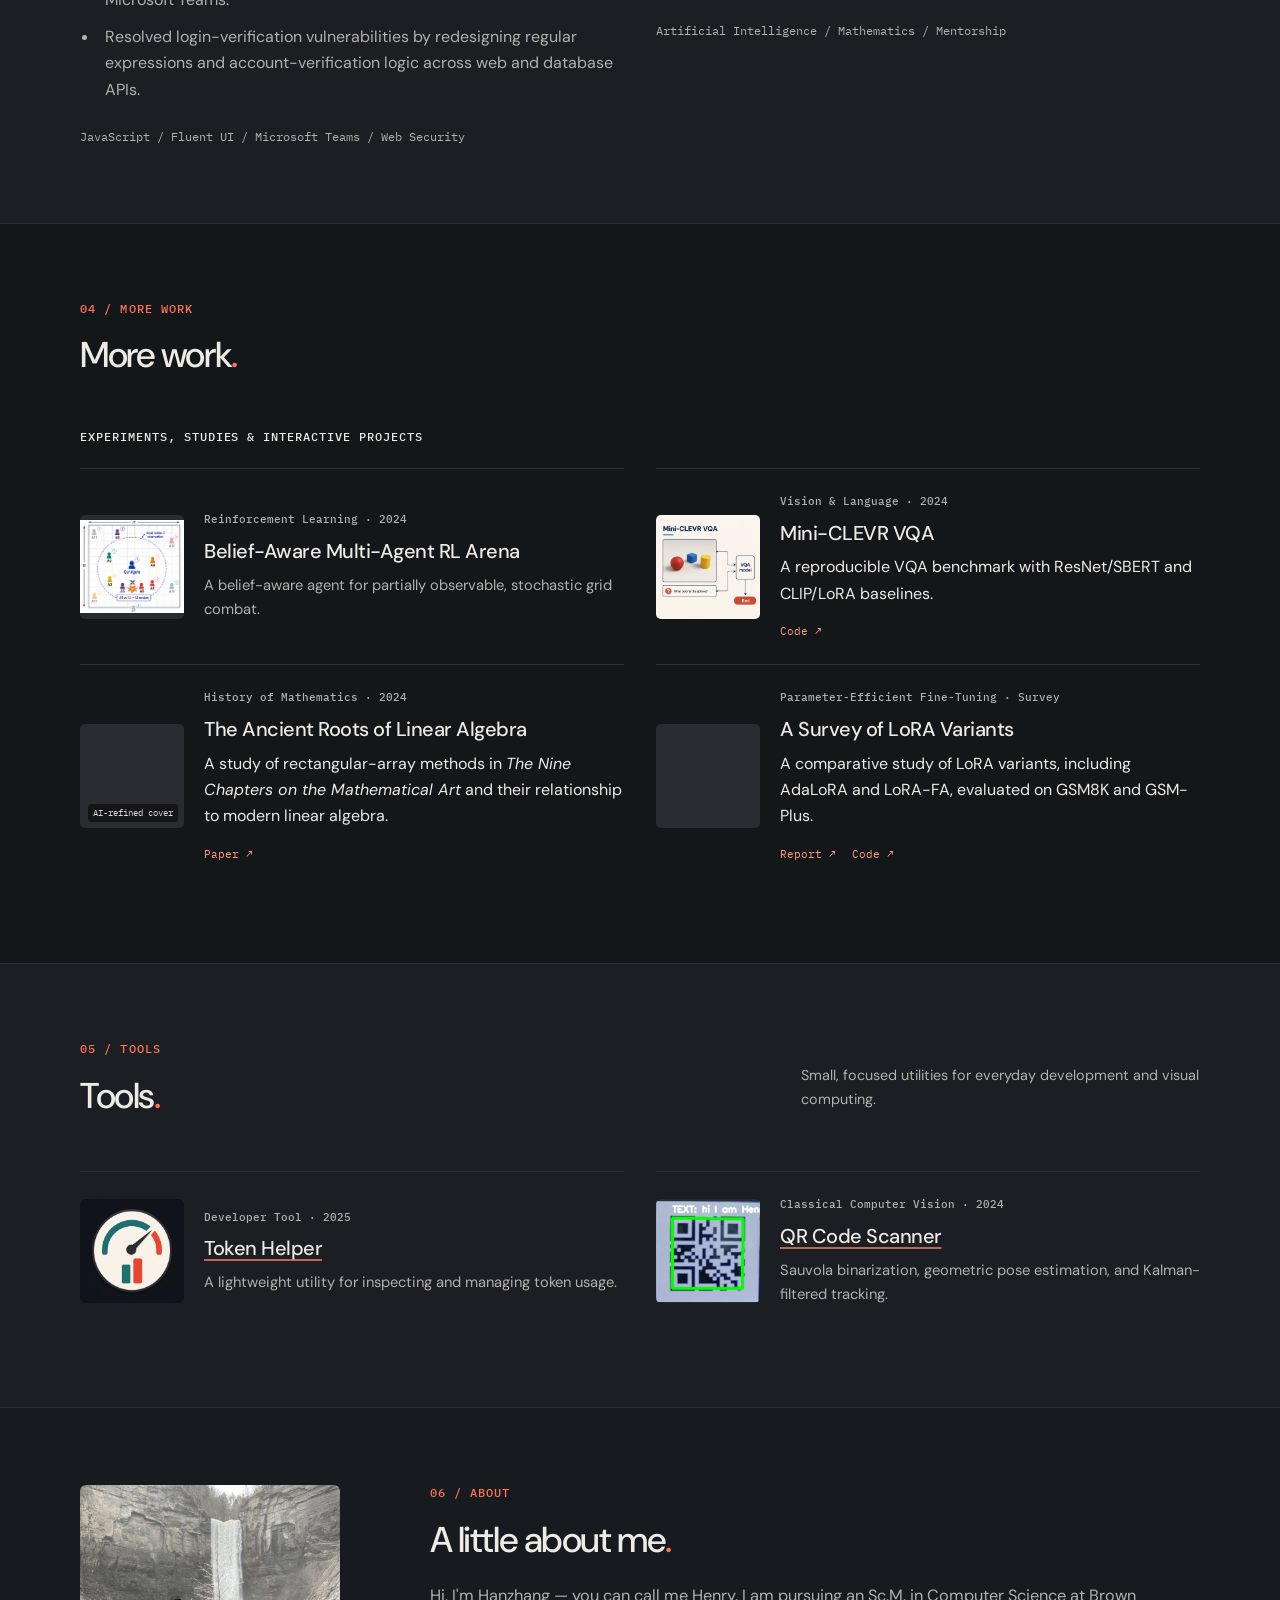
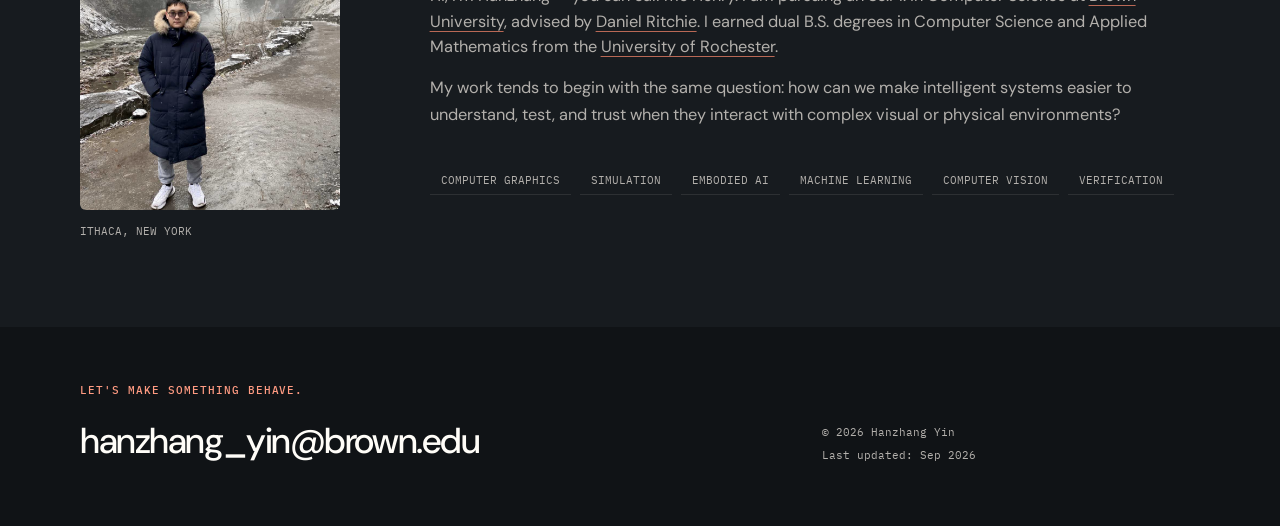
==== commit 71eb619d: "update - Sep 5th" ====
--- a/index.html
+++ b/index.html
@@ -166,7 +166,6 @@
                   loading="lazy"
                   decoding="async"
                 >
-                <span class="cover-note">AI-designed cover</span>
               </a>
               <div class="project-copy">
                 <p class="project-kicker">Realtime Rendering · June 2026</p>
@@ -485,7 +484,7 @@
         </div>
         <div class="footer-meta">
           <p>© 2026 Hanzhang Yin</p>
-          <p> Last updated: Sep 2026</p>
+          <p>Last updated: Sep 2026</p>
         </div>
       </div>
     </footer>
--- a/stylesheet.css
+++ b/stylesheet.css
@@ -561,7 +561,7 @@
 
 .project-image {
   display: block;
-  aspect-ratio: 16 / 10;
+  aspect-ratio: 2 / 1;
   flex-shrink: 0;
   overflow: hidden;
   border-bottom: 1px solid var(--line-dark);
@@ -570,7 +570,7 @@
 
 .project-card-wide .project-image,
 .project-card-tall .project-image {
-  aspect-ratio: 16 / 10;
+  aspect-ratio: 2 / 1;
 }
 
 .project-image img {
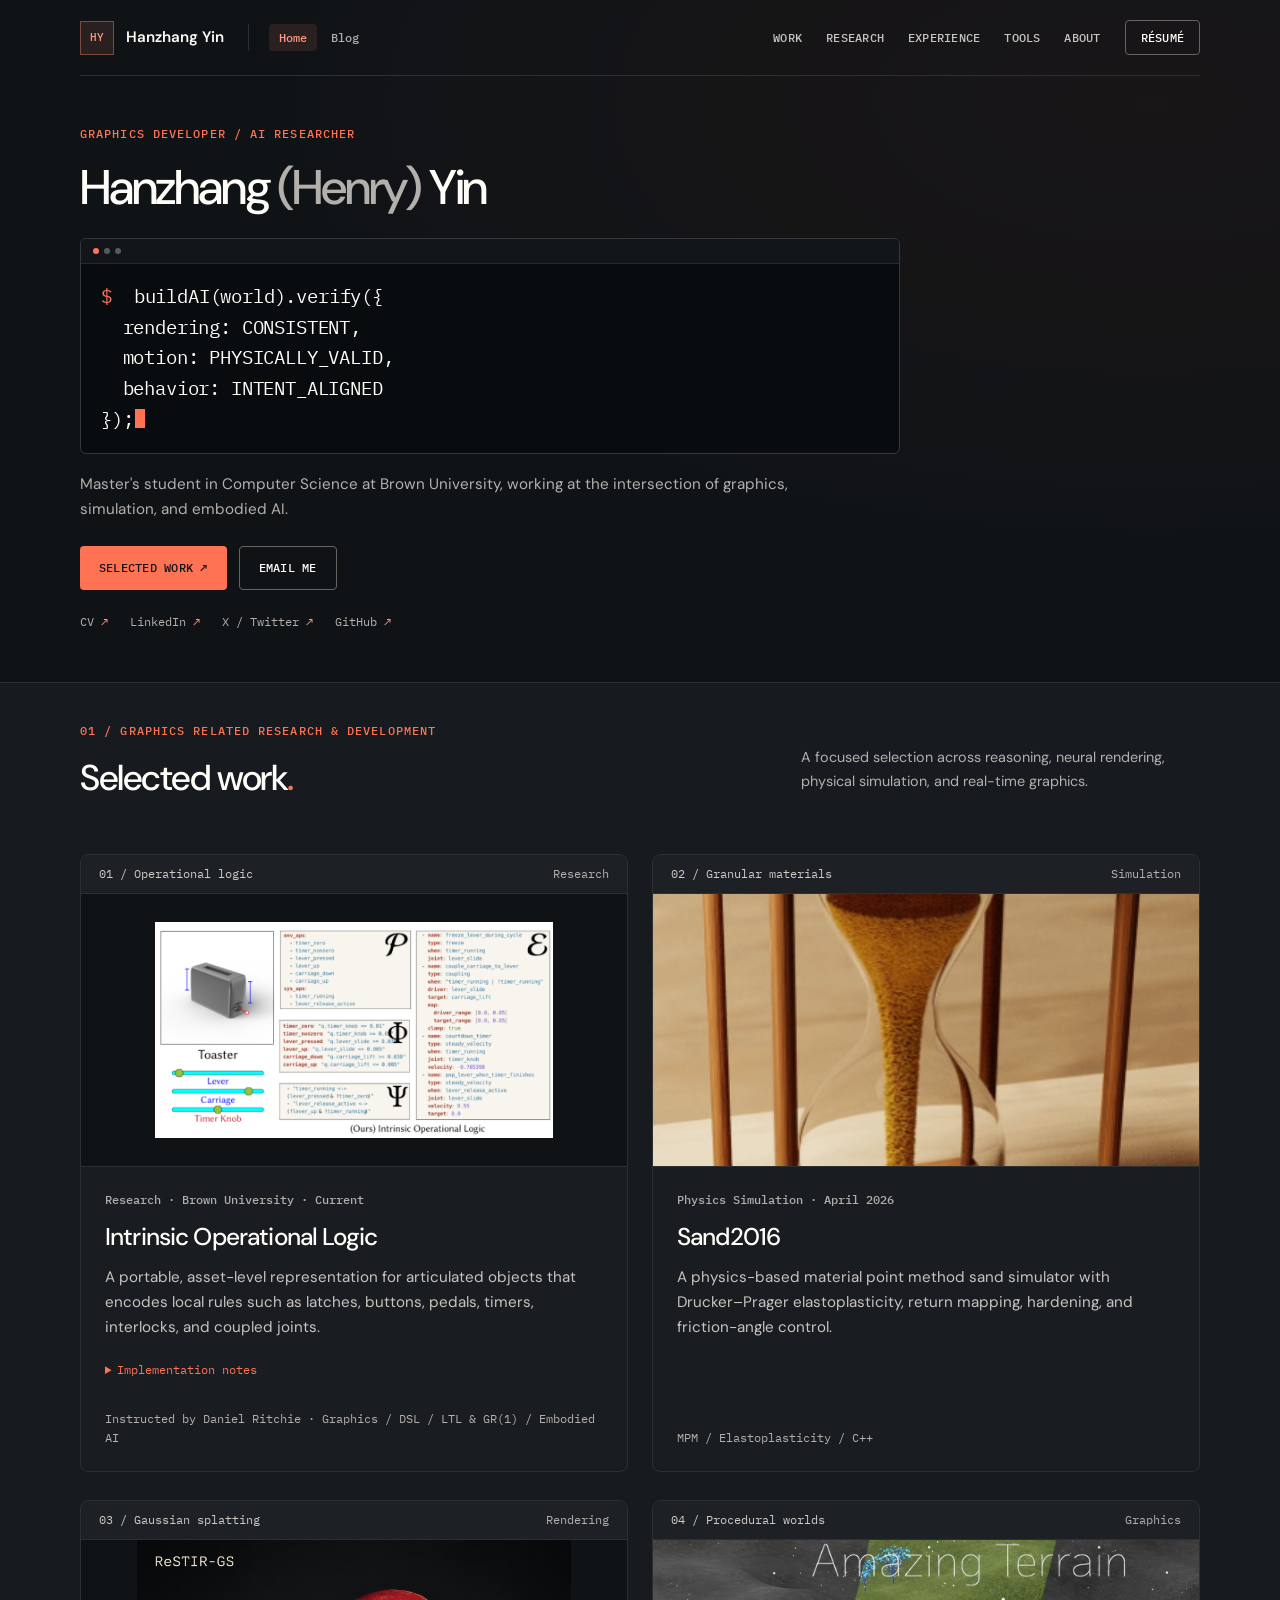
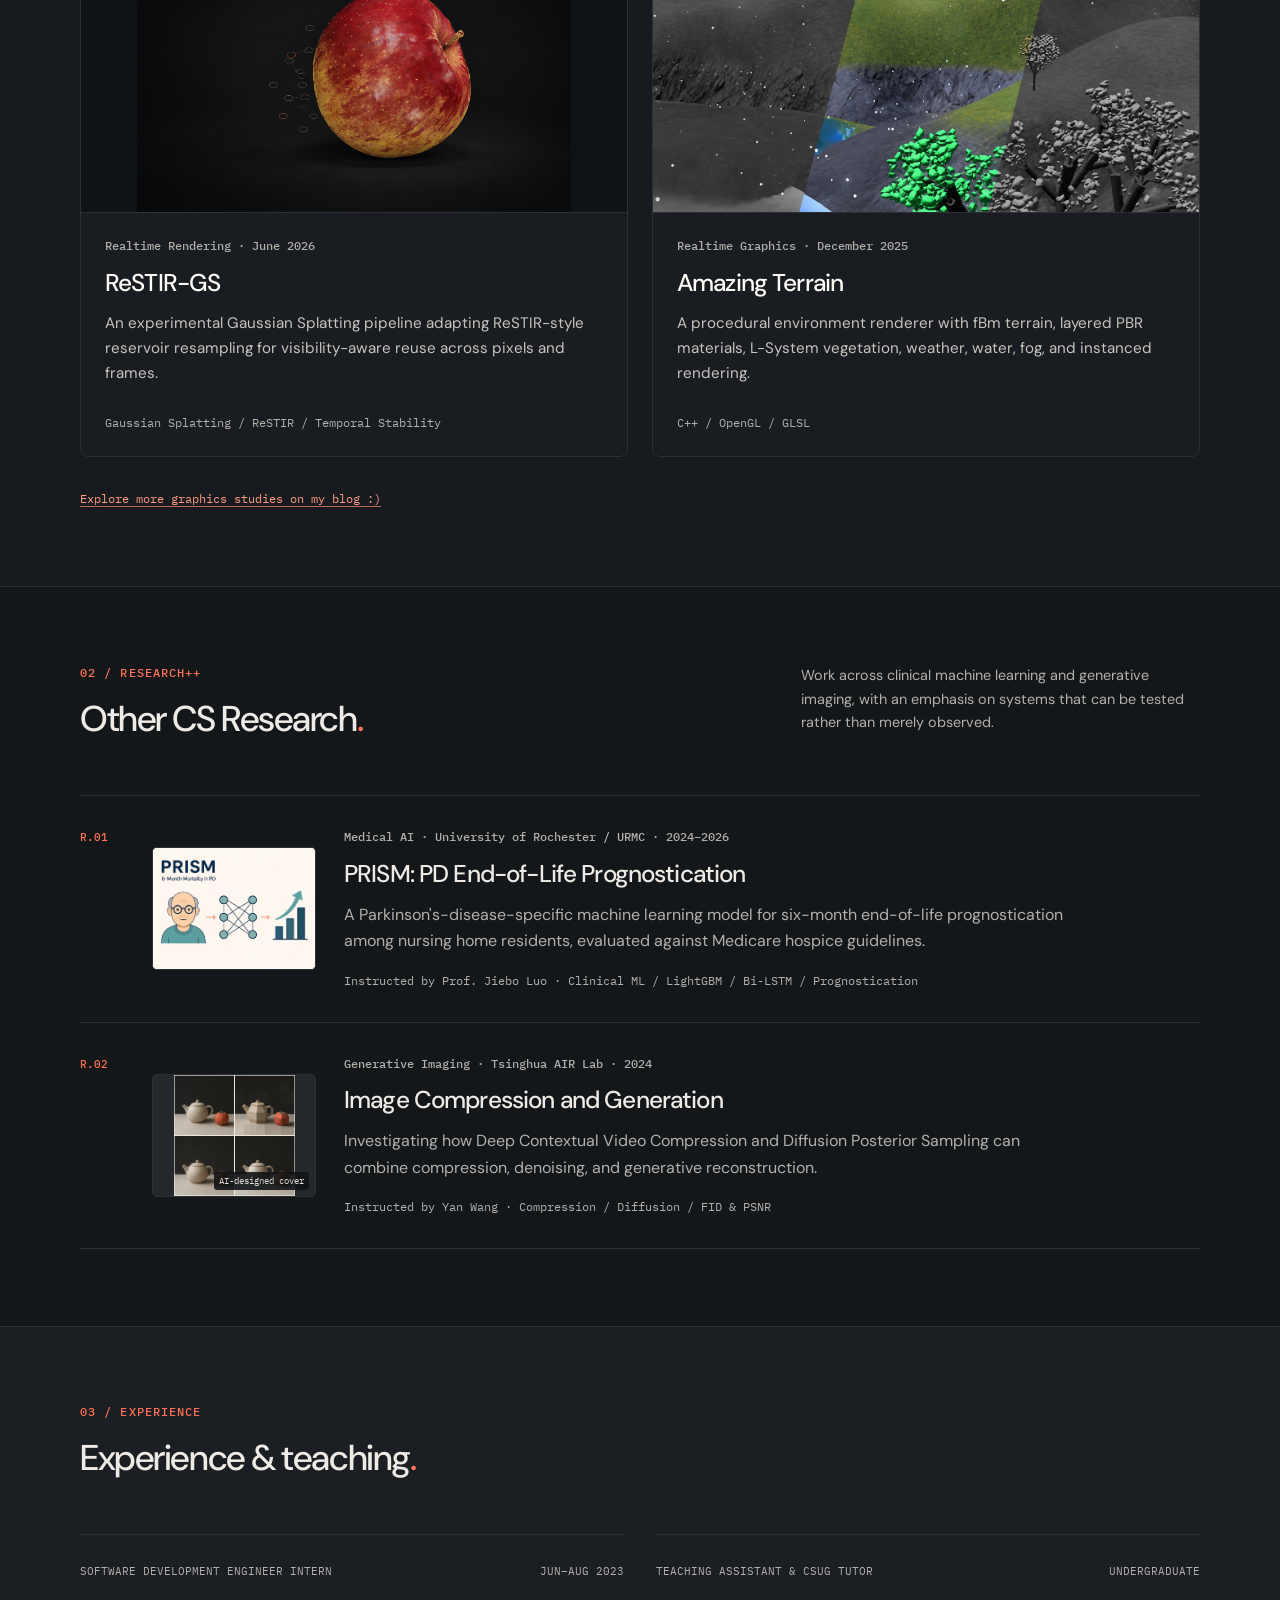
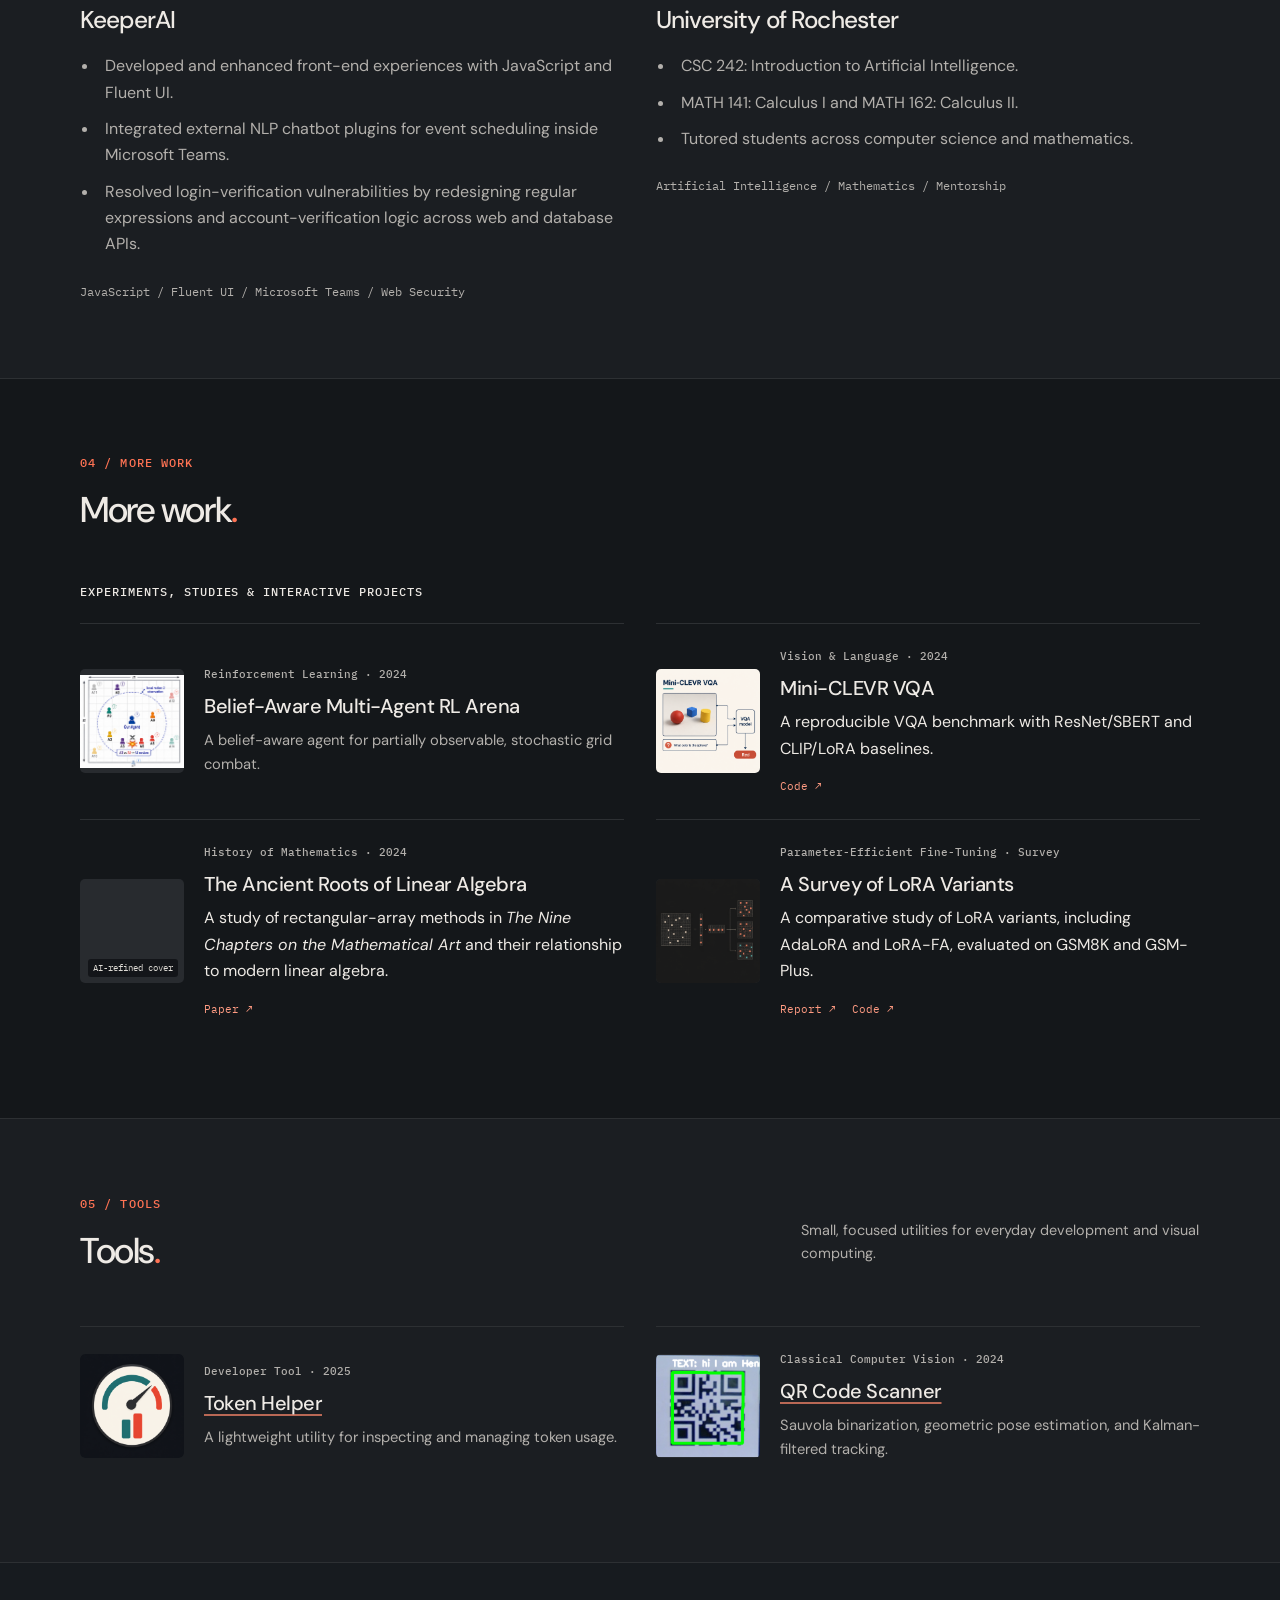
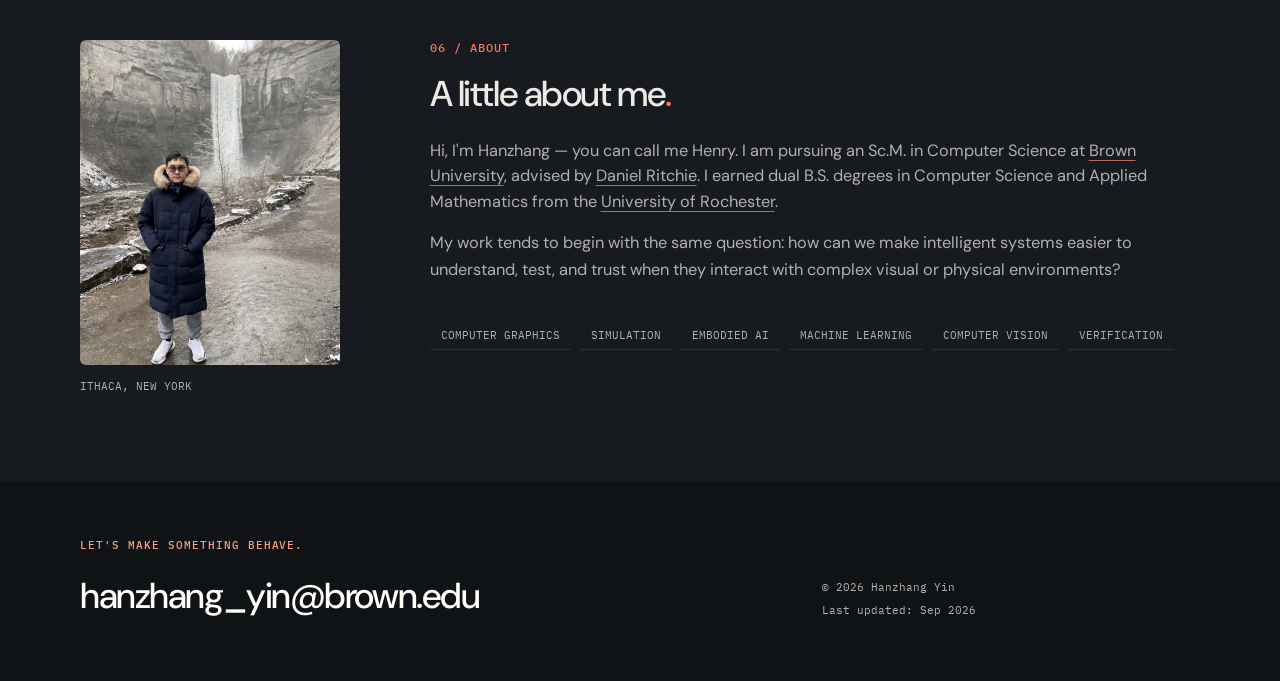
==== commit 46c45e11: "update - Sep 5th" ====
--- a/index.html
+++ b/index.html
@@ -46,7 +46,20 @@
           <div class="hero-copy">
             <p class="eyebrow">Graphics developer / AI researcher</p>
             <h1>Hanzhang <span class="preferred-name">(Henry)</span> Yin</h1>
-            <p class="hero-lede" data-typewriter><span class="typewriter-source">I build and validate AI systems that make digital worlds look right, move right, and behave as intended.</span></p>
+            <div class="cli-window" aria-label="Personal statement terminal">
+              <div class="cli-titlebar" aria-hidden="true">
+                <span class="cli-dots"><i></i><i></i><i></i></span>
+              </div>
+              <p class="hero-lede cli-line" data-typewriter>
+                <span class="cli-prompt" aria-hidden="true">$</span>
+                <span class="typewriter-source">buildAI(world).verify({
+  rendering: CONSISTENT,
+  motion: PHYSICALLY_VALID,
+  behavior: INTENT_ALIGNED
+});</span>
+                <span class="cli-cursor" aria-hidden="true"></span>
+              </p>
+            </div>
             <p class="hero-note">
               Master's student in Computer Science at Brown University, working at
               the intersection of graphics, simulation, and embodied AI.
@@ -62,17 +75,6 @@
               <a href="https://github.com/Fight-Ronin/" target="_blank" rel="noopener noreferrer">GitHub</a>
             </div>
           </div>
-          <aside class="research-focus" aria-label="Current research">
-            <p class="focus-label">Current research</p>
-            <h2>Interactive worlds.<br>Explicit behavior.</h2>
-            <p>Intrinsic Operational Logic for articulated 3D objects.</p>
-            <div class="focus-methods">
-              <span>Represent</span>
-              <span>Simulate</span>
-              <span>Validate</span>
-            </div>
-            <a href="#iol">Explore the research ↗</a>
-          </aside>
         </div>
       </section>
 
--- a/stylesheet.css
+++ b/stylesheet.css
@@ -215,58 +215,8 @@
   color: var(--white);
 }
 
-.intro-layout {
-  display: grid;
-  grid-template-columns: minmax(0, 1fr) 252px;
-  gap: 64px;
-  align-items: center;
-}
-
-.research-focus {
-  padding: 8px 0 8px 24px;
-  border-left: 1px solid #5e4038;
-}
-
-.focus-label,
-.focus-methods,
-.research-focus > a,
 .viewport-label {
   font: 400 0.72rem/1.6 var(--mono);
-}
-
-.focus-label {
-  color: var(--accent);
-  letter-spacing: 0.09em;
-  text-transform: uppercase;
-}
-
-.research-focus h2 {
-  font-size: 1.2rem;
-  font-weight: 500;
-  line-height: 1.4;
-}
-
-.research-focus > p:not(.focus-label) {
-  color: var(--muted);
-  font-size: 0.9rem;
-}
-
-.focus-methods {
-  display: flex;
-  flex-wrap: wrap;
-  gap: 8px;
-  margin: 18px 0;
-  color: var(--muted);
-}
-
-.focus-methods span + span::before {
-  content: "/ ";
-  color: #ff7354;
-}
-
-.research-focus > a {
-  color: var(--accent);
-  text-decoration: none;
 }
 
 .hero-copy {
@@ -304,14 +254,78 @@
   color: var(--muted);
 }
 
+.cli-window {
+  max-width: 820px;
+  margin-bottom: 18px;
+  overflow: hidden;
+  border: 1px solid #34383d;
+  border-radius: 6px;
+  background: #090c0e;
+  box-shadow: inset 0 1px 0 rgba(255, 255, 255, 0.025);
+}
+
+.cli-titlebar {
+  display: flex;
+  align-items: center;
+  min-height: 25px;
+  padding: 6px 12px;
+  border-bottom: 1px solid #262a2e;
+  background: #121519;
+  color: #777d83;
+  font: 400 0.66rem/1.4 var(--mono);
+}
+
+.cli-dots {
+  display: flex;
+  gap: 5px;
+}
+
+.cli-dots i {
+  width: 6px;
+  height: 6px;
+  border-radius: 50%;
+  background: #555b61;
+}
+
+.cli-dots i:first-child {
+  background: var(--accent);
+}
+
 .hero-lede {
-  max-width: 780px;
-  margin-bottom: 18px;
+  max-width: none;
+  margin: 0;
+  padding: 17px 20px 19px;
   color: var(--white);
   font-family: var(--mono);
   font-size: clamp(1rem, 1.45vw, 1.2rem);
   line-height: 1.65;
   letter-spacing: -0.01em;
+}
+
+.cli-prompt {
+  margin-right: 0.6em;
+  color: var(--accent);
+  user-select: none;
+}
+
+.typewriter-source,
+.typewriter-visual {
+  white-space: pre-wrap;
+}
+
+.cli-cursor {
+  display: inline-block;
+  width: 0.52em;
+  height: 1.05em;
+  margin-left: 2px;
+  background: var(--accent);
+  opacity: 0;
+  vertical-align: -0.14em;
+}
+
+.cli-line[data-typing="complete"] .cli-cursor {
+  opacity: 1;
+  animation: typing-cursor 700ms step-end infinite;
 }
 
 .typewriter-source.is-enhanced {
@@ -1257,15 +1271,6 @@
 }
 
 @media (max-width: 980px) {
-  .intro-layout {
-    grid-template-columns: minmax(0, 1fr);
-    gap: 32px;
-  }
-
-  .research-focus {
-    max-width: 620px;
-  }
-
   .project-card-wide,
   .project-card-tall {
     grid-column: span 6;
@@ -1407,23 +1412,13 @@
     padding-bottom: 36px;
   }
 
-  .research-focus {
-    padding: 4px 0 4px 18px;
-  }
-
-  .research-focus h2 {
-    margin-bottom: 10px;
-  }
-
-  .research-focus .focus-label {
-    margin-bottom: 12px;
-  }
-
-  .focus-methods {
-    display: flex;
-    flex-wrap: wrap;
-    gap: 6px 8px;
-    margin: 12px 0;
+  .hero-lede {
+    padding: 15px 16px 17px;
+    font-size: clamp(0.82rem, 4vw, 1rem);
+  }
+
+  .cli-prompt {
+    margin-right: 0.45em;
   }
 
   .hero-actions {
@@ -1512,6 +1507,11 @@
   }
 
   .typewriter-letter.is-cursor::after {
+    display: none;
+    animation: none;
+  }
+
+  .cli-cursor {
     display: none;
     animation: none;
   }
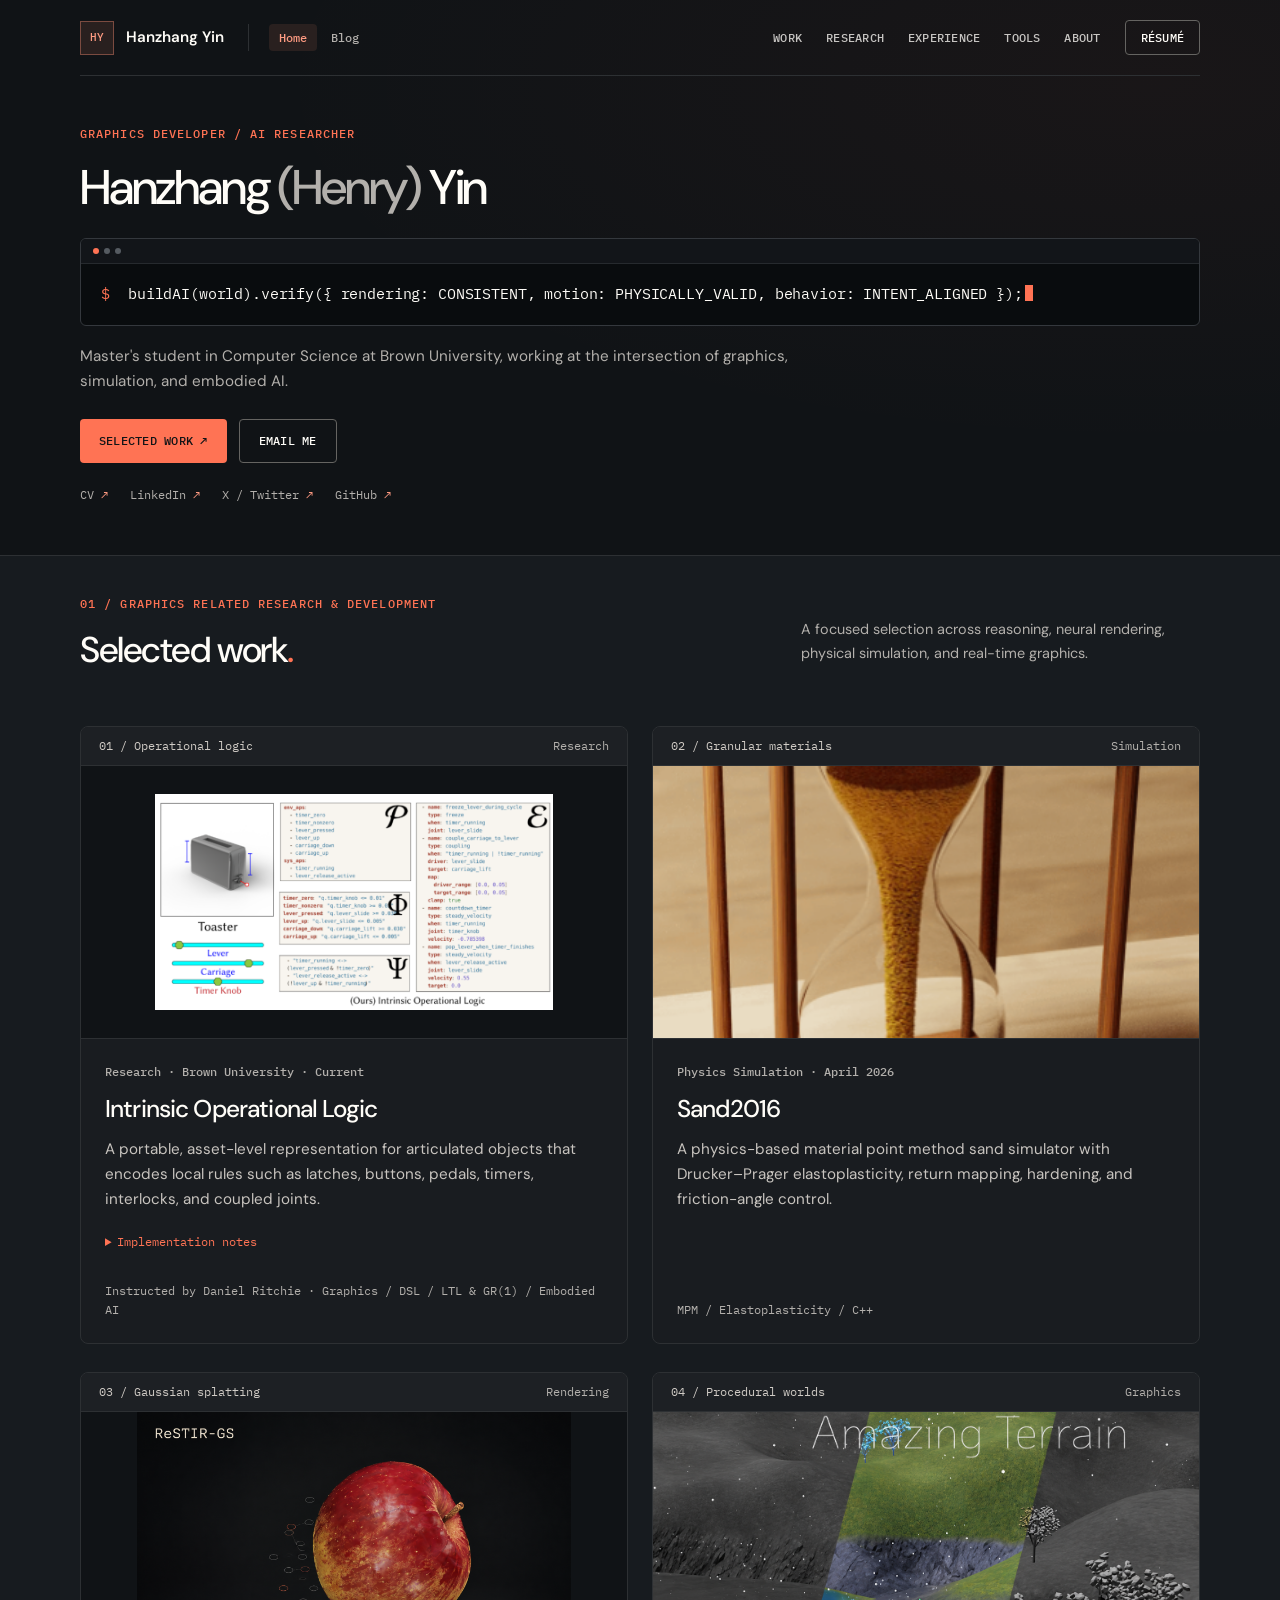
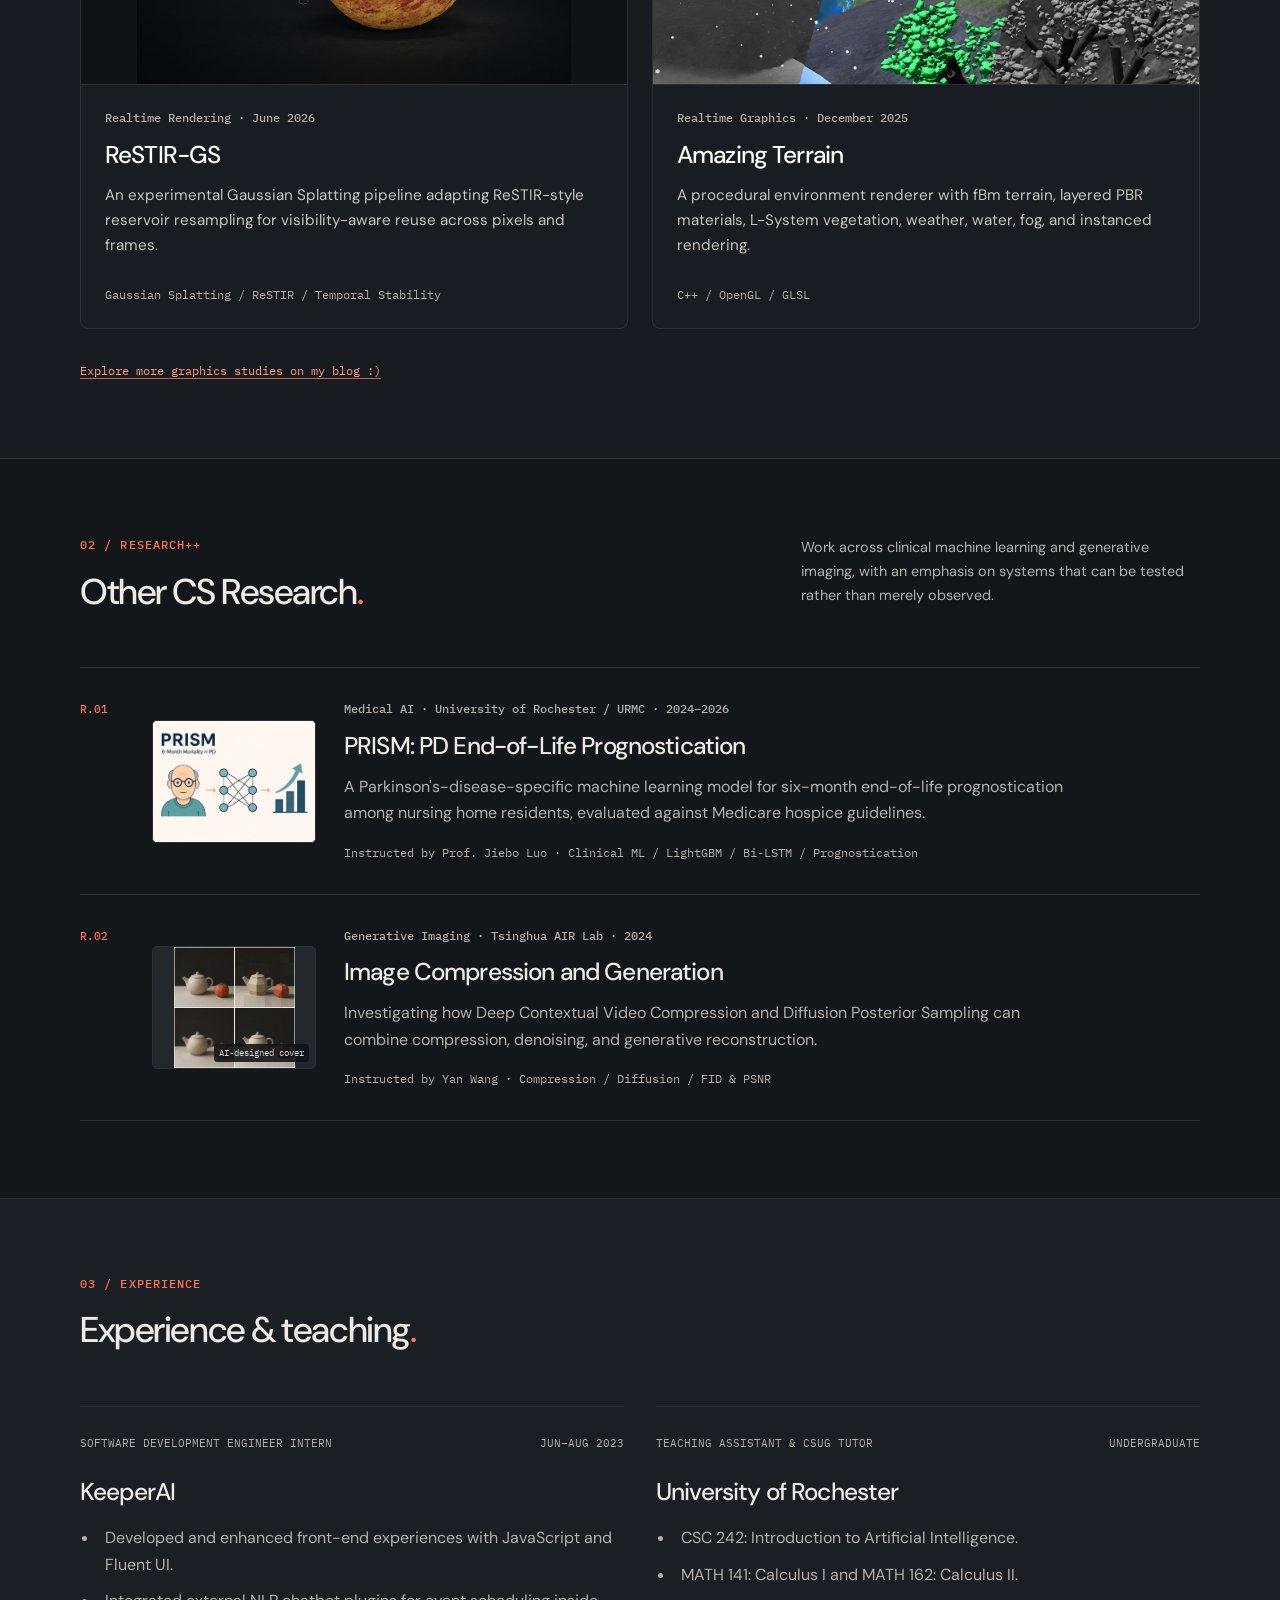
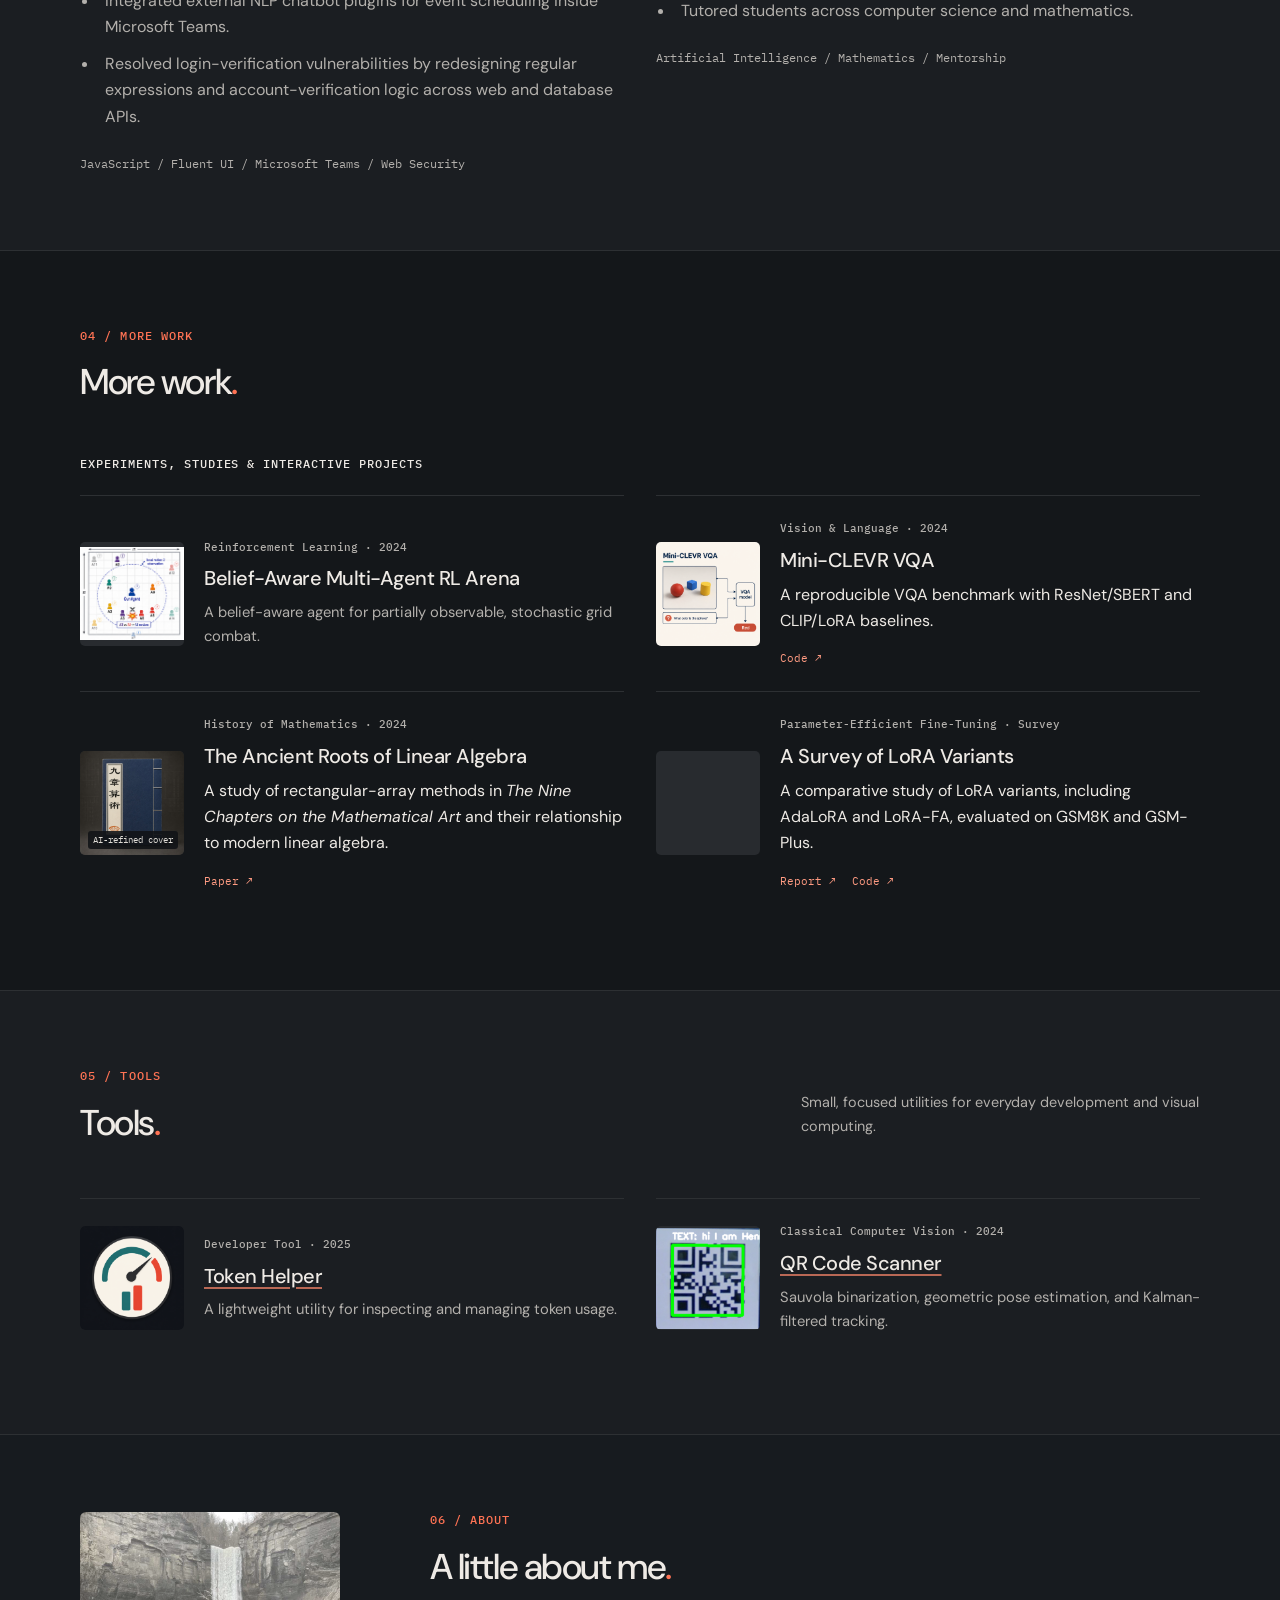
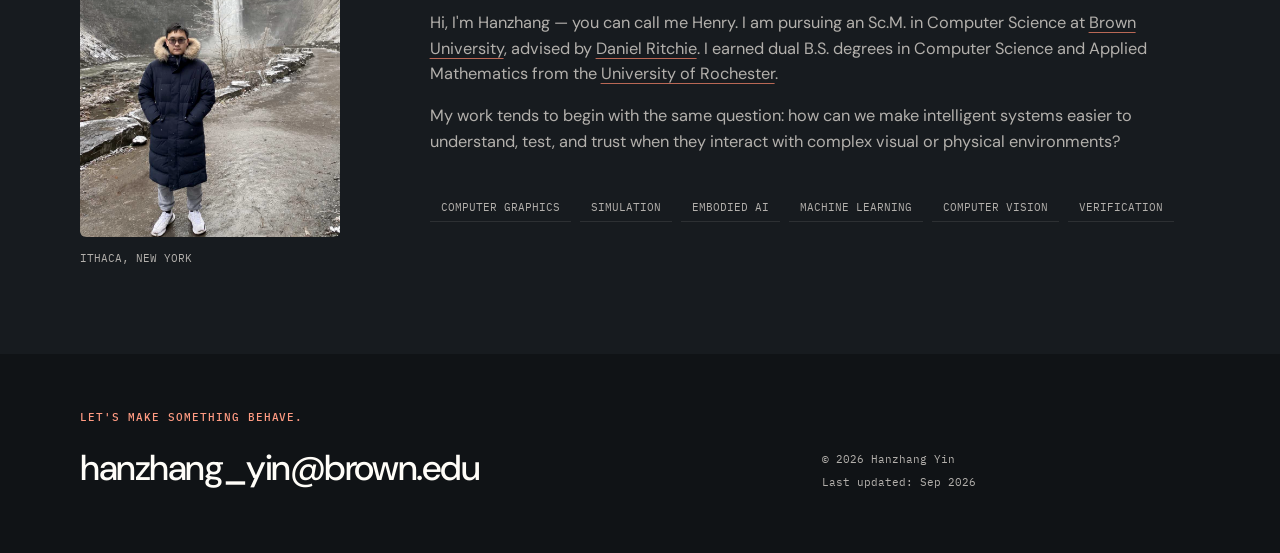
==== commit 77634dab: "update - Sep 5th" ====
--- a/index.html
+++ b/index.html
@@ -52,11 +52,7 @@
               </div>
               <p class="hero-lede cli-line" data-typewriter>
                 <span class="cli-prompt" aria-hidden="true">$</span>
-                <span class="typewriter-source">buildAI(world).verify({
-  rendering: CONSISTENT,
-  motion: PHYSICALLY_VALID,
-  behavior: INTENT_ALIGNED
-});</span>
+                <span class="typewriter-source">buildAI(world).verify({ rendering: CONSISTENT, motion: PHYSICALLY_VALID, behavior: INTENT_ALIGNED });</span>
                 <span class="cli-cursor" aria-hidden="true"></span>
               </p>
             </div>
--- a/stylesheet.css
+++ b/stylesheet.css
@@ -221,7 +221,7 @@
 
 .hero-copy {
   min-width: 0;
-  max-width: 820px;
+  max-width: none;
 }
 
 .eyebrow,
@@ -255,7 +255,7 @@
 }
 
 .cli-window {
-  max-width: 820px;
+  max-width: none;
   margin-bottom: 18px;
   overflow: hidden;
   border: 1px solid #34383d;
@@ -297,7 +297,7 @@
   padding: 17px 20px 19px;
   color: var(--white);
   font-family: var(--mono);
-  font-size: clamp(1rem, 1.45vw, 1.2rem);
+  font-size: clamp(0.95rem, 1.2vw, 1rem);
   line-height: 1.65;
   letter-spacing: -0.01em;
 }
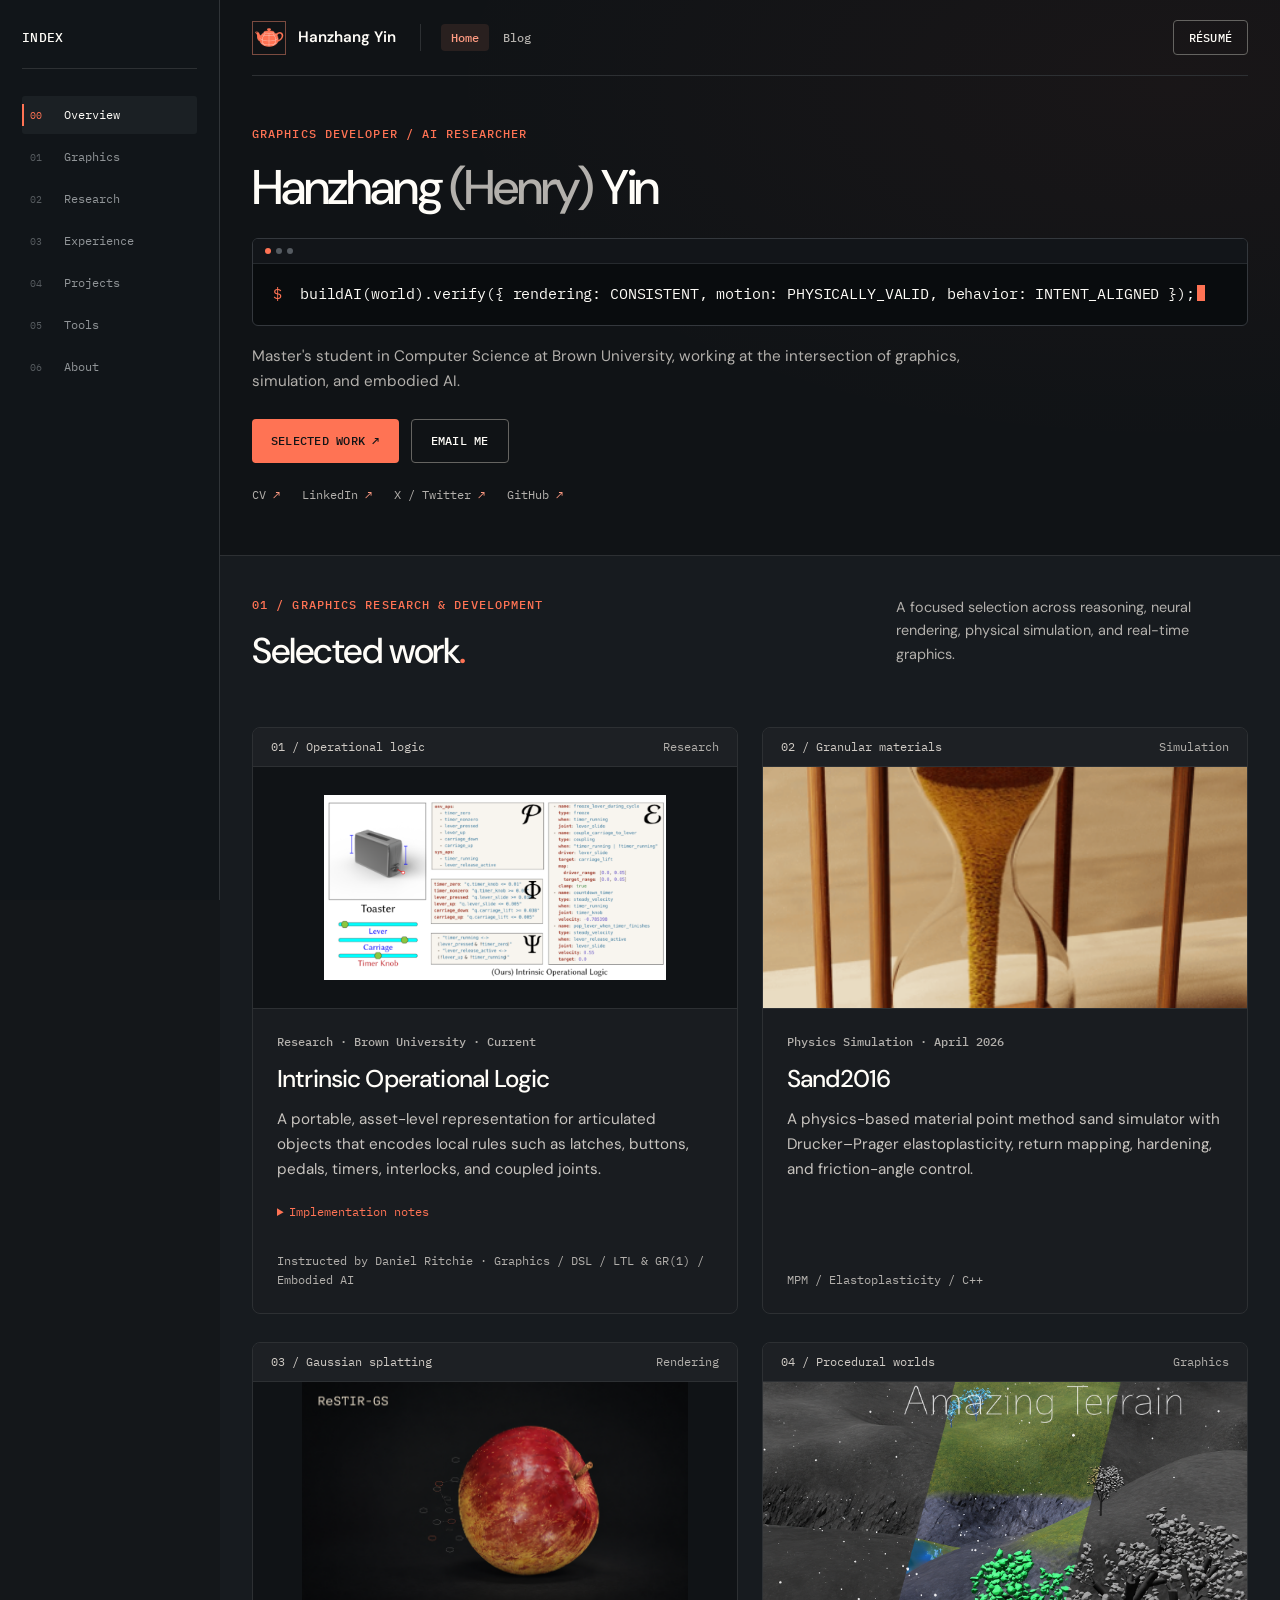
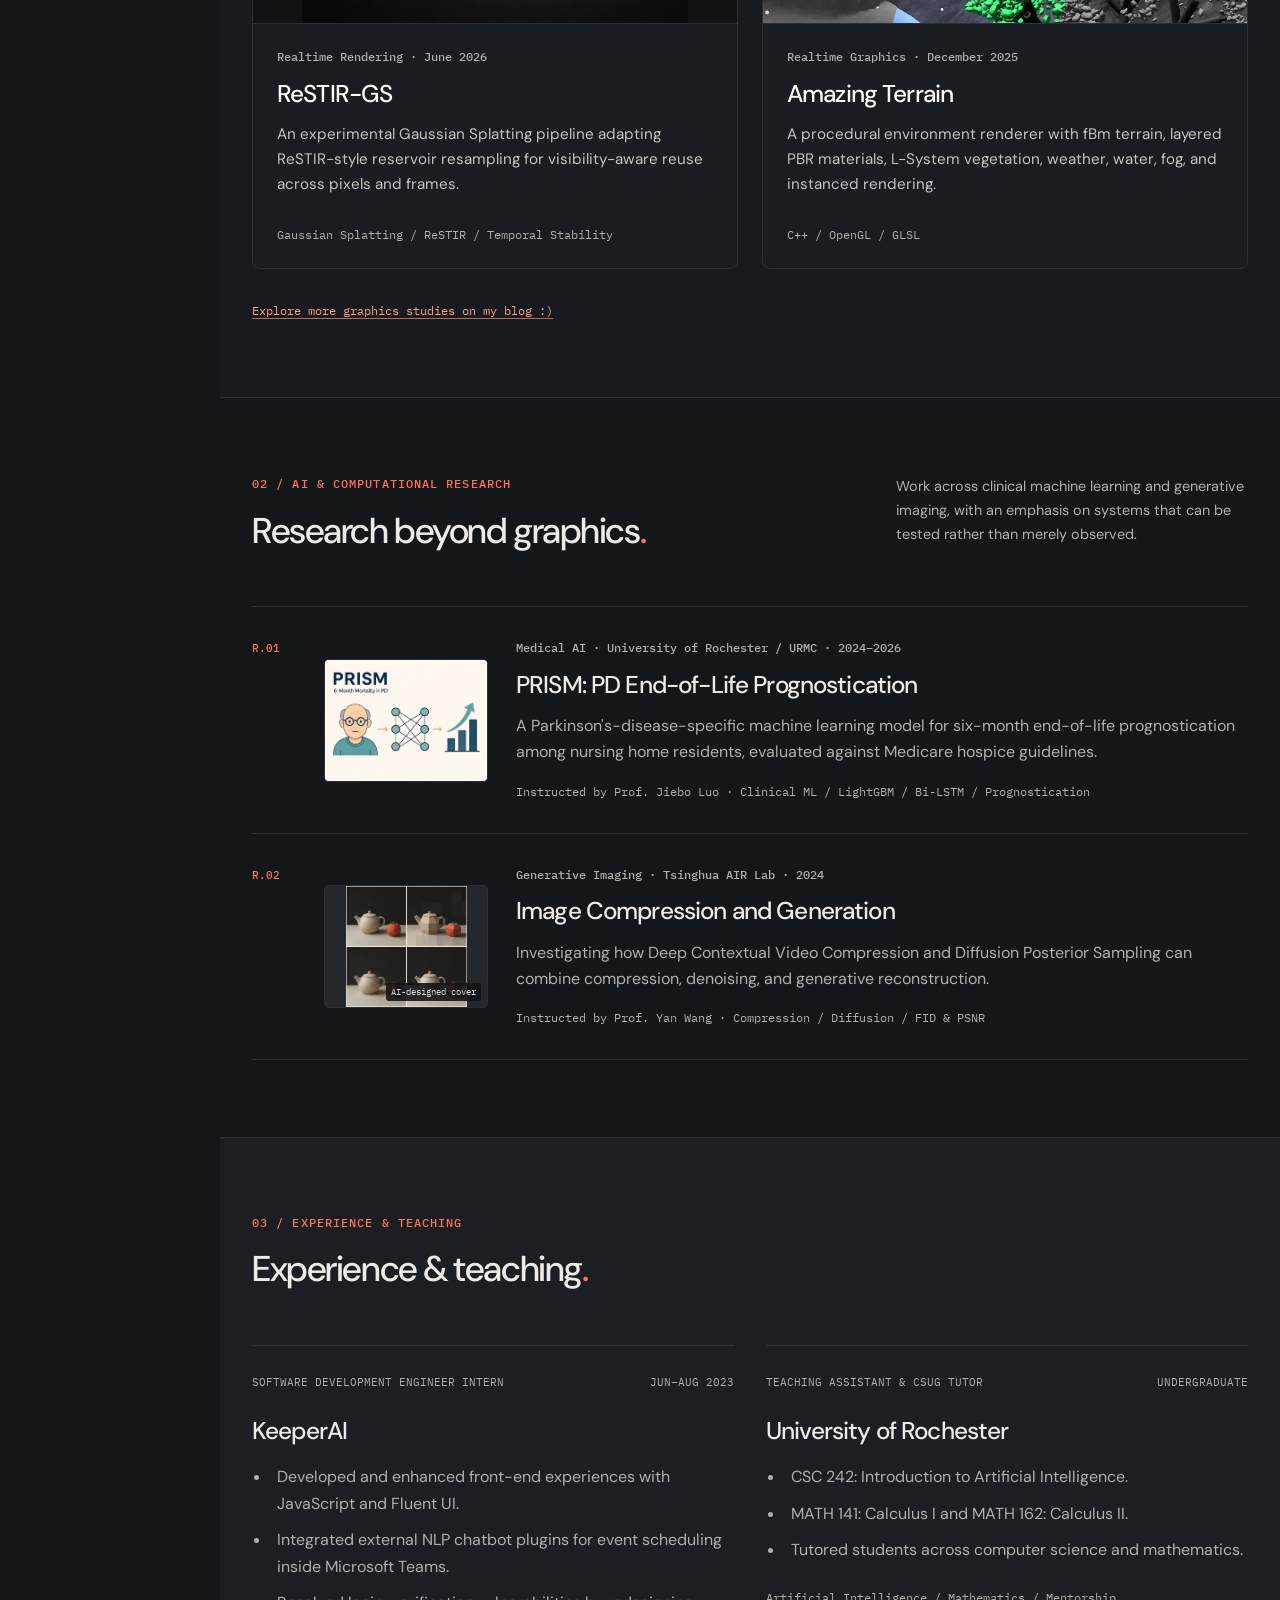
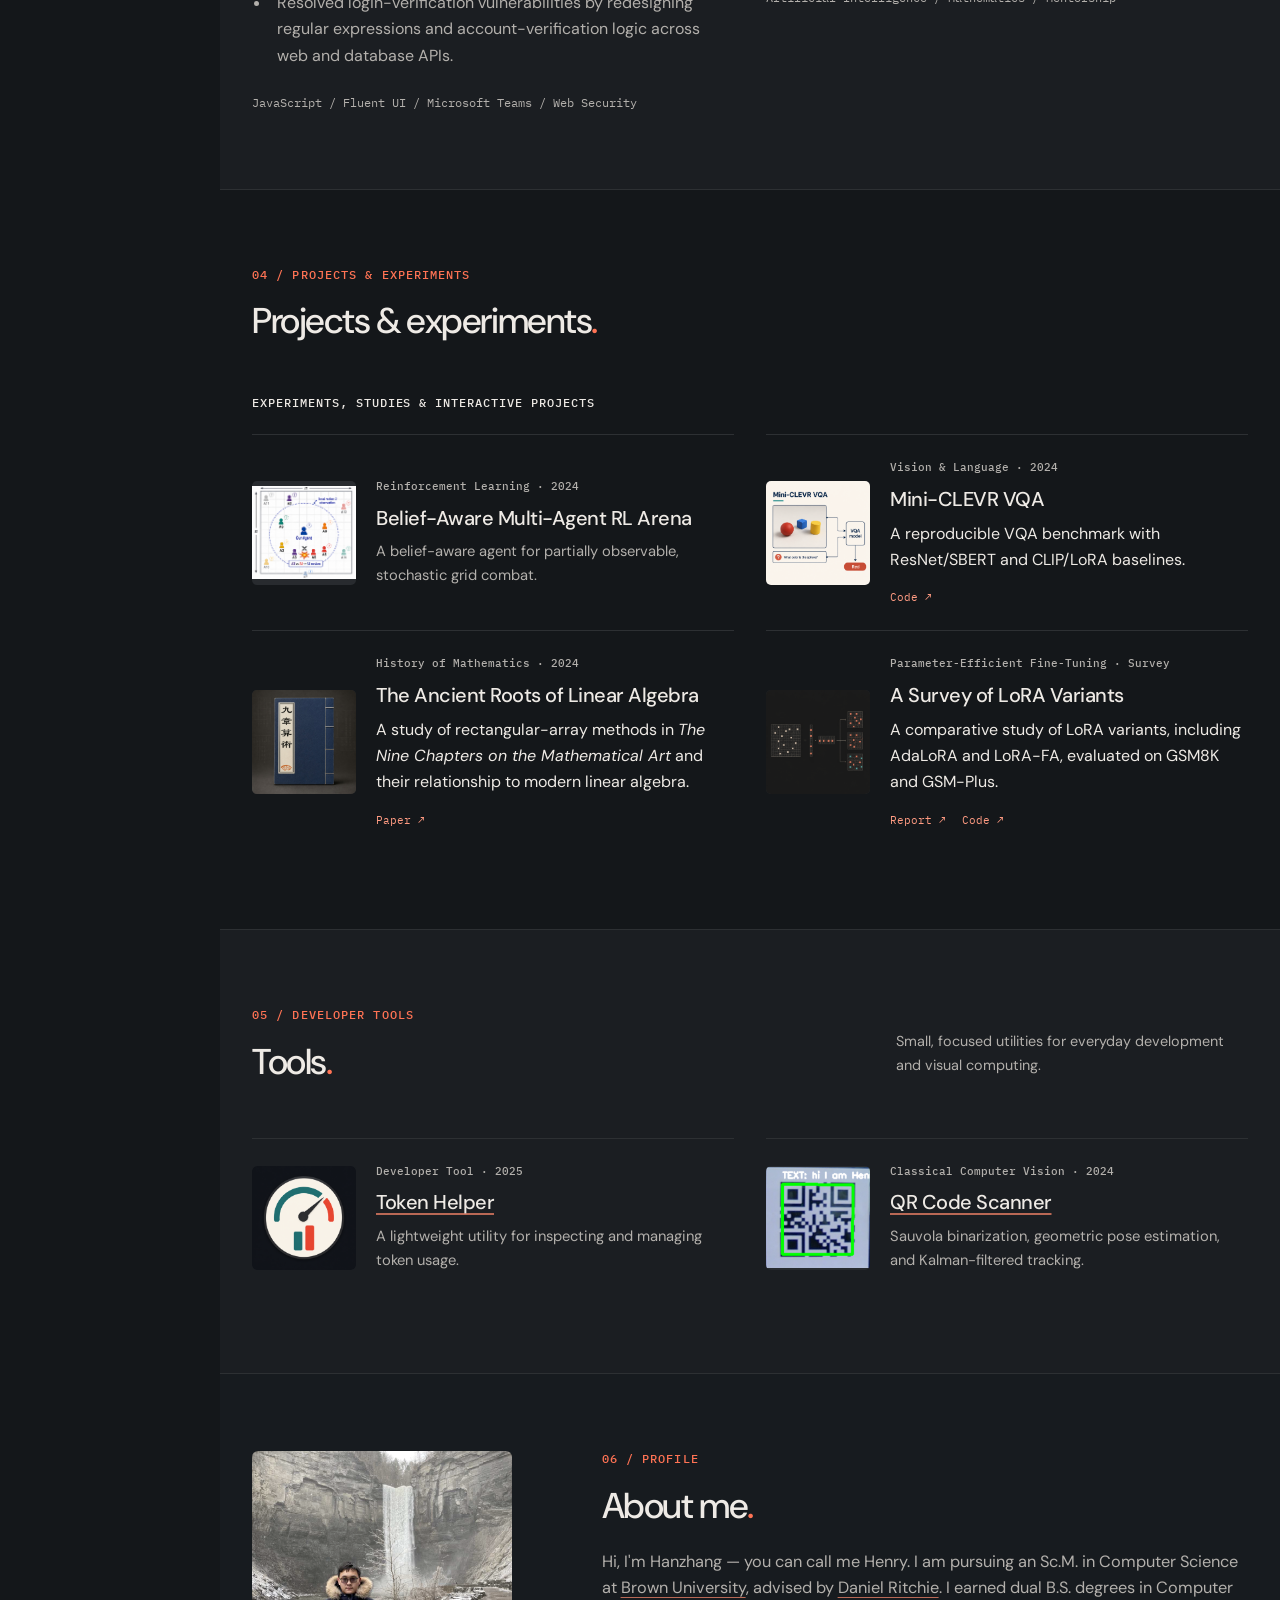
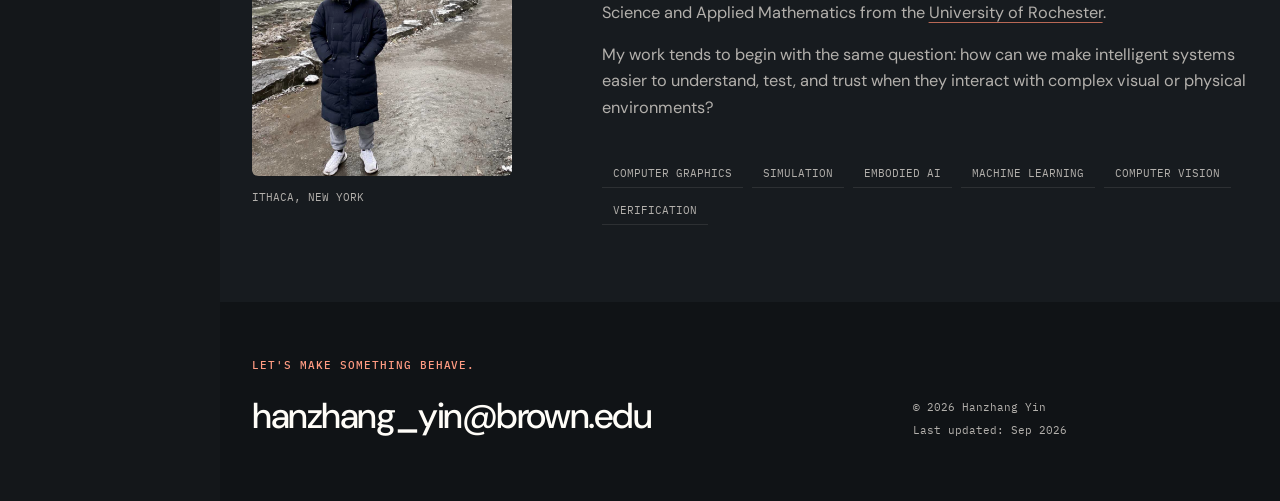
==== commit 645e700d: "update - Sep 5th" ====
--- a/index.html
+++ b/index.html
@@ -12,16 +12,17 @@
     <link rel="icon" type="image/x-icon" href="images/favicon/favicon.ico">
     <link rel="stylesheet" href="stylesheet.css">
     <script src="slogan.js" defer></script>
+    <script src="navigation.js" defer></script>
   </head>
 
-  <body>
+  <body class="with-section-nav">
     <a class="skip-link" href="#main-content">Skip to content</a>
 
     <header class="site-header">
       <nav class="site-nav shell" aria-label="Primary navigation">
         <div class="site-identity">
           <a class="wordmark" href="#top" aria-label="Hanzhang Yin, home">
-            <span class="wordmark-mark" aria-hidden="true">HY</span>
+            <span class="wordmark-mark" aria-hidden="true"><img src="images/favicon/android-chrome-192x192.png" alt="" width="34" height="34"></span>
             <span>Hanzhang Yin</span>
           </a>
           <div class="page-switch" role="group" aria-label="Page selection">
@@ -30,15 +31,38 @@
           </div>
         </div>
         <div class="nav-links">
-          <a href="#work">Work</a>
-          <a href="#research">Research</a>
-          <a href="#experience">Experience</a>
-          <a href="#tools">Tools</a>
-          <a href="#about">About</a>
+          <button
+            class="section-menu-toggle"
+            type="button"
+            aria-controls="section-navigation"
+            aria-expanded="false"
+            aria-label="Open page index"
+          >
+            <span aria-hidden="true">›</span>
+          </button>
           <a class="nav-resume" href="data/CV_HanzhangYin.pdf">Résumé</a>
         </div>
       </nav>
     </header>
+
+    <div class="section-nav-backdrop" data-section-nav-dismiss aria-hidden="true"></div>
+    <aside class="section-nav" id="section-navigation" aria-label="Page sections">
+      <div class="section-nav-header">
+        <div>
+          <strong>Index</strong>
+        </div>
+        <button class="section-nav-close" type="button" data-section-nav-dismiss aria-label="Close section navigation">×</button>
+      </div>
+      <nav class="section-nav-links" aria-label="Portfolio section navigation">
+        <a href="#top" data-section-link aria-current="location"><span>00</span>Overview</a>
+        <a href="#work" data-section-link><span>01</span>Graphics</a>
+        <a href="#research" data-section-link><span>02</span>Research</a>
+        <a href="#experience" data-section-link><span>03</span>Experience</a>
+        <a href="#more-work" data-section-link><span>04</span>Projects</a>
+        <a href="#tools" data-section-link><span>05</span>Tools</a>
+        <a href="#about" data-section-link><span>06</span>About</a>
+      </nav>
+    </aside>
 
     <main id="main-content">
       <section class="hero" id="top">
@@ -78,7 +102,7 @@
         <div class="shell">
           <div class="section-heading section-heading-dark">
             <div>
-              <p class="section-index">01 / Graphics Related Research &amp; Development</p>
+              <p class="section-index">01 / Graphics Research &amp; Development</p>
               <h2>Selected work<span class="heading-period">.</span></h2>
             </div>
             <p>
@@ -160,7 +184,6 @@
               >
                 <img
                   src="images/restir_gs-designed.png"
-                  alt="AI-designed cover based on the original ReSTIR-GS apple, with illustrative sampling contours; not unmodified renderer output"
                   loading="lazy"
                   decoding="async"
                 >
@@ -214,8 +237,8 @@
         <div class="shell">
           <div class="section-heading">
             <div>
-              <p class="section-index">02 / Research++</p>
-              <h2>Other CS Research<span class="heading-period">.</span></h2>
+              <p class="section-index">02 / AI &amp; Computational Research</p>
+              <h2>Research beyond graphics<span class="heading-period">.</span></h2>
             </div>
             <p>
               Work across clinical machine learning and generative imaging, with
@@ -265,7 +288,7 @@
                   Diffusion Posterior Sampling can combine compression, denoising,
                   and generative reconstruction.
                 </p>
-                <p class="project-meta">Instructed by Yan Wang · Compression / Diffusion / FID &amp; PSNR</p>
+                <p class="project-meta">Instructed by Prof. Yan Wang · Compression / Diffusion / FID &amp; PSNR</p>
               </div>
             </article>
 
@@ -277,7 +300,7 @@
         <div class="shell">
           <div class="section-heading compact-heading">
             <div>
-              <p class="section-index">03 / Experience</p>
+              <p class="section-index">03 / Experience &amp; Teaching</p>
               <h2>Experience &amp; teaching<span class="heading-period">.</span></h2>
             </div>
           </div>
@@ -336,8 +359,8 @@
         <div class="shell">
           <div class="section-heading compact-heading">
             <div>
-              <p class="section-index">04 / More Work</p>
-              <h2>More work<span class="heading-period">.</span></h2>
+              <p class="section-index">04 / Projects &amp; Experiments</p>
+              <h2>Projects &amp; experiments<span class="heading-period">.</span></h2>
             </div>
           </div>
 
@@ -370,8 +393,7 @@
 
             <article class="small-project">
               <a class="refined-project-image" href="data/An-Analysis-Of-Rectangular-Arrays-In-Ancient-Chinese-Mathmatics.pdf" target="_blank" rel="noopener noreferrer">
-                <img src="images/Fangcheng_math.jpg" alt="AI-refined cover preserving a blue thread-bound edition of The Nine Chapters on the Mathematical Art" loading="lazy" decoding="async">
-                <span class="cover-note">AI-refined cover</span>
+                <img src="images/Fangcheng_math.jpg" loading="lazy" decoding="async">
               </a>
               <div>
                 <p class="project-kicker">History of Mathematics · 2024</p>
@@ -406,7 +428,7 @@
         <div class="shell">
           <div class="section-heading">
             <div>
-              <p class="section-index">05 / Tools</p>
+              <p class="section-index">05 / Developer Tools</p>
               <h2 id="tools-heading">Tools<span class="heading-period">.</span></h2>
             </div>
             <p>Small, focused utilities for everyday development and visual computing.</p>
@@ -445,8 +467,8 @@
             <p>Ithaca, New York</p>
           </div>
           <div class="about-copy">
-            <p class="section-index">06 / About</p>
-            <h2>A little about me<span class="heading-period">.</span></h2>
+            <p class="section-index">06 / Profile</p>
+            <h2>About me<span class="heading-period">.</span></h2>
             <p class="about-lede">
               Hi, I'm Hanzhang — you can call me Henry. I am pursuing an Sc.M. in
               Computer Science at
--- a/stylesheet.css
+++ b/stylesheet.css
@@ -168,11 +168,16 @@
   width: 34px;
   height: 34px;
   place-items: center;
+  overflow: hidden;
   border: 1px solid #7b4b40;
-  background: #29201f;
-  color: var(--accent-bright);
-  font: 500 0.67rem/1 var(--mono);
-  letter-spacing: -0.04em;
+  background: var(--ink);
+}
+
+.wordmark-mark img {
+  display: block;
+  width: 100%;
+  height: 100%;
+  object-fit: cover;
 }
 
 .nav-links {
@@ -204,6 +209,147 @@
   border-color: var(--accent-bright);
   background: var(--accent);
   color: var(--ink);
+}
+
+.section-menu-toggle {
+  display: none;
+  min-height: 38px;
+  align-items: center;
+  gap: 9px;
+  padding: 0 13px;
+  border: 1px solid #4b4d4f;
+  border-radius: 4px;
+  background: transparent;
+  color: rgba(255, 253, 248, 0.8);
+  cursor: pointer;
+  font: 500 0.7rem/1 var(--mono);
+  letter-spacing: 0.02em;
+  text-transform: uppercase;
+}
+
+.section-menu-toggle:hover,
+.section-menu-toggle[aria-expanded="true"] {
+  border-color: var(--accent);
+  color: var(--white);
+}
+
+.section-menu-toggle span {
+  color: var(--accent);
+}
+
+.section-nav {
+  position: fixed;
+  z-index: 18;
+  top: 0;
+  bottom: 0;
+  left: 0;
+  width: 220px;
+  padding: 29px 22px;
+  overflow-y: auto;
+  border-right: 1px solid #303438;
+  background: #111519;
+  color: var(--muted);
+}
+
+.section-nav-header {
+  margin-bottom: 27px;
+  padding-bottom: 21px;
+  border-bottom: 1px solid var(--line);
+}
+
+.section-nav-header > div {
+  display: grid;
+  gap: 3px;
+}
+
+.section-nav-header strong {
+  color: var(--white);
+  font: 500 0.82rem/1.35 var(--mono);
+  letter-spacing: 0.02em;
+  text-transform: uppercase;
+}
+
+.section-nav-close {
+  display: none;
+}
+
+.section-nav-links {
+  display: grid;
+  gap: 4px;
+}
+
+.section-nav-links a {
+  position: relative;
+  display: grid;
+  grid-template-columns: 25px minmax(0, 1fr);
+  gap: 9px;
+  align-items: baseline;
+  padding: 11px 8px;
+  border-radius: 3px;
+  color: #919598;
+  font: 400 0.72rem/1.4 var(--mono);
+  text-decoration: none;
+  transition: color 160ms ease, transform 160ms ease;
+}
+
+.section-nav-links a span {
+  color: #585d61;
+  font-size: 0.6rem;
+}
+
+.section-nav-links a:hover,
+.section-nav-links a[aria-current="location"],
+.section-nav-links a[aria-current="page"] {
+  background: #1b2024;
+  color: var(--white);
+}
+
+.section-nav-links a[aria-current="location"],
+.section-nav-links a[aria-current="page"] {
+  transform: none;
+}
+
+.section-nav-links a[aria-current="location"]::before,
+.section-nav-links a[aria-current="page"]::before {
+  position: absolute;
+  top: 8px;
+  bottom: 8px;
+  left: 0;
+  width: 2px;
+  background: var(--accent);
+  content: "";
+}
+
+.section-nav-links a[aria-current="location"] span,
+.section-nav-links a[aria-current="page"] span {
+  color: var(--accent);
+}
+
+.section-nav-links a.is-ancestor {
+  color: var(--white);
+  font-weight: 500;
+}
+
+.section-nav-group-label {
+  margin: 24px 8px 8px;
+  padding-top: 20px;
+  border-top: 1px solid var(--line);
+  color: #777c80;
+  font: 500 0.58rem/1.4 var(--mono);
+  letter-spacing: 0.1em;
+  text-transform: uppercase;
+}
+
+.section-nav-backdrop {
+  display: none;
+}
+
+@media (min-width: 1181px) {
+  .with-section-nav .site-header,
+  .with-section-nav main,
+  .with-section-nav .site-footer {
+    margin-left: 220px;
+  }
 }
 
 .hero {
@@ -863,6 +1009,69 @@
   object-fit: contain;
 }
 
+.study-detail-back {
+  display: inline-block;
+  margin-bottom: 28px;
+  color: var(--accent-bright);
+  font: 400 0.72rem/1.5 var(--mono);
+  text-decoration: none;
+}
+
+.study-detail-layout {
+  display: grid;
+  grid-template-columns: minmax(0, 1.45fr) minmax(280px, 0.75fr);
+  gap: clamp(32px, 5vw, 68px);
+  align-items: start;
+}
+
+.study-detail-visual {
+  margin: 0;
+}
+
+.study-detail-visual > a {
+  display: block;
+  aspect-ratio: 4 / 3;
+  padding: clamp(10px, 2vw, 18px);
+  overflow: hidden;
+  border: 1px solid var(--line);
+  border-radius: 5px;
+  background: var(--paper-deep);
+}
+
+.study-detail-visual img {
+  height: 100%;
+  object-fit: contain;
+}
+
+.study-detail-visual figcaption {
+  margin-top: 10px;
+  color: #85827e;
+  font: 400 0.64rem/1.5 var(--mono);
+}
+
+.study-detail-copy {
+  padding-top: 4px;
+}
+
+.study-detail-copy h2 {
+  margin-bottom: 20px;
+  color: var(--white);
+  font-size: clamp(2rem, 3vw, 3.25rem);
+  font-weight: 500;
+  letter-spacing: -0.045em;
+}
+
+.study-detail-copy > p:not(.section-index) {
+  color: var(--muted);
+}
+
+.study-detail-actions {
+  display: flex;
+  flex-wrap: wrap;
+  gap: 10px;
+  margin-top: 26px;
+}
+
 .section-about {
   background: var(--ink-soft);
 }
@@ -983,28 +1192,9 @@
   color: var(--muted);
 }
 
-.blog-subnav {
-  display: flex;
-  flex-wrap: wrap;
-  gap: 16px 32px;
-  margin-top: 30px;
-  font: 400 0.78rem/1.5 var(--mono);
-}
-
-.blog-subnav a {
-  padding-bottom: 10px;
-  border-bottom: 2px solid transparent;
-  text-decoration: none;
-}
-
-.blog-subnav a[aria-current] {
-  border-bottom-color: var(--accent);
-  color: var(--accent-bright);
-}
-
 .blog-category-grid {
   display: grid;
-  grid-template-columns: repeat(2, minmax(0, 1fr));
+  grid-template-columns: repeat(auto-fit, minmax(260px, 1fr));
   gap: 24px;
 }
 
@@ -1051,30 +1241,15 @@
   color: var(--accent-bright);
 }
 
-.study-topics {
-  display: flex;
-  flex-wrap: wrap;
-  gap: 16px 32px;
-  padding-block: 24px;
-  font: 400 0.78rem/1.6 var(--mono);
-}
-
-.study-topics a {
-  padding-bottom: 7px;
-  border-bottom: 1px solid transparent;
-  text-decoration: none;
-}
-
-.study-topics a[aria-current="page"] {
-  border-bottom-color: var(--accent);
-  color: var(--accent-bright);
-}
-
-.study-topics span {
-  display: inline-block;
-  margin-left: 10px;
-  color: var(--muted);
-  font-size: 0.66rem;
+.artwork-empty {
+  min-height: 260px;
+  display: grid;
+  align-content: end;
+  background:
+    linear-gradient(rgba(255, 107, 79, 0.055) 1px, transparent 1px),
+    linear-gradient(90deg, rgba(255, 107, 79, 0.055) 1px, transparent 1px),
+    var(--ink-soft);
+  background-size: 32px 32px;
 }
 
 .study-topic-grid {
@@ -1257,6 +1432,138 @@
   gap: 48px 32px;
 }
 
+@media (max-width: 1180px) {
+  .section-menu-toggle {
+    position: fixed;
+    z-index: 35;
+    top: 50%;
+    left: 0;
+    display: grid;
+    width: 30px;
+    min-height: 48px;
+    place-items: center;
+    padding: 0;
+    transform: translateY(-50%);
+    border-left: 0;
+    border-radius: 0 4px 4px 0;
+    background: #171c20;
+    box-shadow: 5px 0 18px rgba(0, 0, 0, 0.22);
+  }
+
+  .section-menu-toggle span {
+    color: var(--accent-bright);
+    font: 400 1.3rem/1 var(--display);
+    transform: translateX(-1px);
+  }
+
+  .section-nav {
+    z-index: 50;
+    top: 0;
+    left: 0;
+    width: min(340px, calc(100vw - 40px));
+    height: 100vh;
+    height: 100dvh;
+    padding: 28px 24px;
+    overflow-y: auto;
+    transform: translateX(-105%);
+    border-left: 0;
+    border-right: 1px solid #3a3e42;
+    background: #111519;
+    box-shadow: 24px 0 60px rgba(0, 0, 0, 0.32);
+    transition: transform 220ms ease;
+  }
+
+  .section-nav-header {
+    display: flex;
+    align-items: flex-start;
+    justify-content: space-between;
+    gap: 20px;
+    margin-bottom: 28px;
+    padding-bottom: 20px;
+    border-bottom: 1px solid var(--line);
+  }
+
+  .section-nav-header strong {
+    font-size: 0.82rem;
+  }
+
+  .section-nav-close {
+    display: grid;
+    width: 36px;
+    height: 36px;
+    flex: 0 0 auto;
+    place-items: center;
+    border: 1px solid #505459;
+    border-radius: 3px;
+    background: transparent;
+    color: var(--white);
+    cursor: pointer;
+    font: 300 1.35rem/1 var(--display);
+  }
+
+  .section-nav-close:hover {
+    border-color: var(--accent);
+    color: var(--accent-bright);
+  }
+
+  .section-nav-links {
+    gap: 4px;
+  }
+
+  .section-nav-links a {
+    grid-template-columns: 27px minmax(0, 1fr);
+    gap: 10px;
+    padding: 12px 8px;
+    border-radius: 3px;
+    color: #a5a8aa;
+    font-size: 0.82rem;
+  }
+
+  .section-nav-links a span {
+    font-size: 0.63rem;
+  }
+
+  .section-nav-links a:hover,
+  .section-nav-links a[aria-current="location"],
+  .section-nav-links a[aria-current="page"] {
+    transform: none;
+    background: #1b2024;
+  }
+
+  .section-nav-links a[aria-current="location"]::before,
+  .section-nav-links a[aria-current="page"]::before {
+    top: 9px;
+    bottom: 9px;
+    left: 0;
+    width: 2px;
+    height: auto;
+  }
+
+  .section-nav-backdrop {
+    position: fixed;
+    z-index: 40;
+    inset: 0;
+    display: block;
+    pointer-events: none;
+    background: rgba(5, 7, 9, 0.72);
+    opacity: 0;
+    transition: opacity 220ms ease;
+  }
+
+  body.is-section-nav-open {
+    overflow: hidden;
+  }
+
+  body.is-section-nav-open .section-nav {
+    transform: translateX(0);
+  }
+
+  body.is-section-nav-open .section-nav-backdrop {
+    pointer-events: auto;
+    opacity: 1;
+  }
+}
+
 @media (max-width: 1100px) {
   .site-nav {
     flex-wrap: wrap;
@@ -1288,11 +1595,21 @@
   .interest-stories {
     grid-template-columns: repeat(2, minmax(0, 1fr));
   }
+
+  .study-detail-layout {
+    grid-template-columns: 1fr;
+  }
 }
 
 @media (max-width: 760px) {
   .shell {
     width: min(100% - 40px, var(--shell));
+  }
+
+  .with-section-nav .shell {
+    width: auto;
+    margin-right: 20px;
+    margin-left: 40px;
   }
 
   .site-nav {
@@ -1488,10 +1805,6 @@
     grid-template-columns: 1fr;
   }
 
-  .study-topics {
-    gap: 12px 22px;
-  }
-
   .study-topic-card {
     min-height: 220px;
   }
@@ -1502,6 +1815,11 @@
 }
 
 @media (prefers-reduced-motion: reduce) {
+  .section-nav,
+  .section-nav-backdrop {
+    transition: none;
+  }
+
   .typewriter-letter {
     opacity: 1;
   }
